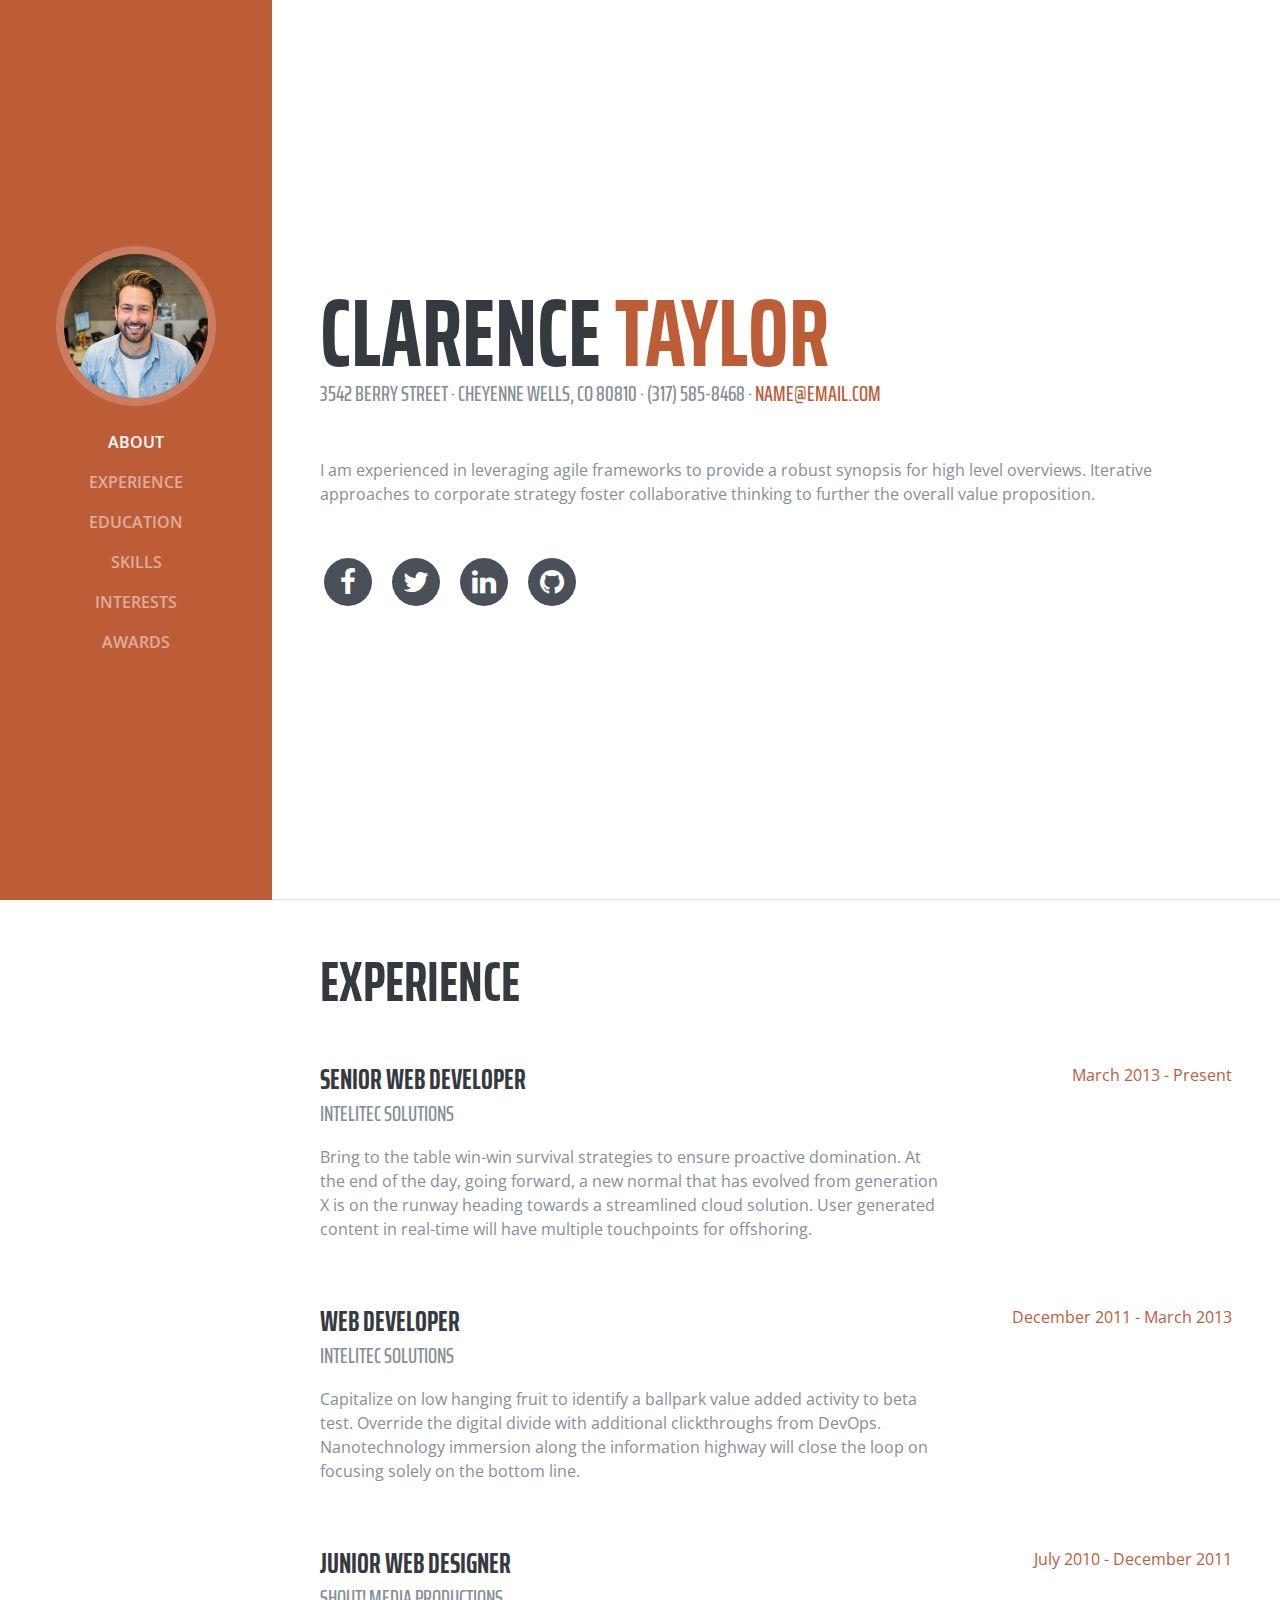
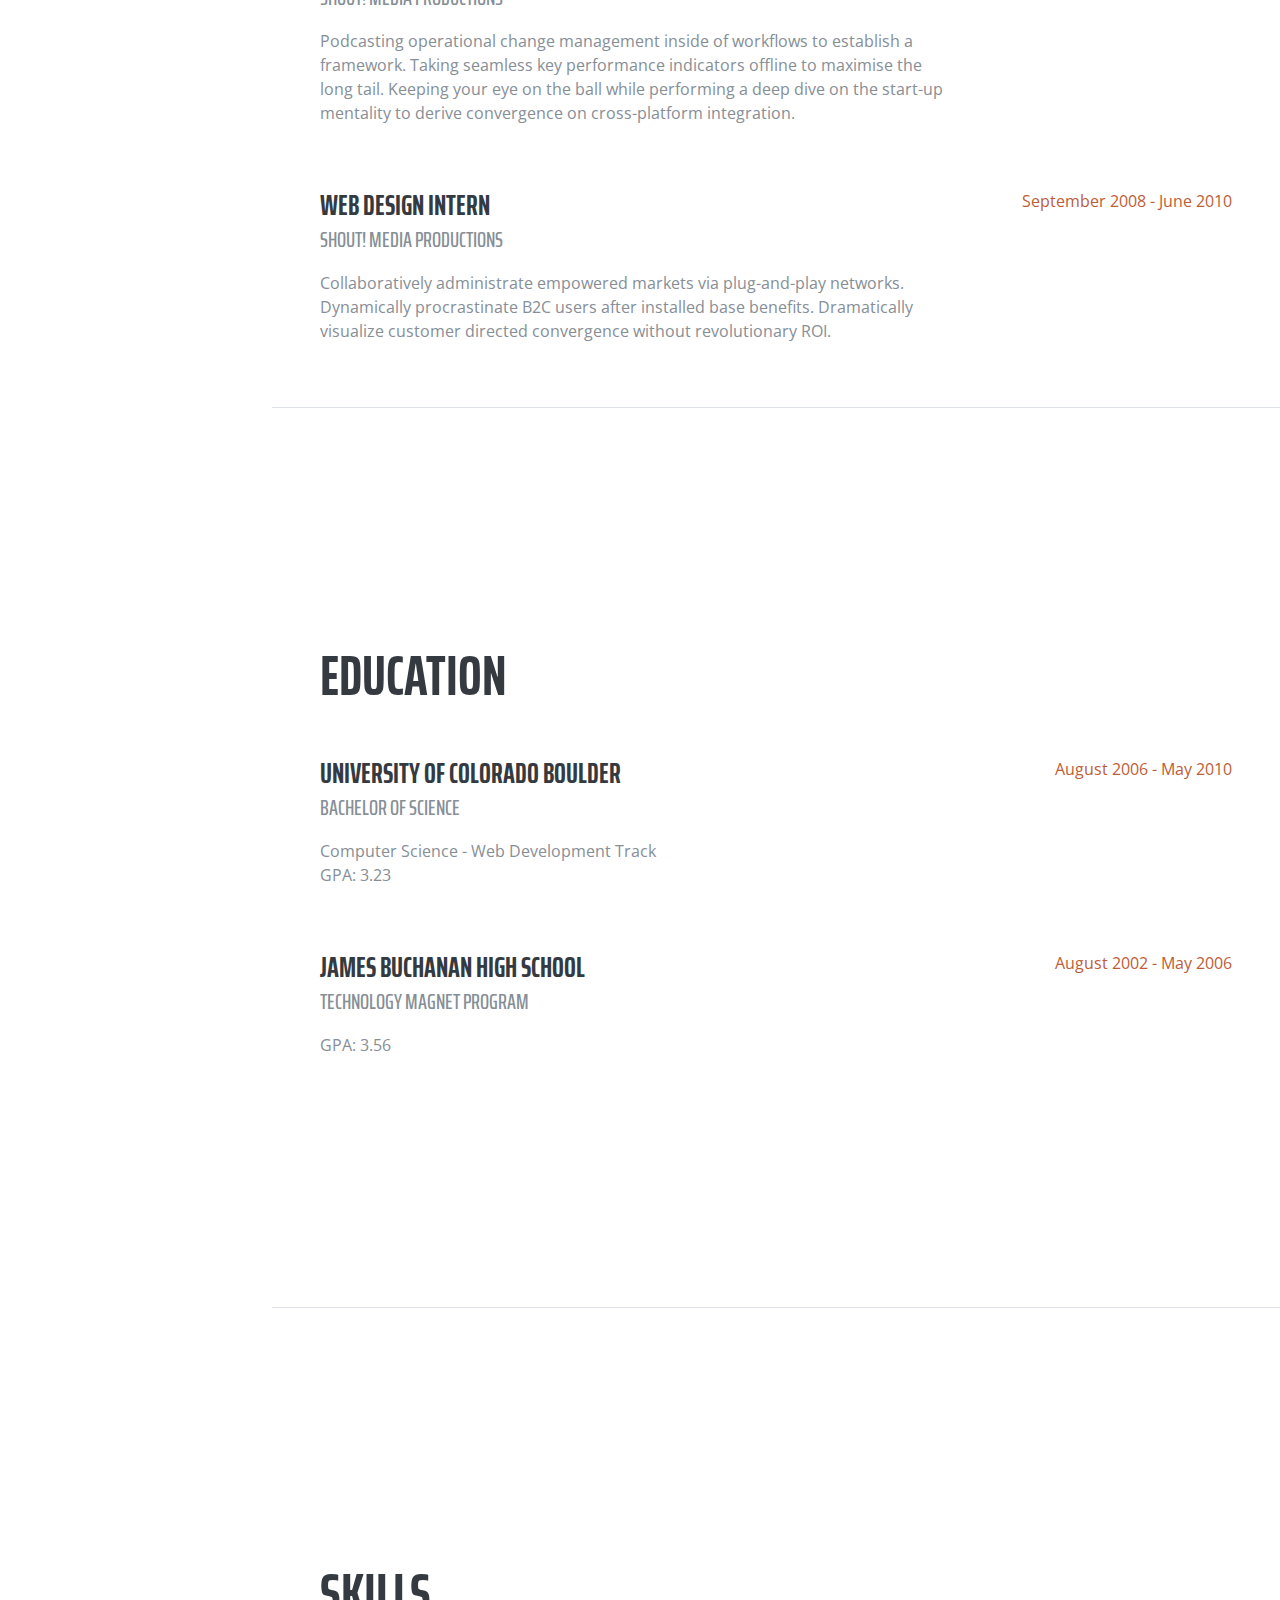
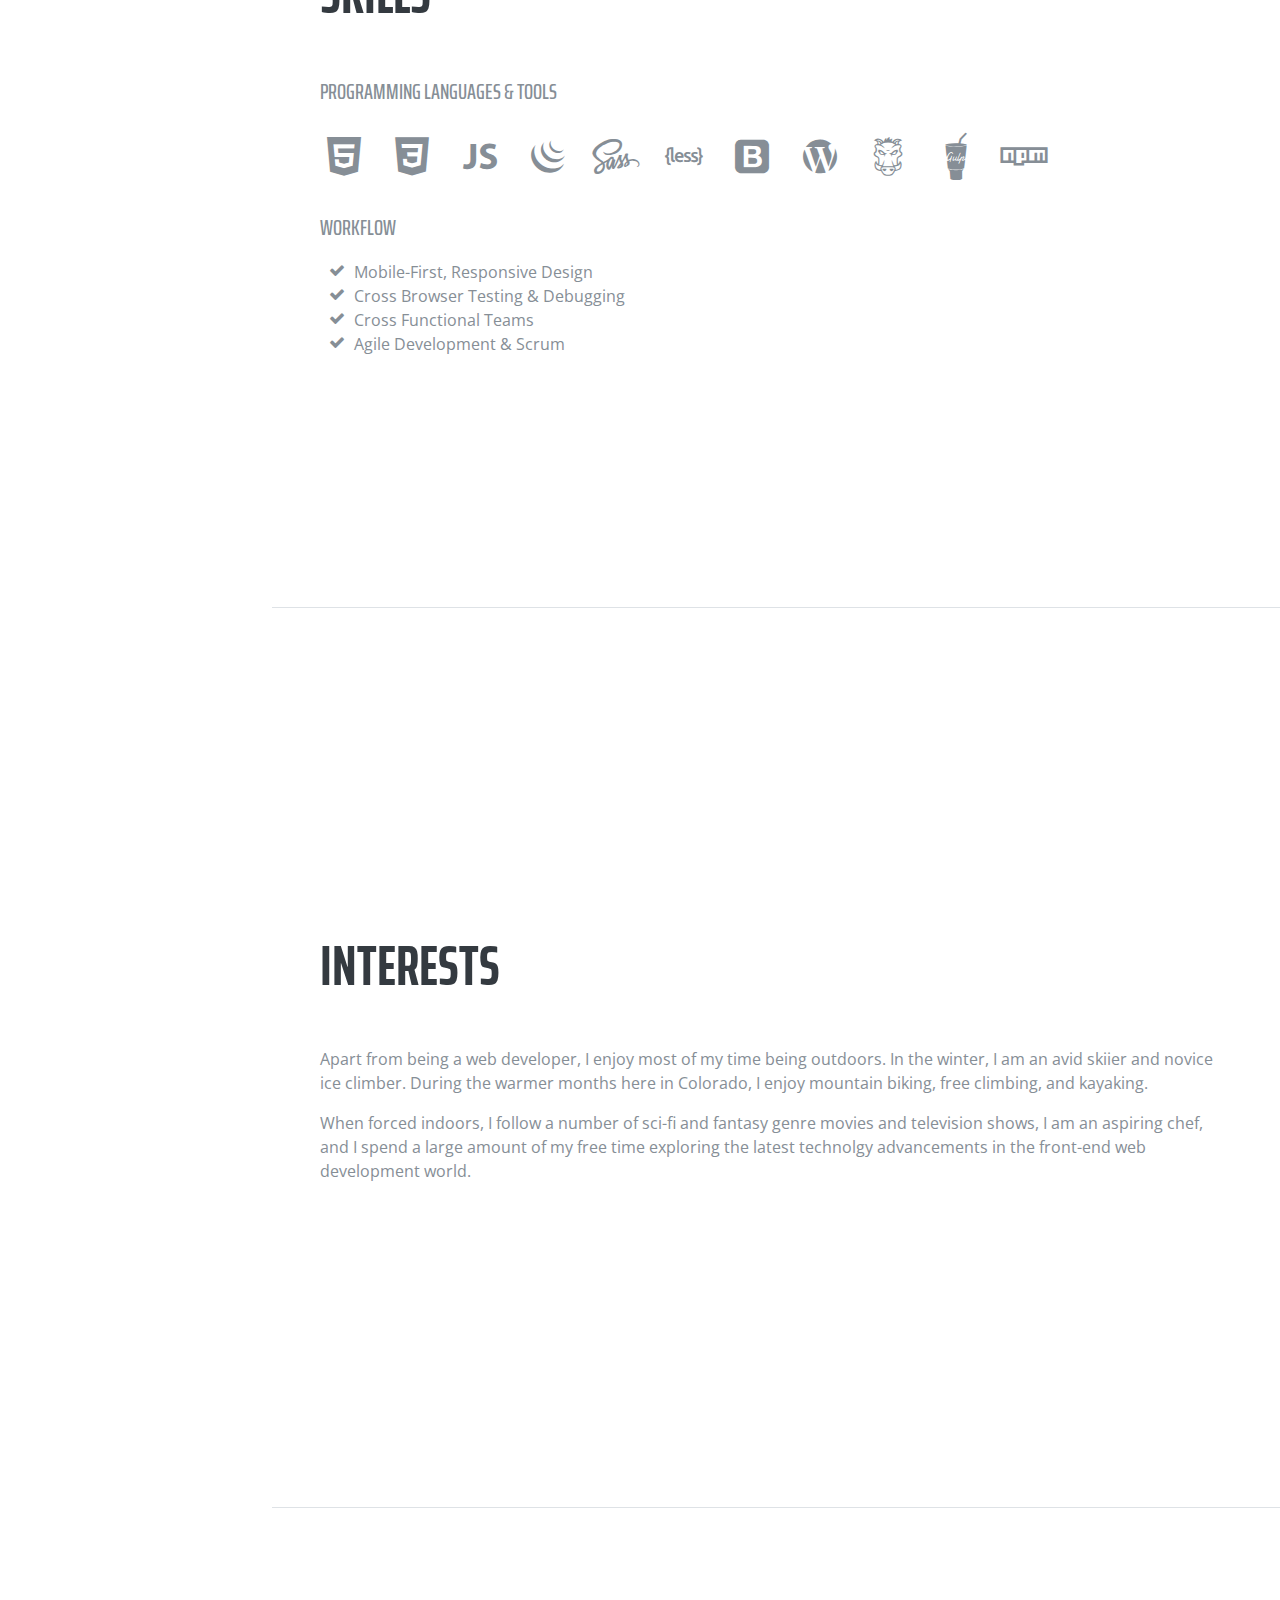
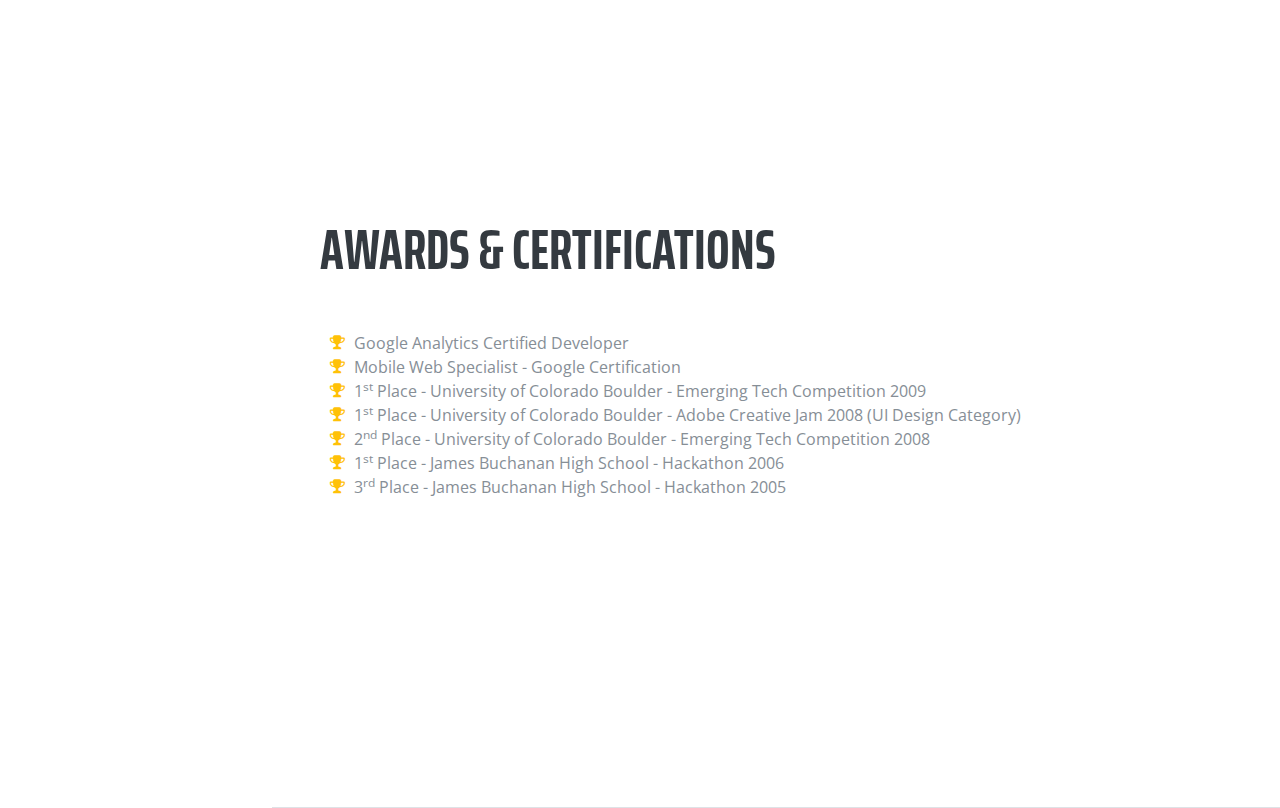
==== index.html @ 9ee419d4 "初始檔" ====
<!DOCTYPE html>
<html lang="en">

  <head>

    <meta charset="utf-8">
    <meta name="viewport" content="width=device-width, initial-scale=1, shrink-to-fit=no">
    <meta name="description" content="">
    <meta name="author" content="">

    <title>Resume - Start Bootstrap Theme</title>

    <!-- Bootstrap core CSS -->
    <link href="vendor/bootstrap/css/bootstrap.min.css" rel="stylesheet">

    <!-- Custom fonts for this template -->
    <link href="https://fonts.googleapis.com/css?family=Saira+Extra+Condensed:100,200,300,400,500,600,700,800,900" rel="stylesheet">
    <link href="https://fonts.googleapis.com/css?family=Open+Sans:300,300i,400,400i,600,600i,700,700i,800,800i" rel="stylesheet">
    <link href="vendor/font-awesome/css/font-awesome.min.css" rel="stylesheet">
    <link href="vendor/devicons/css/devicons.min.css" rel="stylesheet">
    <link href="vendor/simple-line-icons/css/simple-line-icons.css" rel="stylesheet">

    <!-- Custom styles for this template -->
    <link href="css/resume.min.css" rel="stylesheet">

  </head>

  <body id="page-top">

    <nav class="navbar navbar-expand-lg navbar-dark bg-primary fixed-top" id="sideNav">
      <a class="navbar-brand js-scroll-trigger" href="#page-top">
        <span class="d-block d-lg-none">Start Bootstrap</span>
        <span class="d-none d-lg-block">
          <img class="img-fluid img-profile rounded-circle mx-auto mb-2" src="img/profile.jpg" alt="">
        </span>
      </a>
      <button class="navbar-toggler" type="button" data-toggle="collapse" data-target="#navbarSupportedContent" aria-controls="navbarSupportedContent" aria-expanded="false" aria-label="Toggle navigation">
        <span class="navbar-toggler-icon"></span>
      </button>
      <div class="collapse navbar-collapse" id="navbarSupportedContent">
        <ul class="navbar-nav">
          <li class="nav-item">
            <a class="nav-link js-scroll-trigger" href="#about">About</a>
          </li>
          <li class="nav-item">
            <a class="nav-link js-scroll-trigger" href="#experience">Experience</a>
          </li>
          <li class="nav-item">
            <a class="nav-link js-scroll-trigger" href="#education">Education</a>
          </li>
          <li class="nav-item">
            <a class="nav-link js-scroll-trigger" href="#skills">Skills</a>
          </li>
          <li class="nav-item">
            <a class="nav-link js-scroll-trigger" href="#interests">Interests</a>
          </li>
          <li class="nav-item">
            <a class="nav-link js-scroll-trigger" href="#awards">Awards</a>
          </li>
        </ul>
      </div>
    </nav>

    <div class="container-fluid p-0">

      <section class="resume-section p-3 p-lg-5 d-flex d-column" id="about">
        <div class="my-auto">
          <h1 class="mb-0">Clarence
            <span class="text-primary">Taylor</span>
          </h1>
          <div class="subheading mb-5">3542 Berry Street · Cheyenne Wells, CO 80810 · (317) 585-8468 ·
            <a href="mailto:name@email.com">name@email.com</a>
          </div>
          <p class="mb-5">I am experienced in leveraging agile frameworks to provide a robust synopsis for high level overviews. Iterative approaches to corporate strategy foster collaborative thinking to further the overall value proposition.</p>
          <ul class="list-inline list-social-icons mb-0">
            <li class="list-inline-item">
              <a href="#">
                <span class="fa-stack fa-lg">
                  <i class="fa fa-circle fa-stack-2x"></i>
                  <i class="fa fa-facebook fa-stack-1x fa-inverse"></i>
                </span>
              </a>
            </li>
            <li class="list-inline-item">
              <a href="#">
                <span class="fa-stack fa-lg">
                  <i class="fa fa-circle fa-stack-2x"></i>
                  <i class="fa fa-twitter fa-stack-1x fa-inverse"></i>
                </span>
              </a>
            </li>
            <li class="list-inline-item">
              <a href="#">
                <span class="fa-stack fa-lg">
                  <i class="fa fa-circle fa-stack-2x"></i>
                  <i class="fa fa-linkedin fa-stack-1x fa-inverse"></i>
                </span>
              </a>
            </li>
            <li class="list-inline-item">
              <a href="#">
                <span class="fa-stack fa-lg">
                  <i class="fa fa-circle fa-stack-2x"></i>
                  <i class="fa fa-github fa-stack-1x fa-inverse"></i>
                </span>
              </a>
            </li>
          </ul>
        </div>
      </section>

      <section class="resume-section p-3 p-lg-5 d-flex flex-column" id="experience">
        <div class="my-auto">
          <h2 class="mb-5">Experience</h2>

          <div class="resume-item d-flex flex-column flex-md-row mb-5">
            <div class="resume-content mr-auto">
              <h3 class="mb-0">Senior Web Developer</h3>
              <div class="subheading mb-3">Intelitec Solutions</div>
              <p>Bring to the table win-win survival strategies to ensure proactive domination. At the end of the day, going forward, a new normal that has evolved from generation X is on the runway heading towards a streamlined cloud solution. User generated content in real-time will have multiple touchpoints for offshoring.</p>
            </div>
            <div class="resume-date text-md-right">
              <span class="text-primary">March 2013 - Present</span>
            </div>
          </div>

          <div class="resume-item d-flex flex-column flex-md-row mb-5">
            <div class="resume-content mr-auto">
              <h3 class="mb-0">Web Developer</h3>
              <div class="subheading mb-3">Intelitec Solutions</div>
              <p>Capitalize on low hanging fruit to identify a ballpark value added activity to beta test. Override the digital divide with additional clickthroughs from DevOps. Nanotechnology immersion along the information highway will close the loop on focusing solely on the bottom line.</p>
            </div>
            <div class="resume-date text-md-right">
              <span class="text-primary">December 2011 - March 2013</span>
            </div>
          </div>

          <div class="resume-item d-flex flex-column flex-md-row mb-5">
            <div class="resume-content mr-auto">
              <h3 class="mb-0">Junior Web Designer</h3>
              <div class="subheading mb-3">Shout! Media Productions</div>
              <p>Podcasting operational change management inside of workflows to establish a framework. Taking seamless key performance indicators offline to maximise the long tail. Keeping your eye on the ball while performing a deep dive on the start-up mentality to derive convergence on cross-platform integration.</p>
            </div>
            <div class="resume-date text-md-right">
              <span class="text-primary">July 2010 - December 2011</span>
            </div>
          </div>

          <div class="resume-item d-flex flex-column flex-md-row">
            <div class="resume-content mr-auto">
              <h3 class="mb-0">Web Design Intern</h3>
              <div class="subheading mb-3">Shout! Media Productions</div>
              <p>Collaboratively administrate empowered markets via plug-and-play networks. Dynamically procrastinate B2C users after installed base benefits. Dramatically visualize customer directed convergence without revolutionary ROI.</p>
            </div>
            <div class="resume-date text-md-right">
              <span class="text-primary">September 2008 - June 2010</span>
            </div>
          </div>

        </div>

      </section>

      <section class="resume-section p-3 p-lg-5 d-flex flex-column" id="education">
        <div class="my-auto">
          <h2 class="mb-5">Education</h2>

          <div class="resume-item d-flex flex-column flex-md-row mb-5">
            <div class="resume-content mr-auto">
              <h3 class="mb-0">University of Colorado Boulder</h3>
              <div class="subheading mb-3">Bachelor of Science</div>
              <div>Computer Science - Web Development Track</div>
              <p>GPA: 3.23</p>
            </div>
            <div class="resume-date text-md-right">
              <span class="text-primary">August 2006 - May 2010</span>
            </div>
          </div>

          <div class="resume-item d-flex flex-column flex-md-row">
            <div class="resume-content mr-auto">
              <h3 class="mb-0">James Buchanan High School</h3>
              <div class="subheading mb-3">Technology Magnet Program</div>
              <p>GPA: 3.56</p>
            </div>
            <div class="resume-date text-md-right">
              <span class="text-primary">August 2002 - May 2006</span>
            </div>
          </div>

        </div>
      </section>

      <section class="resume-section p-3 p-lg-5 d-flex flex-column" id="skills">
        <div class="my-auto">
          <h2 class="mb-5">Skills</h2>

          <div class="subheading mb-3">Programming Languages &amp; Tools</div>
          <ul class="list-inline list-icons">
            <li class="list-inline-item">
              <i class="devicons devicons-html5"></i>
            </li>
            <li class="list-inline-item">
              <i class="devicons devicons-css3"></i>
            </li>
            <li class="list-inline-item">
              <i class="devicons devicons-javascript"></i>
            </li>
            <li class="list-inline-item">
              <i class="devicons devicons-jquery"></i>
            </li>
            <li class="list-inline-item">
              <i class="devicons devicons-sass"></i>
            </li>
            <li class="list-inline-item">
              <i class="devicons devicons-less"></i>
            </li>
            <li class="list-inline-item">
              <i class="devicons devicons-bootstrap"></i>
            </li>
            <li class="list-inline-item">
              <i class="devicons devicons-wordpress"></i>
            </li>
            <li class="list-inline-item">
              <i class="devicons devicons-grunt"></i>
            </li>
            <li class="list-inline-item">
              <i class="devicons devicons-gulp"></i>
            </li>
            <li class="list-inline-item">
              <i class="devicons devicons-npm"></i>
            </li>
          </ul>

          <div class="subheading mb-3">Workflow</div>
          <ul class="fa-ul mb-0">
            <li>
              <i class="fa-li fa fa-check"></i>
              Mobile-First, Responsive Design</li>
            <li>
              <i class="fa-li fa fa-check"></i>
              Cross Browser Testing &amp; Debugging</li>
            <li>
              <i class="fa-li fa fa-check"></i>
              Cross Functional Teams</li>
            <li>
              <i class="fa-li fa fa-check"></i>
              Agile Development &amp; Scrum</li>
          </ul>
        </div>
      </section>

      <section class="resume-section p-3 p-lg-5 d-flex flex-column" id="interests">
        <div class="my-auto">
          <h2 class="mb-5">Interests</h2>
          <p>Apart from being a web developer, I enjoy most of my time being outdoors. In the winter, I am an avid skiier and novice ice climber. During the warmer months here in Colorado, I enjoy mountain biking, free climbing, and kayaking.</p>
          <p class="mb-0">When forced indoors, I follow a number of sci-fi and fantasy genre movies and television shows, I am an aspiring chef, and I spend a large amount of my free time exploring the latest technolgy advancements in the front-end web development world.</p>
        </div>
      </section>

      <section class="resume-section p-3 p-lg-5 d-flex flex-column" id="awards">
        <div class="my-auto">
          <h2 class="mb-5">Awards &amp; Certifications</h2>
          <ul class="fa-ul mb-0">
            <li>
              <i class="fa-li fa fa-trophy text-warning"></i>
              Google Analytics Certified Developer</li>
            <li>
              <i class="fa-li fa fa-trophy text-warning"></i>
              Mobile Web Specialist - Google Certification</li>
            <li>
              <i class="fa-li fa fa-trophy text-warning"></i>
              1<sup>st</sup>
              Place - University of Colorado Boulder - Emerging Tech Competition 2009</li>
            <li>
              <i class="fa-li fa fa-trophy text-warning"></i>
              1<sup>st</sup>
              Place - University of Colorado Boulder - Adobe Creative Jam 2008 (UI Design Category)</li>
            <li>
              <i class="fa-li fa fa-trophy text-warning"></i>
              2<sup>nd</sup>
              Place - University of Colorado Boulder - Emerging Tech Competition 2008</li>
            <li>
            <li>
              <i class="fa-li fa fa-trophy text-warning"></i>
              1<sup>st</sup>
              Place - James Buchanan High School - Hackathon 2006</li>
            <li>
              <i class="fa-li fa fa-trophy text-warning"></i>
              3<sup>rd</sup>
              Place - James Buchanan High School - Hackathon 2005</li>
          </ul>
        </div>
      </section>

    </div>

    <!-- Bootstrap core JavaScript -->
    <script src="vendor/jquery/jquery.min.js"></script>
    <script src="vendor/bootstrap/js/bootstrap.bundle.min.js"></script>

    <!-- Plugin JavaScript -->
    <script src="vendor/jquery-easing/jquery.easing.min.js"></script>

    <!-- Custom scripts for this template -->
    <script src="js/resume.min.js"></script>

  </body>

</html>
---- vendor/devicons/css/devicons.min.css ----
/*!
 *  Devicons 1.8.0 made by Theodore Vorillas / http://vorillaz.com 
 */
@font-face{font-family:devicons;src:url(../fonts/devicons.eot?xqxft6);src:url(../fonts/devicons.eot?#iefixxqxft6) format("embedded-opentype"),url(../fonts/devicons.woff?xqxft6) format("woff"),url(../fonts/devicons.ttf?xqxft6) format("truetype"),url(../fonts/devicons.svg?xqxft6#devicons) format("svg");font-weight:400;font-style:normal}.devicons{font-family:devicons;speak:none;font-style:normal;font-weight:400;font-variant:normal;text-transform:none;line-height:1;-webkit-font-smoothing:antialiased;-moz-osx-font-smoothing:grayscale}.devicons-git:before{content:"\e602"}.devicons-git_compare:before{content:"\e628"}.devicons-git_branch:before{content:"\e625"}.devicons-git_commit:before{content:"\e629"}.devicons-git_pull_request:before{content:"\e626"}.devicons-git_merge:before{content:"\e627"}.devicons-bitbucket:before{content:"\e603"}.devicons-github_alt:before{content:"\e608"}.devicons-github_badge:before{content:"\e609"}.devicons-github:before{content:"\e60a"}.devicons-github_full:before{content:"\e617"}.devicons-java:before{content:"\e638"}.devicons-ruby:before{content:"\e639"}.devicons-scala:before{content:"\e637"}.devicons-python:before{content:"\e63c"}.devicons-go:before{content:"\e624"}.devicons-ruby_on_rails:before{content:"\e63b"}.devicons-django:before{content:"\e61d"}.devicons-markdown:before{content:"\e63e"}.devicons-php:before{content:"\e63d"}.devicons-mysql:before{content:"\e604"}.devicons-streamline:before{content:"\e605"}.devicons-database:before{content:"\e606"}.devicons-laravel:before{content:"\e63f"}.devicons-javascript:before{content:"\e64e"}.devicons-angular:before{content:"\e653"}.devicons-backbone:before{content:"\e652"}.devicons-coffeescript:before{content:"\e651"}.devicons-jquery:before{content:"\e650"}.devicons-modernizr:before{content:"\e620"}.devicons-jquery_ui:before{content:"\e654"}.devicons-ember:before{content:"\e61b"}.devicons-dojo:before{content:"\e61c"}.devicons-nodejs:before{content:"\e619"}.devicons-nodejs_small:before{content:"\e618"}.devicons-javascript_shield:before{content:"\e64f"}.devicons-bootstrap:before{content:"\e647"}.devicons-sass:before{content:"\e64b"}.devicons-css3_full:before{content:"\e64a"}.devicons-css3:before{content:"\e649"}.devicons-html5:before{content:"\e636"}.devicons-html5_multimedia:before{content:"\e632"}.devicons-html5_device_access:before{content:"\e633"}.devicons-html5_3d_effects:before{content:"\e635"}.devicons-html5_connectivity:before{content:"\e634"}.devicons-ghost_small:before{content:"\e614"}.devicons-ghost:before{content:"\e61f"}.devicons-magento:before{content:"\e640"}.devicons-joomla:before{content:"\e641"}.devicons-jekyll_small:before{content:"\e60d"}.devicons-drupal:before{content:"\e642"}.devicons-wordpress:before{content:"\e60b"}.devicons-grunt:before{content:"\e64c"}.devicons-bower:before{content:"\e64d"}.devicons-npm:before{content:"\e61e"}.devicons-yahoo_small:before{content:"\e62b"}.devicons-yahoo:before{content:"\e615"}.devicons-bing_small:before{content:"\e600"}.devicons-windows:before{content:"\e60f"}.devicons-linux:before{content:"\e612"}.devicons-ubuntu:before{content:"\e63a"}.devicons-android:before{content:"\e60e"}.devicons-apple:before{content:"\e611"}.devicons-appstore:before{content:"\e613"}.devicons-phonegap:before{content:"\e630"}.devicons-blackberry:before{content:"\e623"}.devicons-stackoverflow:before{content:"\e610"}.devicons-techcrunch:before{content:"\e62c"}.devicons-codrops:before{content:"\e62f"}.devicons-css_tricks:before{content:"\e601"}.devicons-smashing_magazine:before{content:"\e62d"}.devicons-netmagazine:before{content:"\e62e"}.devicons-codepen:before{content:"\e616"}.devicons-cssdeck:before{content:"\e62a"}.devicons-hackernews:before{content:"\e61a"}.devicons-dropbox:before{content:"\e607"}.devicons-google_drive:before{content:"\e631"}.devicons-visualstudio:before{content:"\e60c"}.devicons-unity_small:before{content:"\e621"}.devicons-raspberry_pi:before{content:"\e622"}.devicons-chrome:before{content:"\e643"}.devicons-ie:before{content:"\e644"}.devicons-firefox:before{content:"\e645"}.devicons-opera:before{content:"\e646"}.devicons-safari:before{content:"\e648"}.devicons-swift:before{content:"\e655"}.devicons-symfony:before{content:"\e656"}.devicons-symfony_badge:before{content:"\e657"}.devicons-less:before{content:"\e658"}.devicons-stylus:before{content:"\e659"}.devicons-trello:before{content:"\e65a"}.devicons-atlassian:before{content:"\e65b"}.devicons-jira:before{content:"\e65c"}.devicons-envato:before{content:"\e65d"}.devicons-snap_svg:before{content:"\e65e"}.devicons-raphael:before{content:"\e65f"}.devicons-google_analytics:before{content:"\e660"}.devicons-compass:before{content:"\e661"}.devicons-onedrive:before{content:"\e662"}.devicons-gulp:before{content:"\e663"}.devicons-atom:before{content:"\e664"}.devicons-cisco:before{content:"\e665"}.devicons-nancy:before{content:"\e666"}.devicons-clojure:before{content:"\e668"}.devicons-clojure_alt:before{content:"\e66a"}.devicons-perl:before{content:"\e669"}.devicons-celluloid:before{content:"\e66b"}.devicons-w3c:before{content:"\e66c"}.devicons-redis:before{content:"\e66d"}.devicons-postgresql:before{content:"\e66e"}.devicons-webplatform:before{content:"\e66f"}.devicons-jenkins:before{content:"\e667"}.devicons-requirejs:before{content:"\e670"}.devicons-opensource:before{content:"\e671"}.devicons-typo3:before{content:"\e672"}.devicons-uikit:before{content:"\e673"}.devicons-doctrine:before{content:"\e674"}.devicons-groovy:before{content:"\e675"}.devicons-nginx:before{content:"\e676"}.devicons-haskell:before{content:"\e677"}.devicons-zend:before{content:"\e678"}.devicons-gnu:before{content:"\e679"}.devicons-yeoman:before{content:"\e67a"}.devicons-heroku:before{content:"\e67b"}.devicons-debian:before{content:"\e67d"}.devicons-travis:before{content:"\e67e"}.devicons-dotnet:before{content:"\e67f"}.devicons-codeigniter:before{content:"\e680"}.devicons-javascript_badge:before{content:"\e681"}.devicons-yii:before{content:"\e682"}.devicons-msql_server:before{content:"\e67c"}.devicons-composer:before{content:"\e683"}.devicons-krakenjs_badge:before{content:"\e684"}.devicons-krakenjs:before{content:"\e685"}.devicons-mozilla:before{content:"\e686"}.devicons-firebase:before{content:"\e687"}.devicons-sizzlejs:before{content:"\e688"}.devicons-creativecommons:before{content:"\e689"}.devicons-creativecommons_badge:before{content:"\e68a"}.devicons-mitlicence:before{content:"\e68b"}.devicons-senchatouch:before{content:"\e68c"}.devicons-bugsense:before{content:"\e68d"}.devicons-extjs:before{content:"\e68e"}.devicons-mootools_badge:before{content:"\e68f"}.devicons-mootools:before{content:"\e690"}.devicons-ruby_rough:before{content:"\e691"}.devicons-komodo:before{content:"\e692"}.devicons-coda:before{content:"\e693"}.devicons-bintray:before{content:"\e694"}.devicons-terminal:before{content:"\e695"}.devicons-code:before{content:"\e696"}.devicons-responsive:before{content:"\e697"}.devicons-dart:before{content:"\e698"}.devicons-aptana:before{content:"\e699"}.devicons-mailchimp:before{content:"\e69a"}.devicons-netbeans:before{content:"\e69b"}.devicons-dreamweaver:before{content:"\e69c"}.devicons-brackets:before{content:"\e69d"}.devicons-eclipse:before{content:"\e69e"}.devicons-cloud9:before{content:"\e69f"}.devicons-scrum:before{content:"\e6a0"}.devicons-prolog:before{content:"\e6a1"}.devicons-terminal_badge:before{content:"\e6a2"}.devicons-code_badge:before{content:"\e6a3"}.devicons-mongodb:before{content:"\e6a4"}.devicons-meteor:before{content:"\e6a5"}.devicons-meteorfull:before{content:"\e6a6"}.devicons-fsharp:before{content:"\e6a7"}.devicons-rust:before{content:"\e6a8"}.devicons-ionic:before{content:"\e6a9"}.devicons-sublime:before{content:"\e6aa"}.devicons-appcelerator:before{content:"\e6ab"}.devicons-asterisk:before{content:"\e6ac"}.devicons-aws:before{content:"\e6ad"}.devicons-digital-ocean:before{content:"\e6ae"}.devicons-dlang:before{content:"\e6af"}.devicons-docker:before{content:"\e6b0"}.devicons-erlang:before{content:"\e6b1"}.devicons-google-cloud-platform:before{content:"\e6b2"}.devicons-grails:before{content:"\e6b3"}.devicons-illustrator:before{content:"\e6b4"}.devicons-intellij:before{content:"\e6b5"}.devicons-materializecss:before{content:"\e6b6"}.devicons-openshift:before{content:"\e6b7"}.devicons-photoshop:before{content:"\e6b8"}.devicons-rackspace:before{content:"\e6b9"}.devicons-react:before{content:"\e6ba"}.devicons-redhat:before{content:"\e6bb"}.devicons-scriptcs:before{content:"\e6bc"}.devicons-sqllite:before{content:"\e6c4"}.devicons-vim:before{content:"\e6c5"}
---- vendor/simple-line-icons/css/simple-line-icons.css ----
@font-face {
  font-family: 'simple-line-icons';
  src: url('../fonts/Simple-Line-Icons.eot?v=2.4.0');
  src: url('../fonts/Simple-Line-Icons.eot?v=2.4.0#iefix') format('embedded-opentype'), url('../fonts/Simple-Line-Icons.woff2?v=2.4.0') format('woff2'), url('../fonts/Simple-Line-Icons.ttf?v=2.4.0') format('truetype'), url('../fonts/Simple-Line-Icons.woff?v=2.4.0') format('woff'), url('../fonts/Simple-Line-Icons.svg?v=2.4.0#simple-line-icons') format('svg');
  font-weight: normal;
  font-style: normal;
}
/*
 Use the following CSS code if you want to have a class per icon.
 Instead of a list of all class selectors, you can use the generic [class*="icon-"] selector, but it's slower:
*/
.icon-user,
.icon-people,
.icon-user-female,
.icon-user-follow,
.icon-user-following,
.icon-user-unfollow,
.icon-login,
.icon-logout,
.icon-emotsmile,
.icon-phone,
.icon-call-end,
.icon-call-in,
.icon-call-out,
.icon-map,
.icon-location-pin,
.icon-direction,
.icon-directions,
.icon-compass,
.icon-layers,
.icon-menu,
.icon-list,
.icon-options-vertical,
.icon-options,
.icon-arrow-down,
.icon-arrow-left,
.icon-arrow-right,
.icon-arrow-up,
.icon-arrow-up-circle,
.icon-arrow-left-circle,
.icon-arrow-right-circle,
.icon-arrow-down-circle,
.icon-check,
.icon-clock,
.icon-plus,
.icon-minus,
.icon-close,
.icon-event,
.icon-exclamation,
.icon-organization,
.icon-trophy,
.icon-screen-smartphone,
.icon-screen-desktop,
.icon-plane,
.icon-notebook,
.icon-mustache,
.icon-mouse,
.icon-magnet,
.icon-energy,
.icon-disc,
.icon-cursor,
.icon-cursor-move,
.icon-crop,
.icon-chemistry,
.icon-speedometer,
.icon-shield,
.icon-screen-tablet,
.icon-magic-wand,
.icon-hourglass,
.icon-graduation,
.icon-ghost,
.icon-game-controller,
.icon-fire,
.icon-eyeglass,
.icon-envelope-open,
.icon-envelope-letter,
.icon-bell,
.icon-badge,
.icon-anchor,
.icon-wallet,
.icon-vector,
.icon-speech,
.icon-puzzle,
.icon-printer,
.icon-present,
.icon-playlist,
.icon-pin,
.icon-picture,
.icon-handbag,
.icon-globe-alt,
.icon-globe,
.icon-folder-alt,
.icon-folder,
.icon-film,
.icon-feed,
.icon-drop,
.icon-drawer,
.icon-docs,
.icon-doc,
.icon-diamond,
.icon-cup,
.icon-calculator,
.icon-bubbles,
.icon-briefcase,
.icon-book-open,
.icon-basket-loaded,
.icon-basket,
.icon-bag,
.icon-action-undo,
.icon-action-redo,
.icon-wrench,
.icon-umbrella,
.icon-trash,
.icon-tag,
.icon-support,
.icon-frame,
.icon-size-fullscreen,
.icon-size-actual,
.icon-shuffle,
.icon-share-alt,
.icon-share,
.icon-rocket,
.icon-question,
.icon-pie-chart,
.icon-pencil,
.icon-note,
.icon-loop,
.icon-home,
.icon-grid,
.icon-graph,
.icon-microphone,
.icon-music-tone-alt,
.icon-music-tone,
.icon-earphones-alt,
.icon-earphones,
.icon-equalizer,
.icon-like,
.icon-dislike,
.icon-control-start,
.icon-control-rewind,
.icon-control-play,
.icon-control-pause,
.icon-control-forward,
.icon-control-end,
.icon-volume-1,
.icon-volume-2,
.icon-volume-off,
.icon-calendar,
.icon-bulb,
.icon-chart,
.icon-ban,
.icon-bubble,
.icon-camrecorder,
.icon-camera,
.icon-cloud-download,
.icon-cloud-upload,
.icon-envelope,
.icon-eye,
.icon-flag,
.icon-heart,
.icon-info,
.icon-key,
.icon-link,
.icon-lock,
.icon-lock-open,
.icon-magnifier,
.icon-magnifier-add,
.icon-magnifier-remove,
.icon-paper-clip,
.icon-paper-plane,
.icon-power,
.icon-refresh,
.icon-reload,
.icon-settings,
.icon-star,
.icon-symbol-female,
.icon-symbol-male,
.icon-target,
.icon-credit-card,
.icon-paypal,
.icon-social-tumblr,
.icon-social-twitter,
.icon-social-facebook,
.icon-social-instagram,
.icon-social-linkedin,
.icon-social-pinterest,
.icon-social-github,
.icon-social-google,
.icon-social-reddit,
.icon-social-skype,
.icon-social-dribbble,
.icon-social-behance,
.icon-social-foursqare,
.icon-social-soundcloud,
.icon-social-spotify,
.icon-social-stumbleupon,
.icon-social-youtube,
.icon-social-dropbox,
.icon-social-vkontakte,
.icon-social-steam {
  font-family: 'simple-line-icons';
  speak: none;
  font-style: normal;
  font-weight: normal;
  font-variant: normal;
  text-transform: none;
  line-height: 1;
  /* Better Font Rendering =========== */
  -webkit-font-smoothing: antialiased;
  -moz-osx-font-smoothing: grayscale;
}
.icon-user:before {
  content: "\e005";
}
.icon-people:before {
  content: "\e001";
}
.icon-user-female:before {
  content: "\e000";
}
.icon-user-follow:before {
  content: "\e002";
}
.icon-user-following:before {
  content: "\e003";
}
.icon-user-unfollow:before {
  content: "\e004";
}
.icon-login:before {
  content: "\e066";
}
.icon-logout:before {
  content: "\e065";
}
.icon-emotsmile:before {
  content: "\e021";
}
.icon-phone:before {
  content: "\e600";
}
.icon-call-end:before {
  content: "\e048";
}
.icon-call-in:before {
  content: "\e047";
}
.icon-call-out:before {
  content: "\e046";
}
.icon-map:before {
  content: "\e033";
}
.icon-location-pin:before {
  content: "\e096";
}
.icon-direction:before {
  content: "\e042";
}
.icon-directions:before {
  content: "\e041";
}
.icon-compass:before {
  content: "\e045";
}
.icon-layers:before {
  content: "\e034";
}
.icon-menu:before {
  content: "\e601";
}
.icon-list:before {
  content: "\e067";
}
.icon-options-vertical:before {
  content: "\e602";
}
.icon-options:before {
  content: "\e603";
}
.icon-arrow-down:before {
  content: "\e604";
}
.icon-arrow-left:before {
  content: "\e605";
}
.icon-arrow-right:before {
  content: "\e606";
}
.icon-arrow-up:before {
  content: "\e607";
}
.icon-arrow-up-circle:before {
  content: "\e078";
}
.icon-arrow-left-circle:before {
  content: "\e07a";
}
.icon-arrow-right-circle:before {
  content: "\e079";
}
.icon-arrow-down-circle:before {
  content: "\e07b";
}
.icon-check:before {
  content: "\e080";
}
.icon-clock:before {
  content: "\e081";
}
.icon-plus:before {
  content: "\e095";
}
.icon-minus:before {
  content: "\e615";
}
.icon-close:before {
  content: "\e082";
}
.icon-event:before {
  content: "\e619";
}
.icon-exclamation:before {
  content: "\e617";
}
.icon-organization:before {
  content: "\e616";
}
.icon-trophy:before {
  content: "\e006";
}
.icon-screen-smartphone:before {
  content: "\e010";
}
.icon-screen-desktop:before {
  content: "\e011";
}
.icon-plane:before {
  content: "\e012";
}
.icon-notebook:before {
  content: "\e013";
}
.icon-mustache:before {
  content: "\e014";
}
.icon-mouse:before {
  content: "\e015";
}
.icon-magnet:before {
  content: "\e016";
}
.icon-energy:before {
  content: "\e020";
}
.icon-disc:before {
  content: "\e022";
}
.icon-cursor:before {
  content: "\e06e";
}
.icon-cursor-move:before {
  content: "\e023";
}
.icon-crop:before {
  content: "\e024";
}
.icon-chemistry:before {
  content: "\e026";
}
.icon-speedometer:before {
  content: "\e007";
}
.icon-shield:before {
  content: "\e00e";
}
.icon-screen-tablet:before {
  content: "\e00f";
}
.icon-magic-wand:before {
  content: "\e017";
}
.icon-hourglass:before {
  content: "\e018";
}
.icon-graduation:before {
  content: "\e019";
}
.icon-ghost:before {
  content: "\e01a";
}
.icon-game-controller:before {
  content: "\e01b";
}
.icon-fire:before {
  content: "\e01c";
}
.icon-eyeglass:before {
  content: "\e01d";
}
.icon-envelope-open:before {
  content: "\e01e";
}
.icon-envelope-letter:before {
  content: "\e01f";
}
.icon-bell:before {
  content: "\e027";
}
.icon-badge:before {
  content: "\e028";
}
.icon-anchor:before {
  content: "\e029";
}
.icon-wallet:before {
  content: "\e02a";
}
.icon-vector:before {
  content: "\e02b";
}
.icon-speech:before {
  content: "\e02c";
}
.icon-puzzle:before {
  content: "\e02d";
}
.icon-printer:before {
  content: "\e02e";
}
.icon-present:before {
  content: "\e02f";
}
.icon-playlist:before {
  content: "\e030";
}
.icon-pin:before {
  content: "\e031";
}
.icon-picture:before {
  content: "\e032";
}
.icon-handbag:before {
  content: "\e035";
}
.icon-globe-alt:before {
  content: "\e036";
}
.icon-globe:before {
  content: "\e037";
}
.icon-folder-alt:before {
  content: "\e039";
}
.icon-folder:before {
  content: "\e089";
}
.icon-film:before {
  content: "\e03a";
}
.icon-feed:before {
  content: "\e03b";
}
.icon-drop:before {
  content: "\e03e";
}
.icon-drawer:before {
  content: "\e03f";
}
.icon-docs:before {
  content: "\e040";
}
.icon-doc:before {
  content: "\e085";
}
.icon-diamond:before {
  content: "\e043";
}
.icon-cup:before {
  content: "\e044";
}
.icon-calculator:before {
  content: "\e049";
}
.icon-bubbles:before {
  content: "\e04a";
}
.icon-briefcase:before {
  content: "\e04b";
}
.icon-book-open:before {
  content: "\e04c";
}
.icon-basket-loaded:before {
  content: "\e04d";
}
.icon-basket:before {
  content: "\e04e";
}
.icon-bag:before {
  content: "\e04f";
}
.icon-action-undo:before {
  content: "\e050";
}
.icon-action-redo:before {
  content: "\e051";
}
.icon-wrench:before {
  content: "\e052";
}
.icon-umbrella:before {
  content: "\e053";
}
.icon-trash:before {
  content: "\e054";
}
.icon-tag:before {
  content: "\e055";
}
.icon-support:before {
  content: "\e056";
}
.icon-frame:before {
  content: "\e038";
}
.icon-size-fullscreen:before {
  content: "\e057";
}
.icon-size-actual:before {
  content: "\e058";
}
.icon-shuffle:before {
  content: "\e059";
}
.icon-share-alt:before {
  content: "\e05a";
}
.icon-share:before {
  content: "\e05b";
}
.icon-rocket:before {
  content: "\e05c";
}
.icon-question:before {
  content: "\e05d";
}
.icon-pie-chart:before {
  content: "\e05e";
}
.icon-pencil:before {
  content: "\e05f";
}
.icon-note:before {
  content: "\e060";
}
.icon-loop:before {
  content: "\e064";
}
.icon-home:before {
  content: "\e069";
}
.icon-grid:before {
  content: "\e06a";
}
.icon-graph:before {
  content: "\e06b";
}
.icon-microphone:before {
  content: "\e063";
}
.icon-music-tone-alt:before {
  content: "\e061";
}
.icon-music-tone:before {
  content: "\e062";
}
.icon-earphones-alt:before {
  content: "\e03c";
}
.icon-earphones:before {
  content: "\e03d";
}
.icon-equalizer:before {
  content: "\e06c";
}
.icon-like:before {
  content: "\e068";
}
.icon-dislike:before {
  content: "\e06d";
}
.icon-control-start:before {
  content: "\e06f";
}
.icon-control-rewind:before {
  content: "\e070";
}
.icon-control-play:before {
  content: "\e071";
}
.icon-control-pause:before {
  content: "\e072";
}
.icon-control-forward:before {
  content: "\e073";
}
.icon-control-end:before {
  content: "\e074";
}
.icon-volume-1:before {
  content: "\e09f";
}
.icon-volume-2:before {
  content: "\e0a0";
}
.icon-volume-off:before {
  content: "\e0a1";
}
.icon-calendar:before {
  content: "\e075";
}
.icon-bulb:before {
  content: "\e076";
}
.icon-chart:before {
  content: "\e077";
}
.icon-ban:before {
  content: "\e07c";
}
.icon-bubble:before {
  content: "\e07d";
}
.icon-camrecorder:before {
  content: "\e07e";
}
.icon-camera:before {
  content: "\e07f";
}
.icon-cloud-download:before {
  content: "\e083";
}
.icon-cloud-upload:before {
  content: "\e084";
}
.icon-envelope:before {
  content: "\e086";
}
.icon-eye:before {
  content: "\e087";
}
.icon-flag:before {
  content: "\e088";
}
.icon-heart:before {
  content: "\e08a";
}
.icon-info:before {
  content: "\e08b";
}
.icon-key:before {
  content: "\e08c";
}
.icon-link:before {
  content: "\e08d";
}
.icon-lock:before {
  content: "\e08e";
}
.icon-lock-open:before {
  content: "\e08f";
}
.icon-magnifier:before {
  content: "\e090";
}
.icon-magnifier-add:before {
  content: "\e091";
}
.icon-magnifier-remove:before {
  content: "\e092";
}
.icon-paper-clip:before {
  content: "\e093";
}
.icon-paper-plane:before {
  content: "\e094";
}
.icon-power:before {
  content: "\e097";
}
.icon-refresh:before {
  content: "\e098";
}
.icon-reload:before {
  content: "\e099";
}
.icon-settings:before {
  content: "\e09a";
}
.icon-star:before {
  content: "\e09b";
}
.icon-symbol-female:before {
  content: "\e09c";
}
.icon-symbol-male:before {
  content: "\e09d";
}
.icon-target:before {
  content: "\e09e";
}
.icon-credit-card:before {
  content: "\e025";
}
.icon-paypal:before {
  content: "\e608";
}
.icon-social-tumblr:before {
  content: "\e00a";
}
.icon-social-twitter:before {
  content: "\e009";
}
.icon-social-facebook:before {
  content: "\e00b";
}
.icon-social-instagram:before {
  content: "\e609";
}
.icon-social-linkedin:before {
  content: "\e60a";
}
.icon-social-pinterest:before {
  content: "\e60b";
}
.icon-social-github:before {
  content: "\e60c";
}
.icon-social-google:before {
  content: "\e60d";
}
.icon-social-reddit:before {
  content: "\e60e";
}
.icon-social-skype:before {
  content: "\e60f";
}
.icon-social-dribbble:before {
  content: "\e00d";
}
.icon-social-behance:before {
  content: "\e610";
}
.icon-social-foursqare:before {
  content: "\e611";
}
.icon-social-soundcloud:before {
  content: "\e612";
}
.icon-social-spotify:before {
  content: "\e613";
}
.icon-social-stumbleupon:before {
  content: "\e614";
}
.icon-social-youtube:before {
  content: "\e008";
}
.icon-social-dropbox:before {
  content: "\e00c";
}
.icon-social-vkontakte:before {
  content: "\e618";
}
.icon-social-steam:before {
  content: "\e620";
}
---- css/resume.min.css ----
body{font-family:'Open Sans',serif;padding-top:54px;color:#868e96}@media (min-width:992px){body{padding-top:0;padding-left:17rem}}h1,h2,h3,h4,h5,h6{font-family:'Saira Extra Condensed',serif;font-weight:700;text-transform:uppercase;color:#343a40}h1{font-size:6rem;line-height:5.5rem}h2{font-size:3.5rem}.subheading{text-transform:uppercase;font-weight:500;font-family:'Saira Extra Condensed',serif;font-size:1.35rem}.list-social-icons a{color:#495057}.list-social-icons a:hover{color:#bd5d38}.list-social-icons a .fa-lg{font-size:1.75rem}.list-icons{font-size:3rem}.list-icons .list-inline-item i:hover{color:#bd5d38}#sideNav .navbar-nav .nav-item .nav-link{font-weight:600;text-transform:uppercase}@media (min-width:992px){#sideNav{text-align:center;position:fixed;top:0;left:0;display:flex;flex-direction:column;width:17rem;height:100vh}#sideNav .navbar-brand{display:flex;margin:auto auto 0;padding:.5rem}#sideNav .navbar-brand .img-profile{max-width:10rem;max-height:10rem;border:.5rem solid rgba(255,255,255,.2)}#sideNav .navbar-collapse{display:flex;align-items:flex-start;flex-grow:0;width:100%;margin-bottom:auto}#sideNav .navbar-collapse .navbar-nav{flex-direction:column;width:100%}#sideNav .navbar-collapse .navbar-nav .nav-item{display:block}#sideNav .navbar-collapse .navbar-nav .nav-item .nav-link{display:block}}section.resume-section{border-bottom:1px solid #dee2e6;padding-top:5rem!important;padding-bottom:5rem!important}section.resume-section .resume-item .resume-date{min-width:none}@media (min-width:768px){section.resume-section{min-height:100vh}section.resume-section .resume-item .resume-date{min-width:18rem}}@media (min-width:992px){section.resume-section{padding-top:3rem!important;padding-bottom:3rem!important}}.bg-primary{background-color:#bd5d38!important}.text-primary{color:#bd5d38!important}a{color:#bd5d38}a:active,a:focus,a:hover{color:#824027}
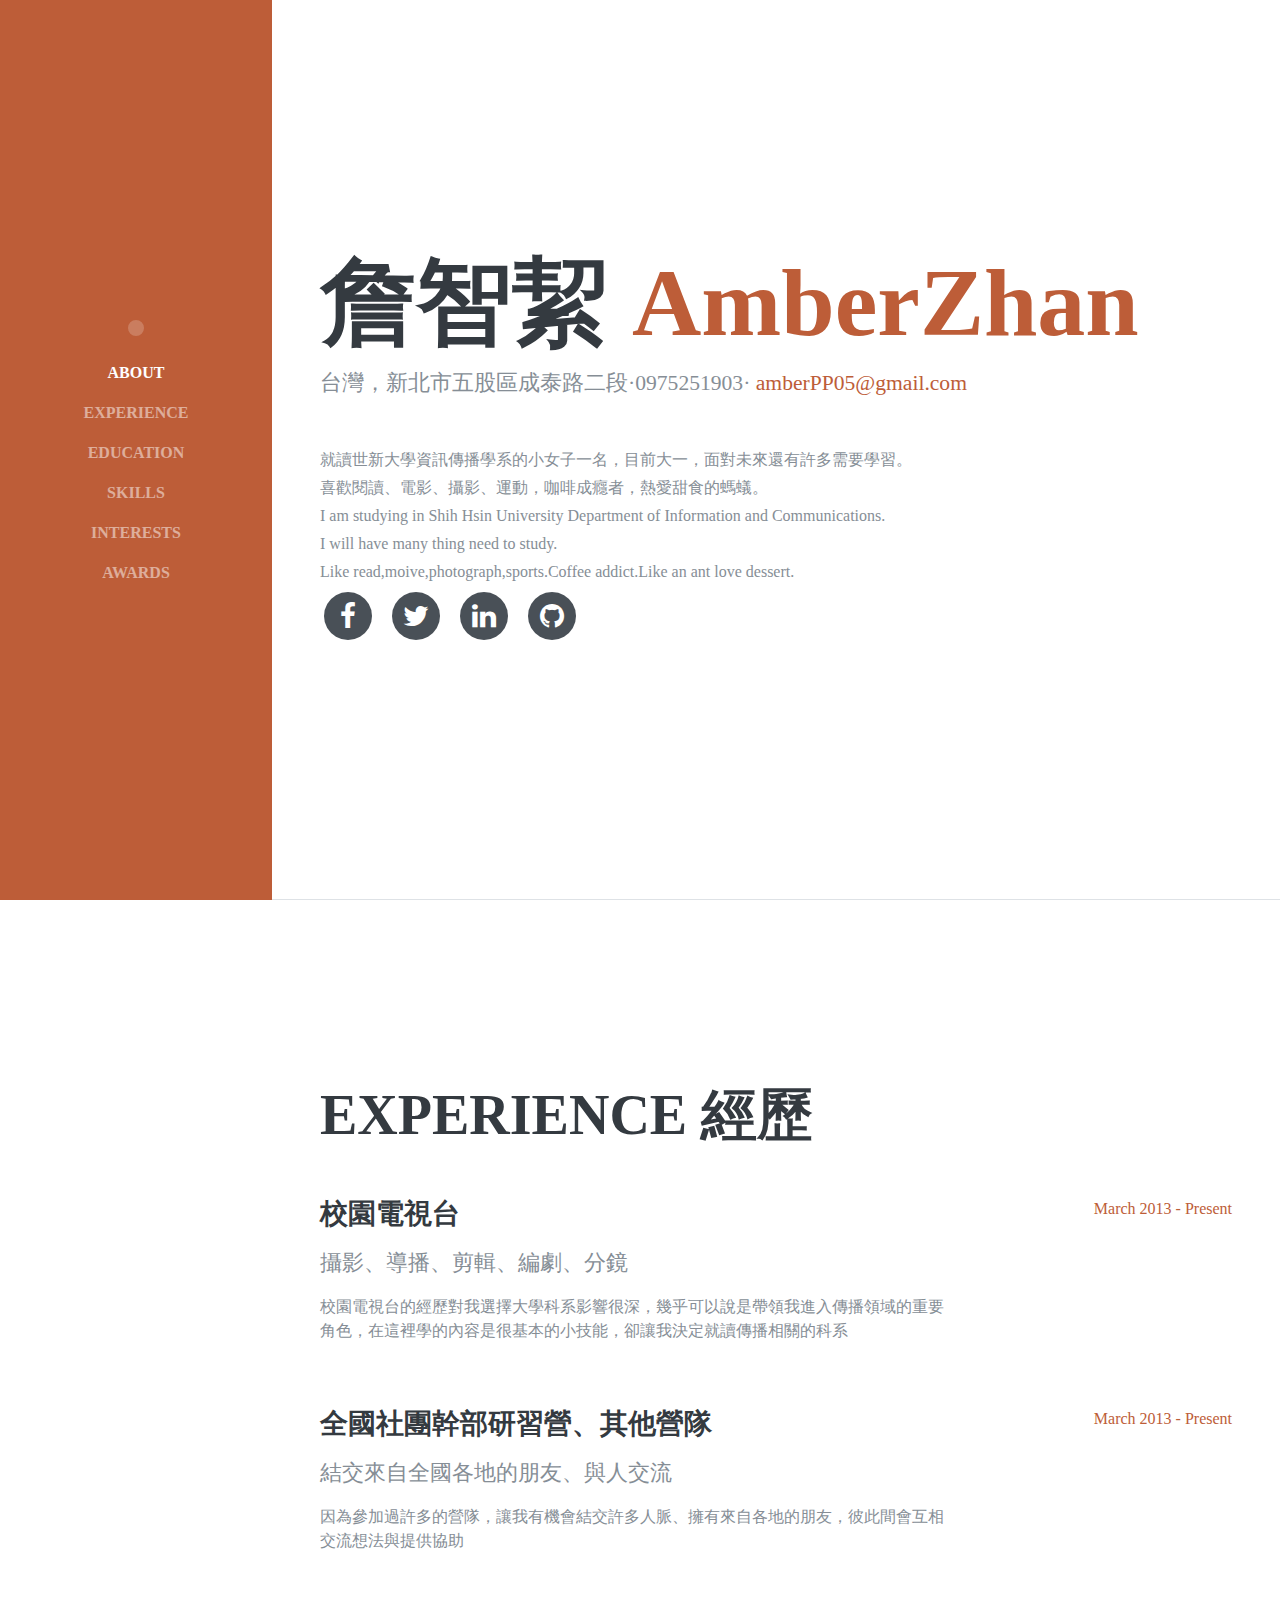
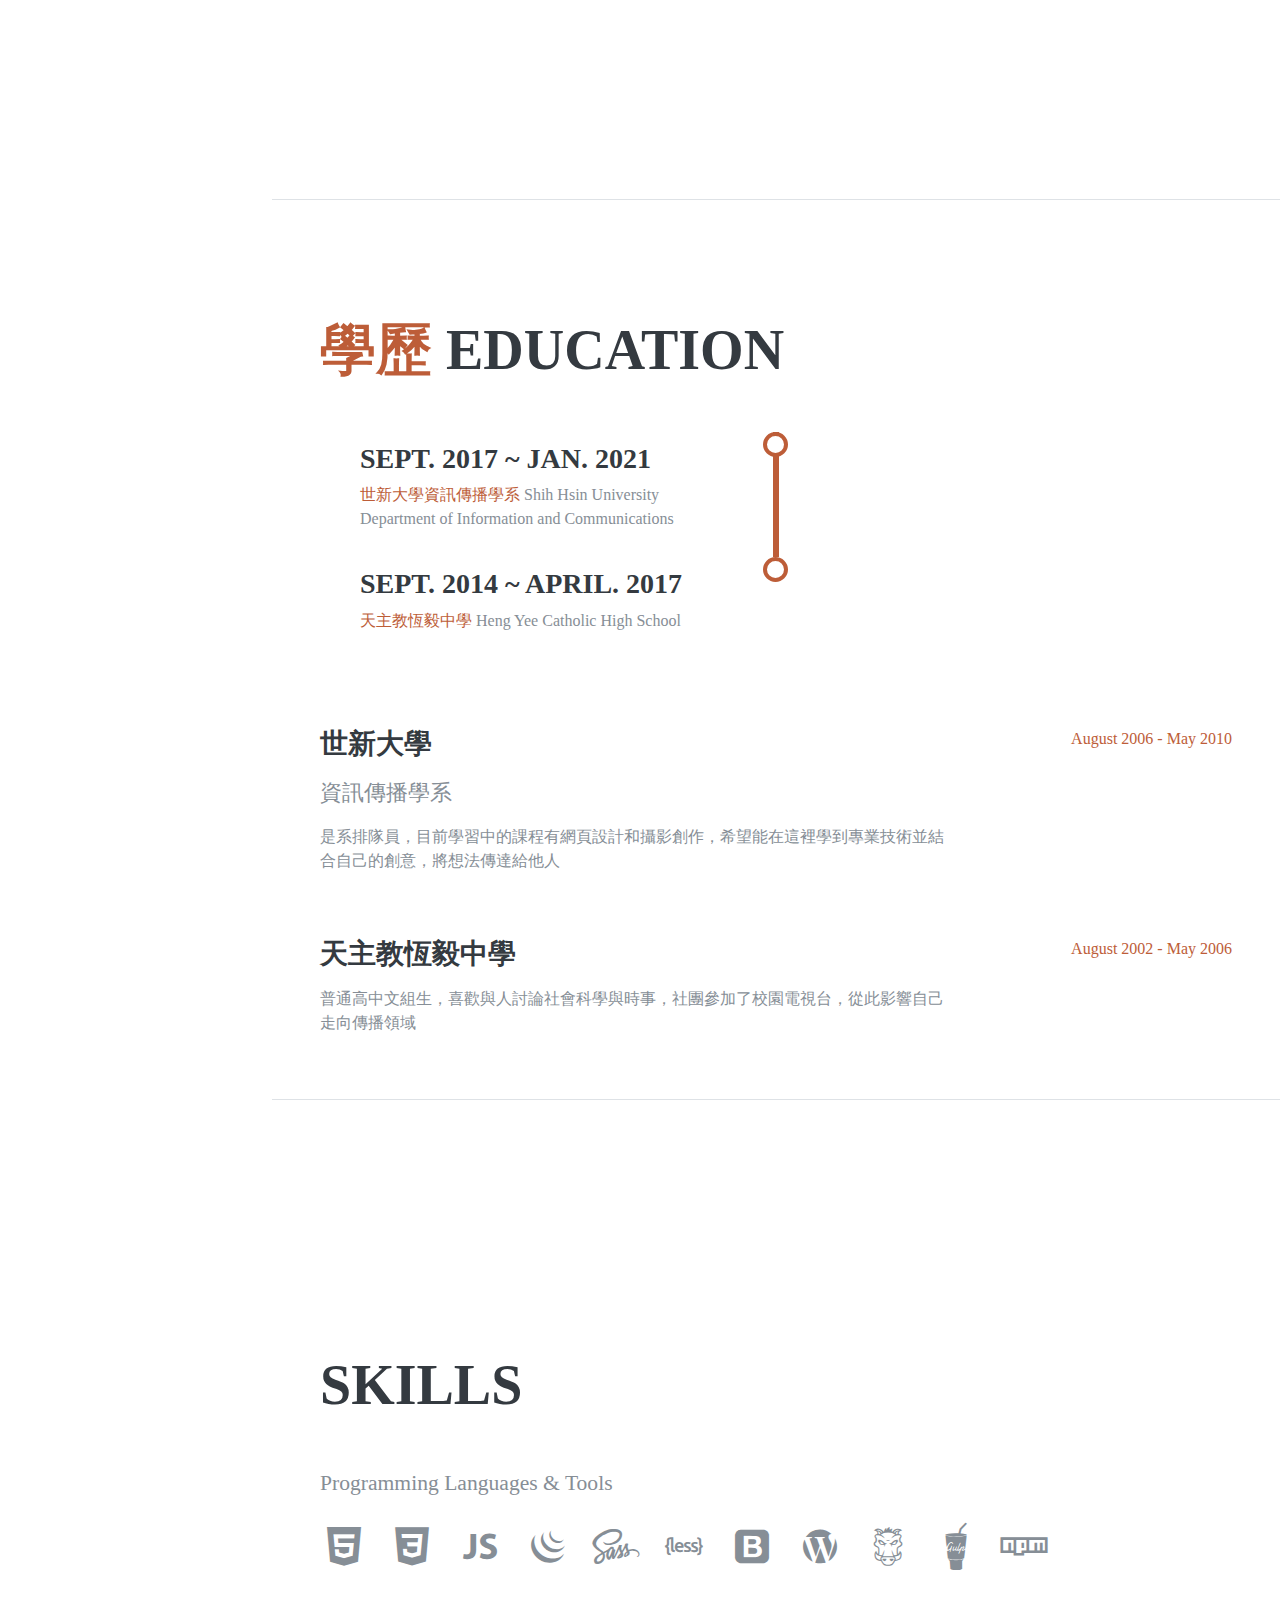
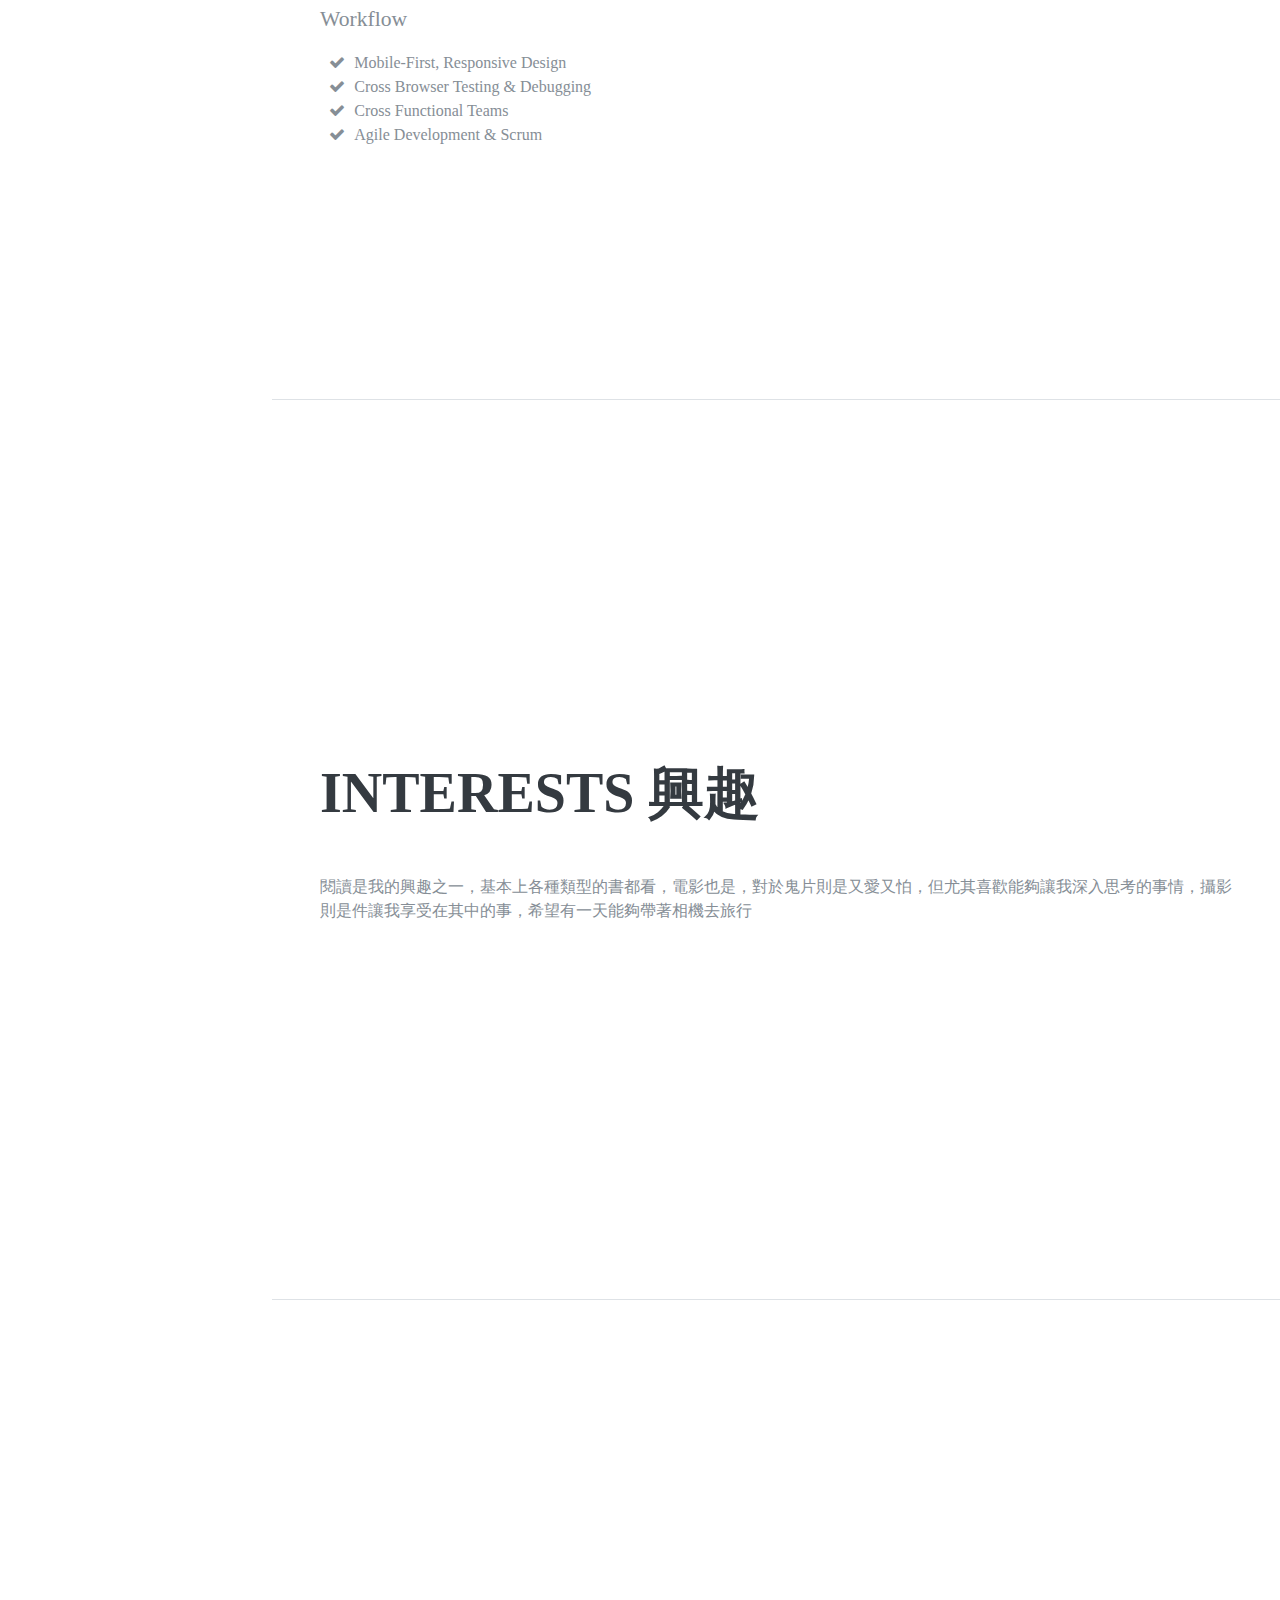
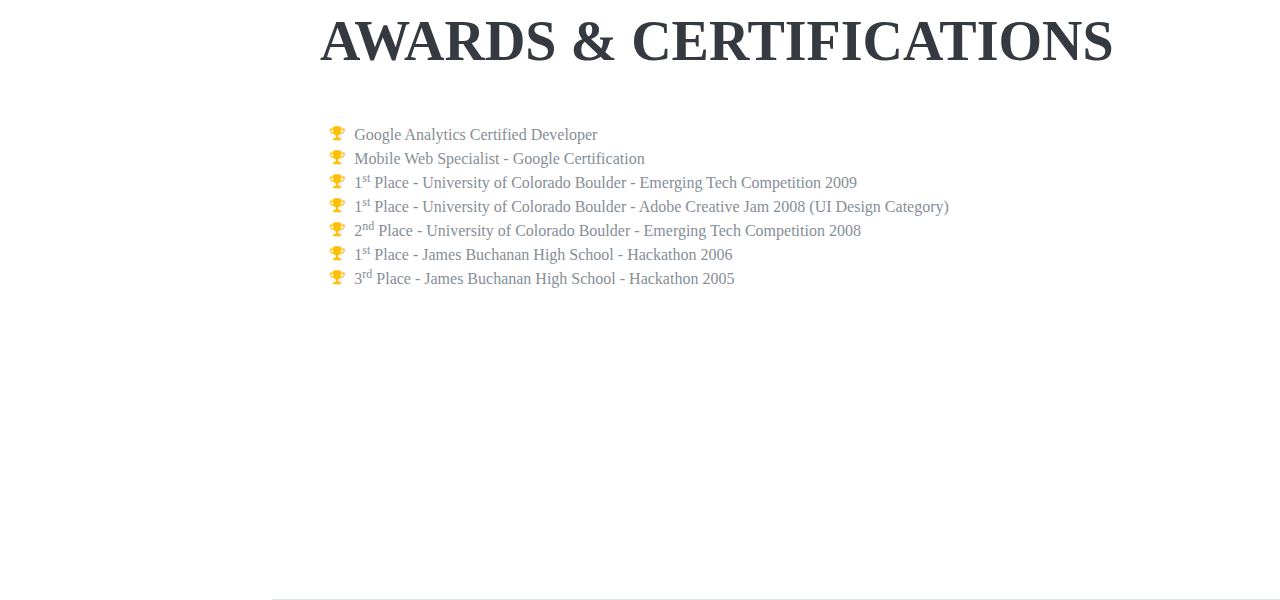
==== commit 2982474e: "Add files via upload" ====
--- a/index.html
+++ b/index.html
@@ -5,10 +5,10 @@
 
     <meta charset="utf-8">
     <meta name="viewport" content="width=device-width, initial-scale=1, shrink-to-fit=no">
-    <meta name="description" content="">
-    <meta name="author" content="">
-
-    <title>Resume - Start Bootstrap Theme</title>
+    <meta name="AmberZhan的個人簡介" content="">
+    <meta name="AmberZhan" content="">
+
+    <title>amber</title>
 
     <!-- Bootstrap core CSS -->
     <link href="vendor/bootstrap/css/bootstrap.min.css" rel="stylesheet">
@@ -22,6 +22,7 @@
 
     <!-- Custom styles for this template -->
     <link href="css/resume.min.css" rel="stylesheet">
+	<link href="css/myresume.css" rel="stylesheet">
 
   </head>
 
@@ -31,7 +32,7 @@
       <a class="navbar-brand js-scroll-trigger" href="#page-top">
         <span class="d-block d-lg-none">Start Bootstrap</span>
         <span class="d-none d-lg-block">
-          <img class="img-fluid img-profile rounded-circle mx-auto mb-2" src="img/profile.jpg" alt="">
+          <img class="img-fluid img-profile rounded-circle mx-auto mb-2" src="img/P_20170408_191314_BF.jpg" alt="">
         </span>
       </a>
       <button class="navbar-toggler" type="button" data-toggle="collapse" data-target="#navbarSupportedContent" aria-controls="navbarSupportedContent" aria-expanded="false" aria-label="Toggle navigation">
@@ -65,16 +66,20 @@
 
       <section class="resume-section p-3 p-lg-5 d-flex d-column" id="about">
         <div class="my-auto">
-          <h1 class="mb-0">Clarence
-            <span class="text-primary">Taylor</span>
+          <h1 class="mb-0">詹智絜
+            <span class="text-primary">AmberZhan</span>
           </h1>
-          <div class="subheading mb-5">3542 Berry Street · Cheyenne Wells, CO 80810 · (317) 585-8468 ·
-            <a href="mailto:name@email.com">name@email.com</a>
-          </div>
-          <p class="mb-5">I am experienced in leveraging agile frameworks to provide a robust synopsis for high level overviews. Iterative approaches to corporate strategy foster collaborative thinking to further the overall value proposition.</p>
+          <div class="subheading mb-5">台灣，新北市五股區成泰路二段·0975251903·
+            <a href="mailto:amberPP05@gmail.com">amberPP05@gmail.com</a>
+          </div>
+          <p class="mb-1">就讀世新大學資訊傳播學系的小女子一名，目前大一，面對未來還有許多需要學習。</P>
+		  <p class="mb-1">喜歡閱讀、電影、攝影、運動，咖啡成癮者，熱愛甜食的螞蟻。</p>
+		  <p class="mb-1">I am studying in Shih Hsin University Department of Information and Communications.</P>
+		  <p class="mb-1">I will have many thing need to study.</p>
+		  		  <p class="mb-1">Like read,moive,photograph,sports.Coffee addict.Like an ant love dessert.				  </p>
           <ul class="list-inline list-social-icons mb-0">
             <li class="list-inline-item">
-              <a href="#">
+              <a href="https://www.facebook.com/profile.php?id=100002373319797">
                 <span class="fa-stack fa-lg">
                   <i class="fa fa-circle fa-stack-2x"></i>
                   <i class="fa fa-facebook fa-stack-1x fa-inverse"></i>
@@ -90,7 +95,7 @@
               </a>
             </li>
             <li class="list-inline-item">
-              <a href="#">
+              <a href="https://www.instagram.com/amber5824592/?hl=zh-tw">
                 <span class="fa-stack fa-lg">
                   <i class="fa fa-circle fa-stack-2x"></i>
                   <i class="fa fa-linkedin fa-stack-1x fa-inverse"></i>
@@ -111,77 +116,77 @@
 
       <section class="resume-section p-3 p-lg-5 d-flex flex-column" id="experience">
         <div class="my-auto">
-          <h2 class="mb-5">Experience</h2>
+          <h2 class="mb-5">Experience  經歷</h2>
 
           <div class="resume-item d-flex flex-column flex-md-row mb-5">
             <div class="resume-content mr-auto">
-              <h3 class="mb-0">Senior Web Developer</h3>
-              <div class="subheading mb-3">Intelitec Solutions</div>
-              <p>Bring to the table win-win survival strategies to ensure proactive domination. At the end of the day, going forward, a new normal that has evolved from generation X is on the runway heading towards a streamlined cloud solution. User generated content in real-time will have multiple touchpoints for offshoring.</p>
+              <h3 class="mb-0">校園電視台</h3>
+              <div class="subheading mb-3">攝影、導播、剪輯、編劇、分鏡</div>
+              <p>校園電視台的經歷對我選擇大學科系影響很深，幾乎可以說是帶領我進入傳播領域的重要角色，在這裡學的內容是很基本的小技能，卻讓我決定就讀傳播相關的科系</p>
             </div>
             <div class="resume-date text-md-right">
               <span class="text-primary">March 2013 - Present</span>
             </div>
           </div>
-
+		  
+		  <div class="resume-item d-flex flex-column flex-md-row mb-5">
+            <div class="resume-content mr-auto">
+              <h3 class="mb-0">全國社團幹部研習營、其他營隊</h3>
+              <div class="subheading mb-3">結交來自全國各地的朋友、與人交流</div>
+              <p>因為參加過許多的營隊，讓我有機會結交許多人脈、擁有來自各地的朋友，彼此間會互相交流想法與提供協助</p>
+            </div>
+            <div class="resume-date text-md-right">
+              <span class="text-primary">March 2013 - Present</span>
+            </div>
+          </div>
+
+        </div>
+
+      </section>
+
+      <section class="resume-section p-3 p-lg-5 d-flex flex-column" id="education">
+        <div class="my-auto">
+          <h2 class="mb-5">
+		  <span class="text-primary">學歷</span>
+		  Education
+		  </h2>
+		  <div class="timeline">
+		  <div class="timeline-block timeline-left>
+		  <div class="timeline-content">
+		  <h3>Sept. 2017 ~ Jan. 2021</h3>
+		  <p>
+		  <span class="text-primary">世新大學資訊傳播學系</span>
+		  Shih Hsin University Department of Information and Communications
+		  </P>
+		  </div>
+		  </div>
+		  <div class="timeline-block timeline-left>
+		  <div class="timeline-content">
+		  <h3>Sept. 2014 ~ April. 2017</h3>
+		  <p>
+		  <span class="text-primary">天主教恆毅中學</span>
+		  Heng Yee Catholic High School
+		  </P>
+		  </div>
+		  </div>
           <div class="resume-item d-flex flex-column flex-md-row mb-5">
             <div class="resume-content mr-auto">
-              <h3 class="mb-0">Web Developer</h3>
-              <div class="subheading mb-3">Intelitec Solutions</div>
-              <p>Capitalize on low hanging fruit to identify a ballpark value added activity to beta test. Override the digital divide with additional clickthroughs from DevOps. Nanotechnology immersion along the information highway will close the loop on focusing solely on the bottom line.</p>
+              <h3 class="mb-0">世新大學</h3>
+              <div class="subheading mb-3">資訊傳播學系</div>
+              <div>是系排隊員，目前學習中的課程有網頁設計和攝影創作，希望能在這裡學到專業技術並結合自己的創意，將想法傳達給他人</div>
+              <p></p>
             </div>
             <div class="resume-date text-md-right">
-              <span class="text-primary">December 2011 - March 2013</span>
-            </div>
-          </div>
-
-          <div class="resume-item d-flex flex-column flex-md-row mb-5">
-            <div class="resume-content mr-auto">
-              <h3 class="mb-0">Junior Web Designer</h3>
-              <div class="subheading mb-3">Shout! Media Productions</div>
-              <p>Podcasting operational change management inside of workflows to establish a framework. Taking seamless key performance indicators offline to maximise the long tail. Keeping your eye on the ball while performing a deep dive on the start-up mentality to derive convergence on cross-platform integration.</p>
-            </div>
-            <div class="resume-date text-md-right">
-              <span class="text-primary">July 2010 - December 2011</span>
+              <span class="text-primary">August 2006 - May 2010</span>
             </div>
           </div>
 
           <div class="resume-item d-flex flex-column flex-md-row">
             <div class="resume-content mr-auto">
-              <h3 class="mb-0">Web Design Intern</h3>
-              <div class="subheading mb-3">Shout! Media Productions</div>
-              <p>Collaboratively administrate empowered markets via plug-and-play networks. Dynamically procrastinate B2C users after installed base benefits. Dramatically visualize customer directed convergence without revolutionary ROI.</p>
-            </div>
-            <div class="resume-date text-md-right">
-              <span class="text-primary">September 2008 - June 2010</span>
-            </div>
-          </div>
-
-        </div>
-
-      </section>
-
-      <section class="resume-section p-3 p-lg-5 d-flex flex-column" id="education">
-        <div class="my-auto">
-          <h2 class="mb-5">Education</h2>
-
-          <div class="resume-item d-flex flex-column flex-md-row mb-5">
-            <div class="resume-content mr-auto">
-              <h3 class="mb-0">University of Colorado Boulder</h3>
-              <div class="subheading mb-3">Bachelor of Science</div>
-              <div>Computer Science - Web Development Track</div>
-              <p>GPA: 3.23</p>
-            </div>
-            <div class="resume-date text-md-right">
-              <span class="text-primary">August 2006 - May 2010</span>
-            </div>
-          </div>
-
-          <div class="resume-item d-flex flex-column flex-md-row">
-            <div class="resume-content mr-auto">
-              <h3 class="mb-0">James Buchanan High School</h3>
-              <div class="subheading mb-3">Technology Magnet Program</div>
-              <p>GPA: 3.56</p>
+              <h3 class="mb-0">天主教恆毅中學</h3>
+              <div class="subheading mb-3"></div>
+			  <div>普通高中文組生，喜歡與人討論社會科學與時事，社團參加了校園電視台，從此影響自己走向傳播領域</div>
+              <p></p>
             </div>
             <div class="resume-date text-md-right">
               <span class="text-primary">August 2002 - May 2006</span>
@@ -252,9 +257,8 @@
 
       <section class="resume-section p-3 p-lg-5 d-flex flex-column" id="interests">
         <div class="my-auto">
-          <h2 class="mb-5">Interests</h2>
-          <p>Apart from being a web developer, I enjoy most of my time being outdoors. In the winter, I am an avid skiier and novice ice climber. During the warmer months here in Colorado, I enjoy mountain biking, free climbing, and kayaking.</p>
-          <p class="mb-0">When forced indoors, I follow a number of sci-fi and fantasy genre movies and television shows, I am an aspiring chef, and I spend a large amount of my free time exploring the latest technolgy advancements in the front-end web development world.</p>
+          <h2 class="mb-5">Interests  興趣</h2>
+          <p>閱讀是我的興趣之一，基本上各種類型的書都看，電影也是，對於鬼片則是又愛又怕，但尤其喜歡能夠讓我深入思考的事情，攝影則是件讓我享受在其中的事，希望有一天能夠帶著相機去旅行</p>
         </div>
       </section>
 
--- a/css/myresume.css
+++ b/css/myresume.css
@@ -0,0 +1,119 @@
+﻿@import url(https://fonts.googleapis.com/earlyaccess/notosanstc.css);
+
+body {
+	font-family: "Noto Sans", "Noto Sans TC";
+}
+
+h1 {
+	font-family: inherit;
+	text-transform: none;
+	line-height: 6rem;
+}
+
+.subheading {
+	font-family: inherit;
+	text-transform: none;
+	margin-top: 1rem;
+}
+h2{
+	font-family:inherit;
+}
+h3{
+	font-family:inherit;
+}
+.timeline{
+	position:relative;
+	margin: 0 auto;
+}
+.timeline::after{
+	content:'';
+	position: absolute;
+	width: 6px;
+	background-color: #bd5d38;
+	top: 0;
+	bottom:0;
+	left:50%;
+	margin-left: -3px;
+}
+.timeline-block{
+	padding: 10px 40px;
+	position: relative;
+	background-color:inherit;
+	width: 50%;
+}
+/* The circles on the timeline */
+.timeline-block::after {
+	content: '';
+	position: absolute;
+	width: 25px; 
+	height: 25px;
+	right: -12px;
+	background-color: white;
+	border: 4px solid #bd5d38;
+	top: 0px;
+	border-radius: 50%;
+	z-index: 1;
+}
+/* place the container to the left */
+.timeline-left{
+	left: 0;
+}
+/* Place the container to the right */
+.timeline-right{
+	left: 50%;
+}
+/* Fix the circle for containers on the right side */
+.timeline-right::after{
+	left: -12px;
+}
+/* Media queries - Responsive timeline on screens less than 992px wide */
+@media screen and (max-width: 992px) {
+	/* Place the timeline to the left */
+	.timeline::after{
+		left: 31px;
+	}
+}
+/* Media queries - Responsive timeline on screens less than 992px wide */
+ @media screen and (max-width: 992px) {
+	 /* Place the timeline to the left */
+	 .timeline::after {
+		 left: 31px;
+	 }
+	 /* Full-width containers */
+	 .timeline-block {
+		 width: 100%;
+		 padding-left: 70px;
+		 padding-right: 25px;
+	 }
+	 /* Make all right containers behave like the left ones */
+	 .timeline-right {
+		 left: 0%;
+	 }
+ }
+ /* Media queries - Responsive timeline on screens less than 992px wide */
+ @media screen and (max-width: 992px) {
+	 /* Place the timeline to the left */
+	 .timeline::after {
+		 left: 31px;
+	 }
+	 /* Full-width containers */
+	 .timeline-block {
+		 width: 100%;
+		 padding-left: 70px;
+		 padding-right: 25px;
+	 }
+	 /* Make all right containers behave like the left ones */
+	 .timeline-right {
+		 left: 0%;
+	 }
+ /* Make sure all circles are at the same spot */
+ .timeline-left::after, .timeline-right::after{
+	 left: 17px;
+ }
+ }
+ 
+	
+	
+
+
+	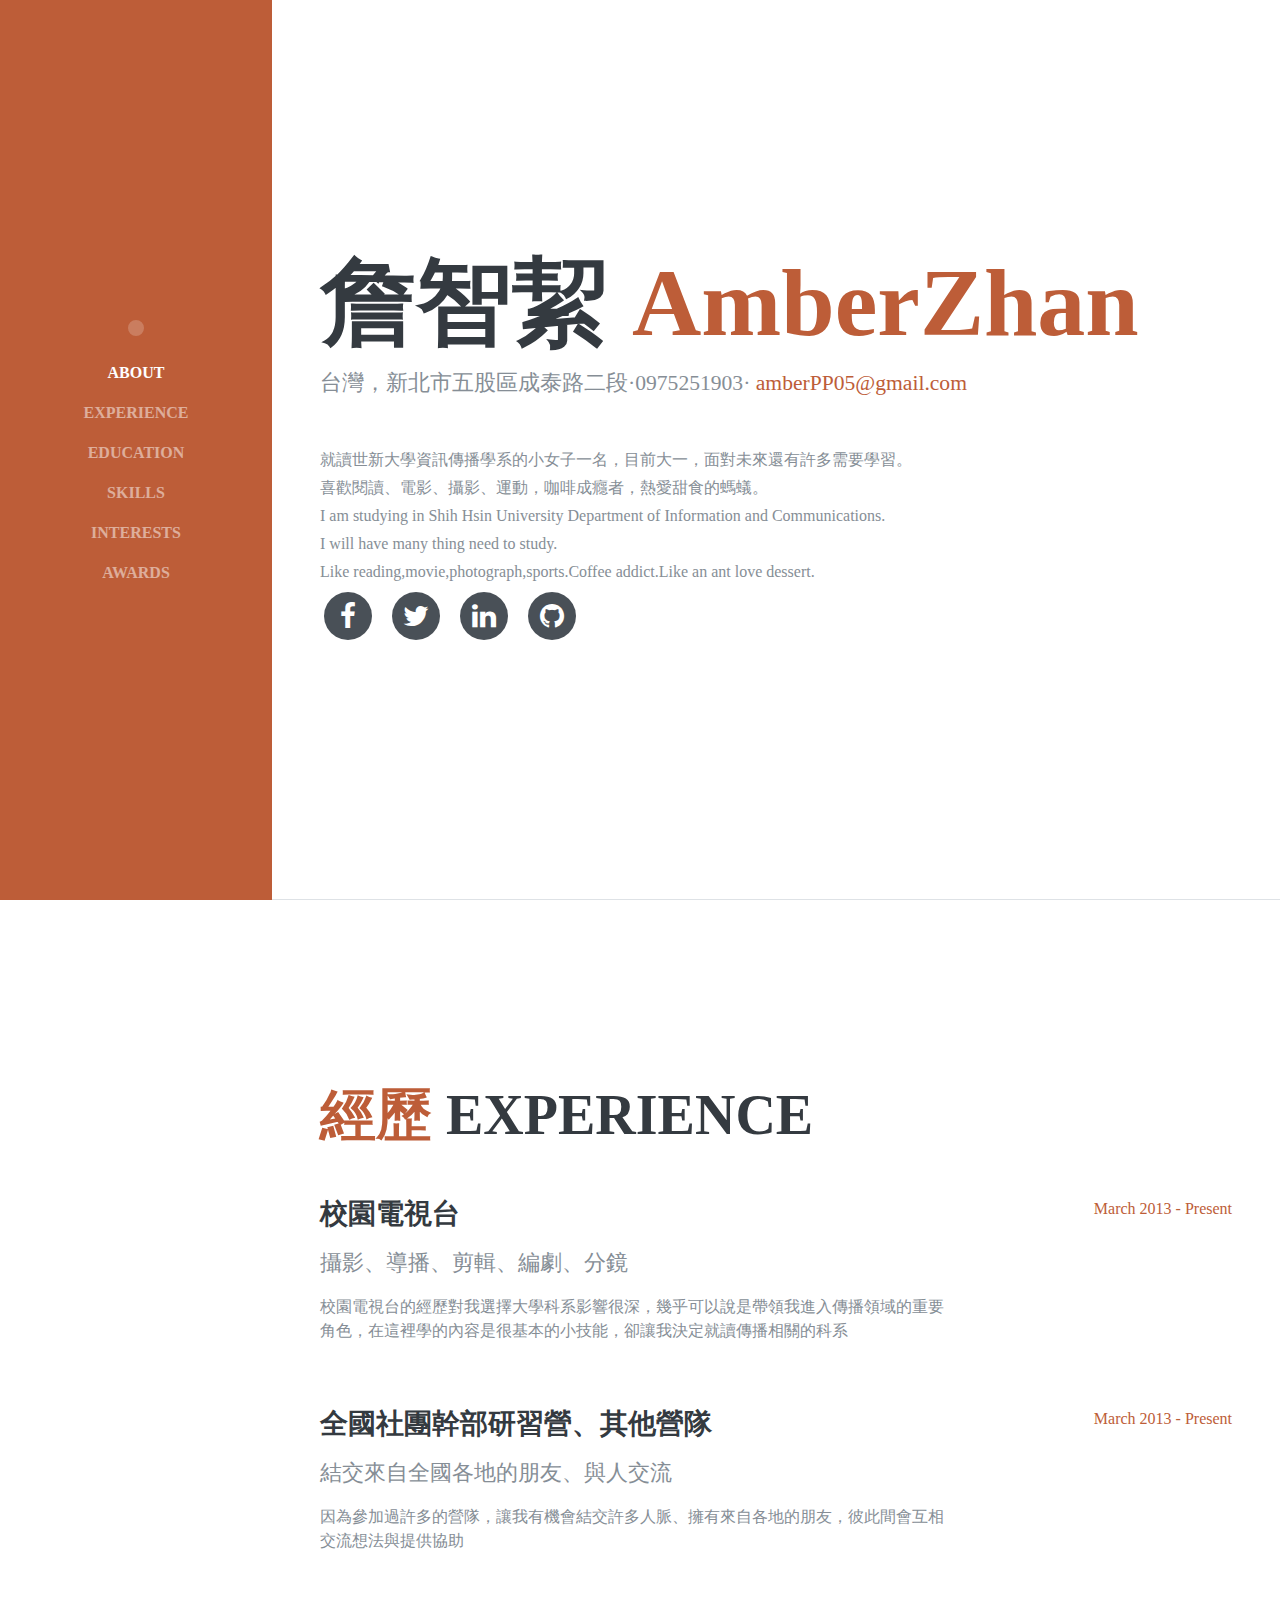
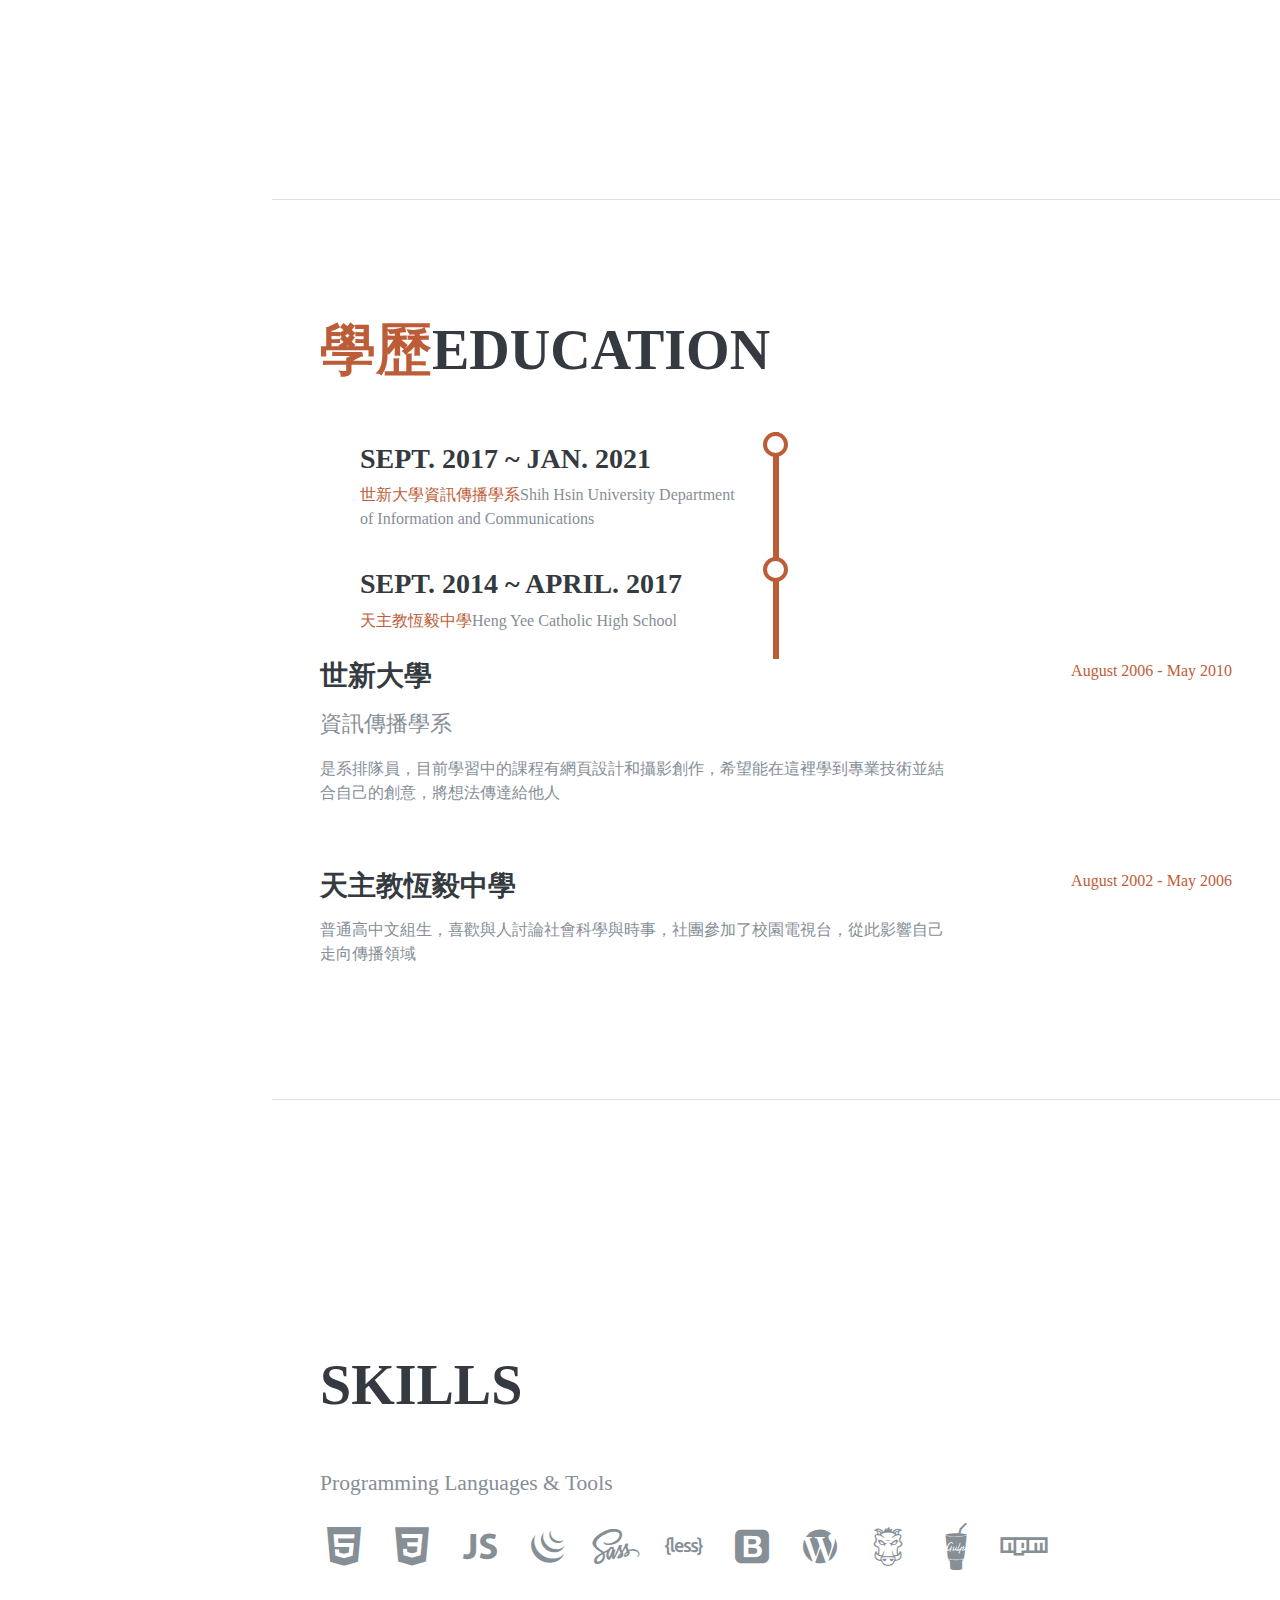
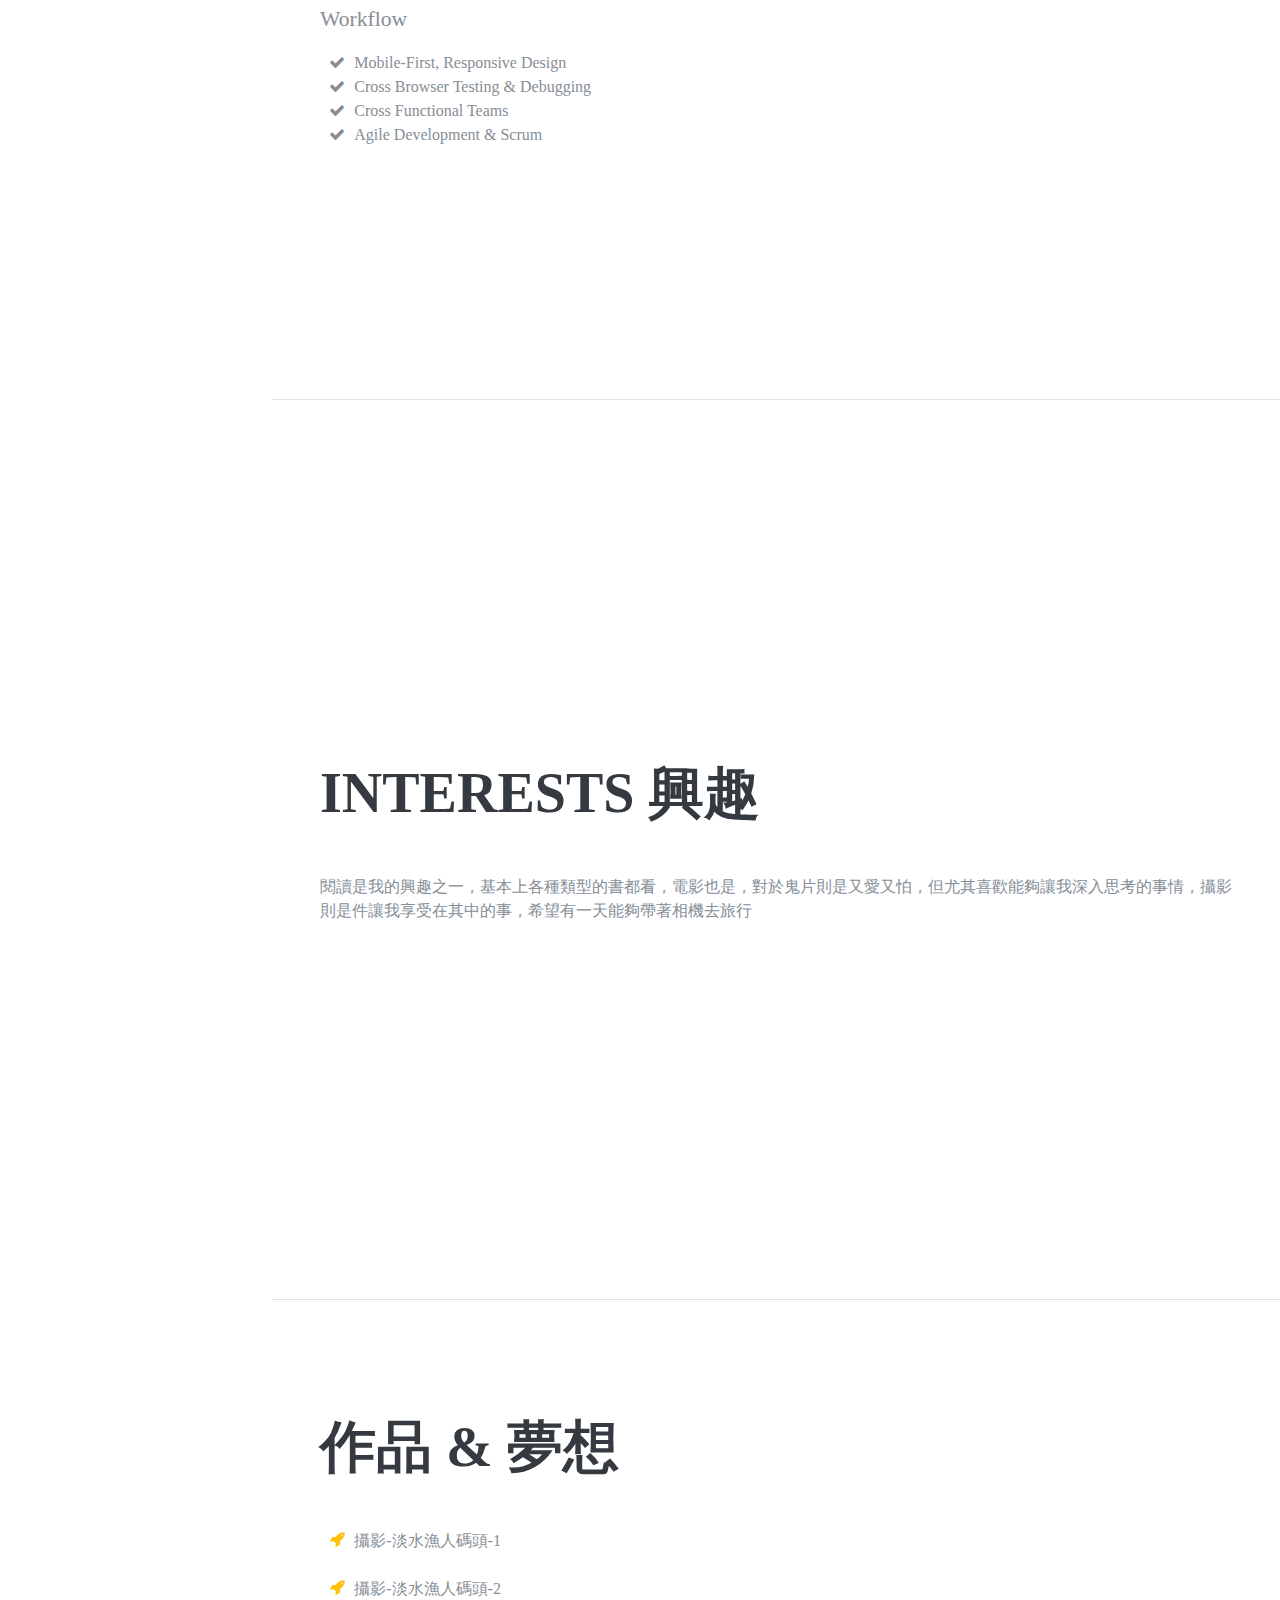
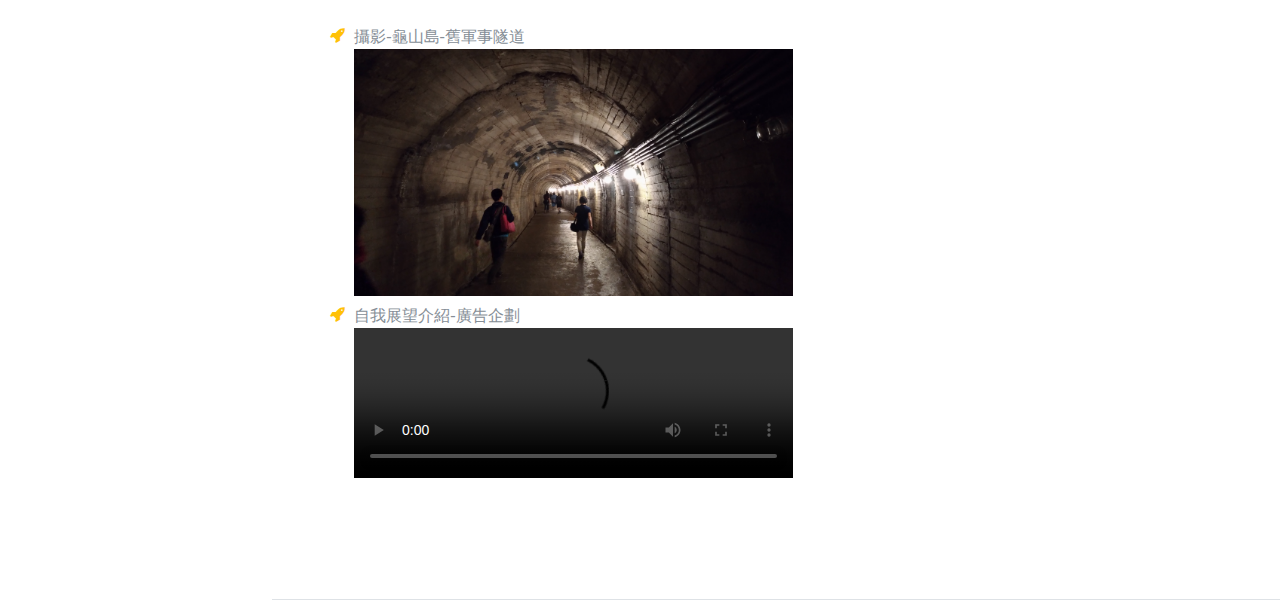
==== commit e3796ca5: "Add files via upload" ====
--- a/index.html
+++ b/index.html
@@ -76,7 +76,7 @@
 		  <p class="mb-1">喜歡閱讀、電影、攝影、運動，咖啡成癮者，熱愛甜食的螞蟻。</p>
 		  <p class="mb-1">I am studying in Shih Hsin University Department of Information and Communications.</P>
 		  <p class="mb-1">I will have many thing need to study.</p>
-		  		  <p class="mb-1">Like read,moive,photograph,sports.Coffee addict.Like an ant love dessert.				  </p>
+		  		  <p class="mb-1">Like reading,movie,photograph,sports.Coffee addict.Like an ant love dessert.				  </p>
           <ul class="list-inline list-social-icons mb-0">
             <li class="list-inline-item">
               <a href="https://www.facebook.com/profile.php?id=100002373319797">
@@ -116,7 +116,10 @@
 
       <section class="resume-section p-3 p-lg-5 d-flex flex-column" id="experience">
         <div class="my-auto">
-          <h2 class="mb-5">Experience  經歷</h2>
+          <h2 class="mb-5">
+		  <span class="text-primary">經歷</span>
+		  EXPERIENCE
+		  </h2>
 
           <div class="resume-item d-flex flex-column flex-md-row mb-5">
             <div class="resume-content mr-auto">
@@ -146,28 +149,20 @@
 
       <section class="resume-section p-3 p-lg-5 d-flex flex-column" id="education">
         <div class="my-auto">
-          <h2 class="mb-5">
-		  <span class="text-primary">學歷</span>
-		  Education
-		  </h2>
+          <h2 class="mb-5"><span class="text-primary">學歷</span>Education</h2>
 		  <div class="timeline">
-		  <div class="timeline-block timeline-left>
-		  <div class="timeline-content">
-		  <h3>Sept. 2017 ~ Jan. 2021</h3>
-		  <p>
-		  <span class="text-primary">世新大學資訊傳播學系</span>
-		  Shih Hsin University Department of Information and Communications
-		  </P>
-		  </div>
-		  </div>
-		  <div class="timeline-block timeline-left>
-		  <div class="timeline-content">
-		  <h3>Sept. 2014 ~ April. 2017</h3>
-		  <p>
-		  <span class="text-primary">天主教恆毅中學</span>
-		  Heng Yee Catholic High School
-		  </P>
-		  </div>
+		    <div class="timeline-block timeline-left">
+		      <div class="timeline-content">
+				<h3>Sept. 2017 ~ Jan. 2021</h3>
+				<p><span class="text-primary">世新大學資訊傳播學系</span>Shih Hsin University Department of Information and Communications</p>
+		      </div>
+		    </div>
+		    <div class="timeline-block timeline-left">
+		      <div class="timeline-content">
+		        <h3>Sept. 2014 ~ April. 2017</h3>
+		        <p><span class="text-primary">天主教恆毅中學</span>Heng Yee Catholic High School</p>
+		      </div>
+		    </div>
 		  </div>
           <div class="resume-item d-flex flex-column flex-md-row mb-5">
             <div class="resume-content mr-auto">
@@ -264,35 +259,26 @@
 
       <section class="resume-section p-3 p-lg-5 d-flex flex-column" id="awards">
         <div class="my-auto">
-          <h2 class="mb-5">Awards &amp; Certifications</h2>
+          <h2 class="mb-5">作品 &amp; 夢想</h2>
           <ul class="fa-ul mb-0">
             <li>
-              <i class="fa-li fa fa-trophy text-warning"></i>
-              Google Analytics Certified Developer</li>
-            <li>
-              <i class="fa-li fa fa-trophy text-warning"></i>
-              Mobile Web Specialist - Google Certification</li>
-            <li>
-              <i class="fa-li fa fa-trophy text-warning"></i>
-              1<sup>st</sup>
-              Place - University of Colorado Boulder - Emerging Tech Competition 2009</li>
-            <li>
-              <i class="fa-li fa fa-trophy text-warning"></i>
-              1<sup>st</sup>
-              Place - University of Colorado Boulder - Adobe Creative Jam 2008 (UI Design Category)</li>
-            <li>
-              <i class="fa-li fa fa-trophy text-warning"></i>
-              2<sup>nd</sup>
-              Place - University of Colorado Boulder - Emerging Tech Competition 2008</li>
-            <li>
-            <li>
-              <i class="fa-li fa fa-trophy text-warning"></i>
-              1<sup>st</sup>
-              Place - James Buchanan High School - Hackathon 2006</li>
-            <li>
-              <i class="fa-li fa fa-trophy text-warning"></i>
-              3<sup>rd</sup>
-              Place - James Buchanan High School - Hackathon 2005</li>
+              <i class="fa-li fa fa-rocket text-warning"></i>
+              攝影-淡水漁人碼頭-1</li>
+			  <img class="img-fluid img-profile mx-auto mb-2" src="img/IMG_0864.jpg" width="50%" height="35%" alt="">
+            <li>
+              <i class="fa-li fa fa-rocket text-warning"></i>
+              攝影-淡水漁人碼頭-2</li>
+			  <img class="img-fluid img-profile mx-auto mb-2" src="img/IMG_0849.jpg" width="50%" height="35%" alt="">
+            <li>
+              <i class="fa-li fa fa-rocket text-warning"></i>
+             攝影-龜山島-舊軍事隧道</li>
+			 <img class="img-fluid img-profile mx-auto mb-2" src="img/P_20170506_101555_vHDR_Auto.jpg" width="50%" height="30%" alt="">
+            <li>
+              <i class="fa-li fa fa-rocket text-warning"></i>
+              自我展望介紹-廣告企劃</li>
+			  <video width="50%" height="30%" controls>
+              <source src="video/跨媒體整合行銷.mp4" type="video/mp4">
+			  </video>
           </ul>
         </div>
       </section>
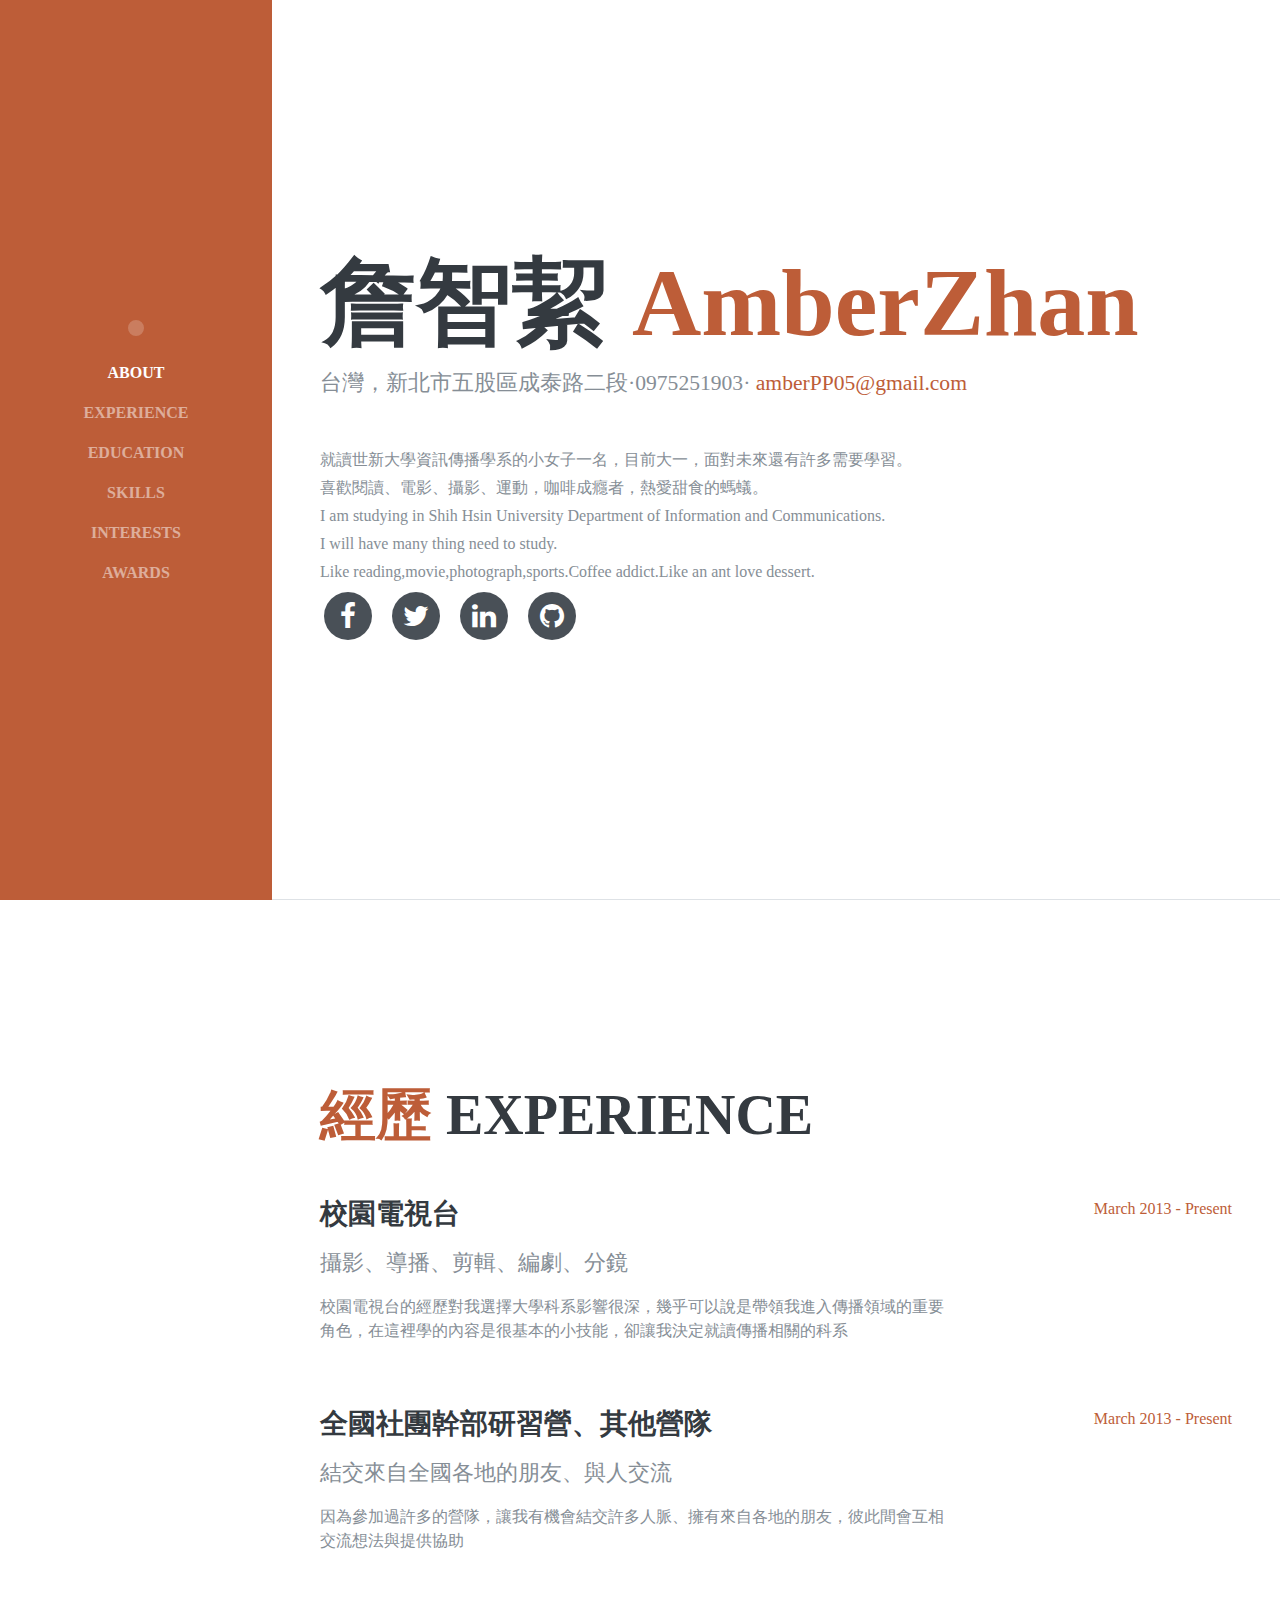
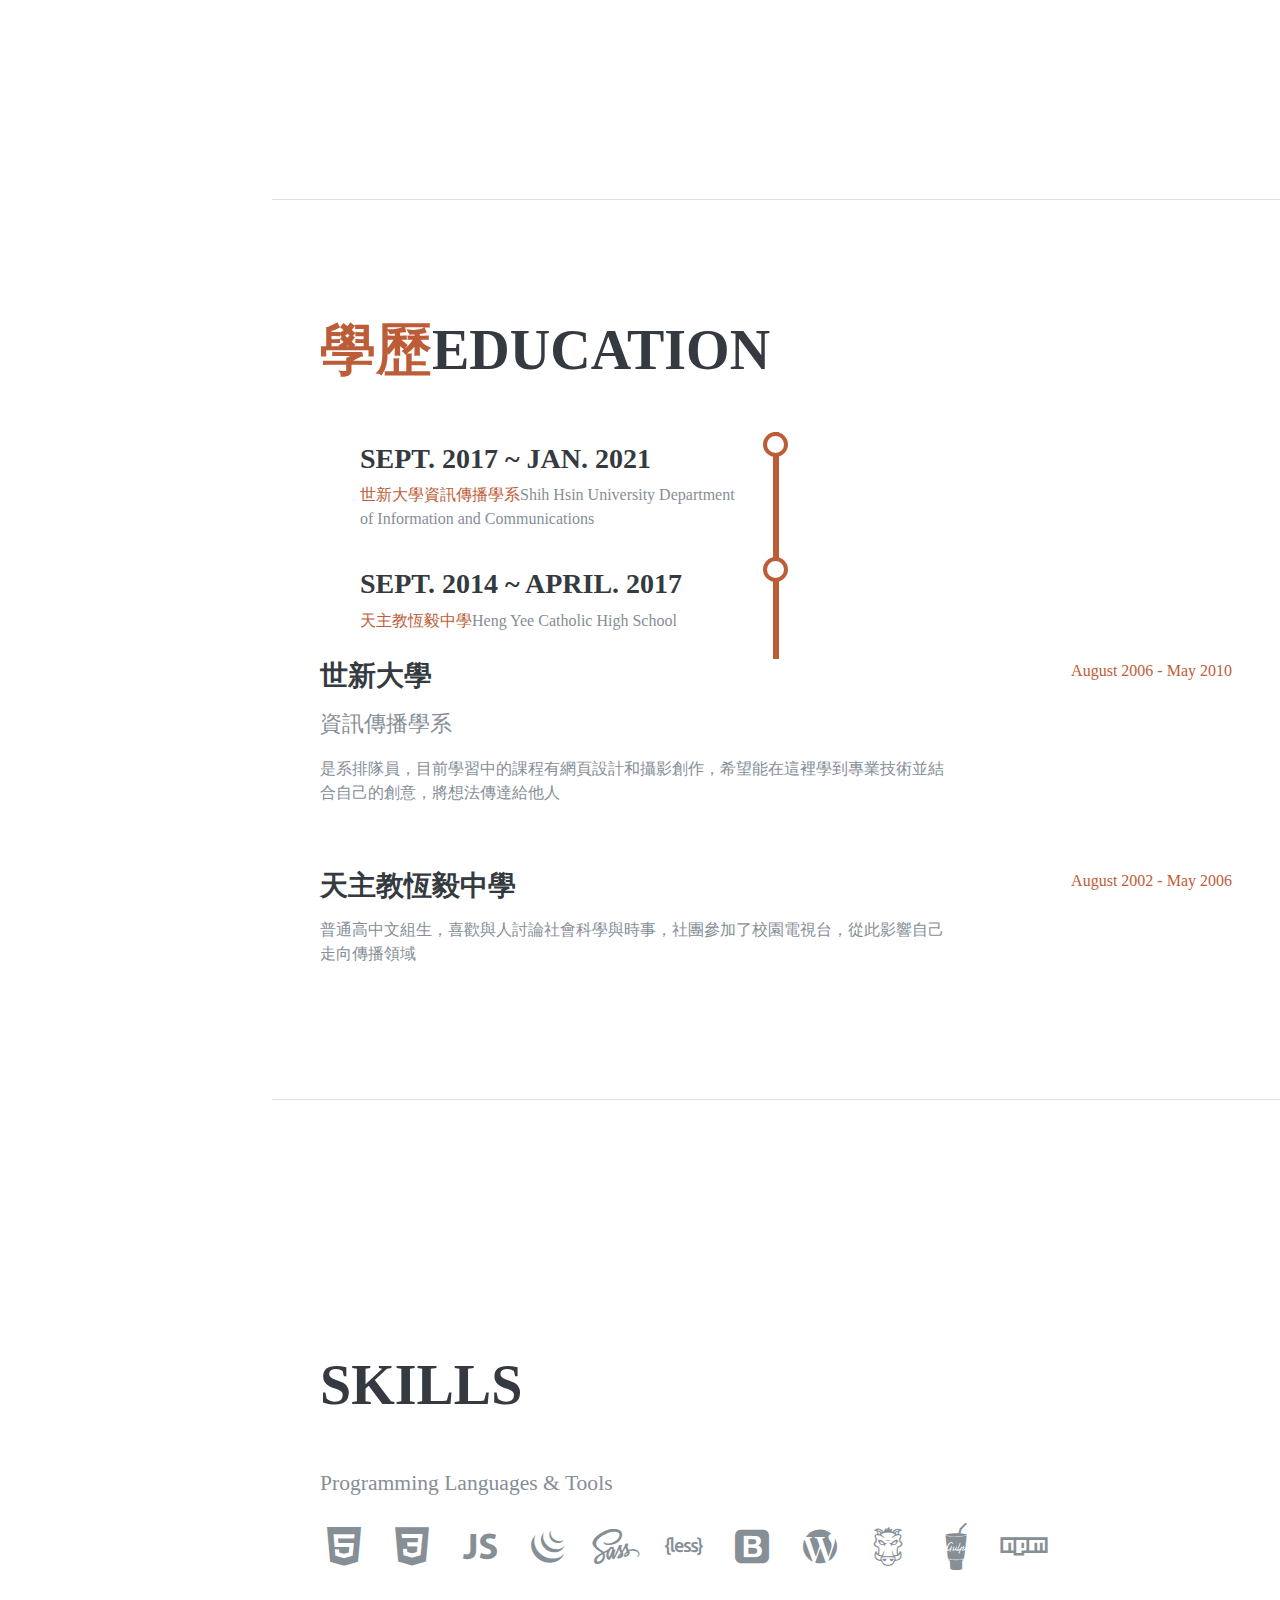
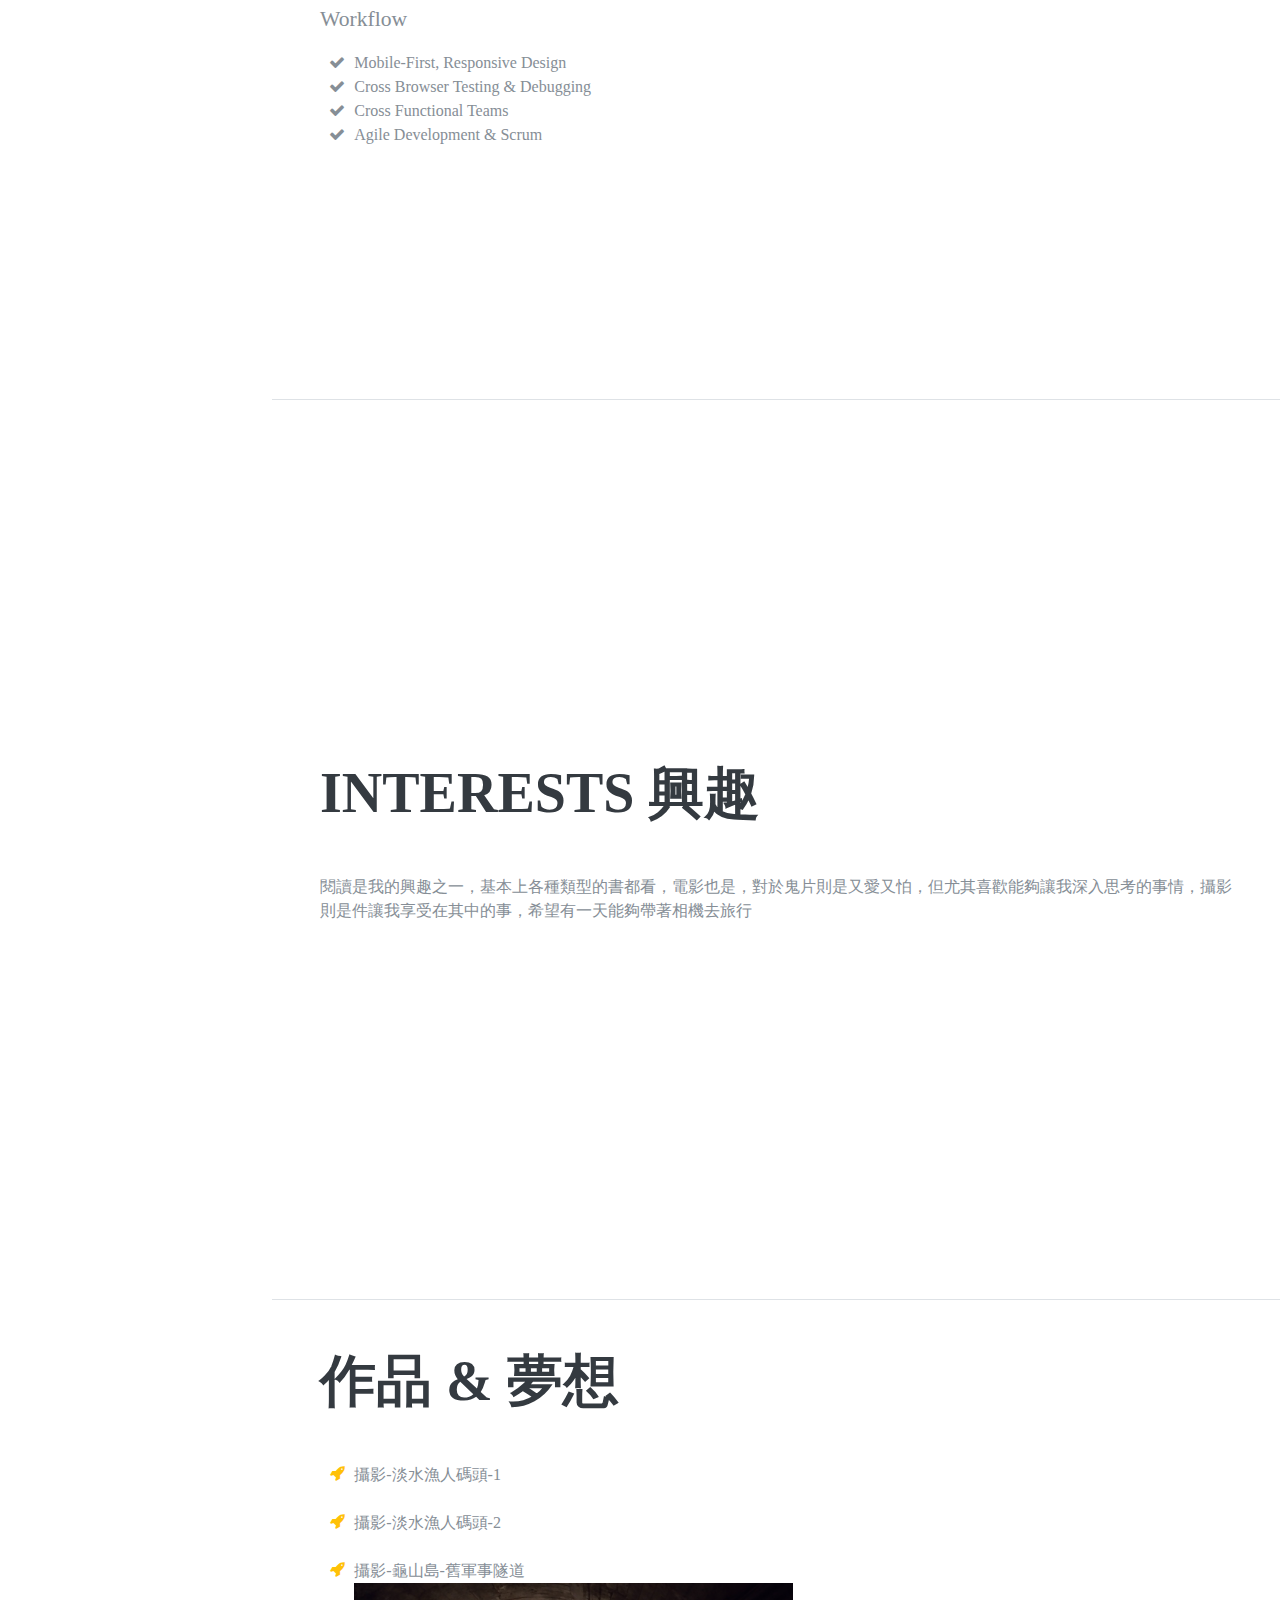
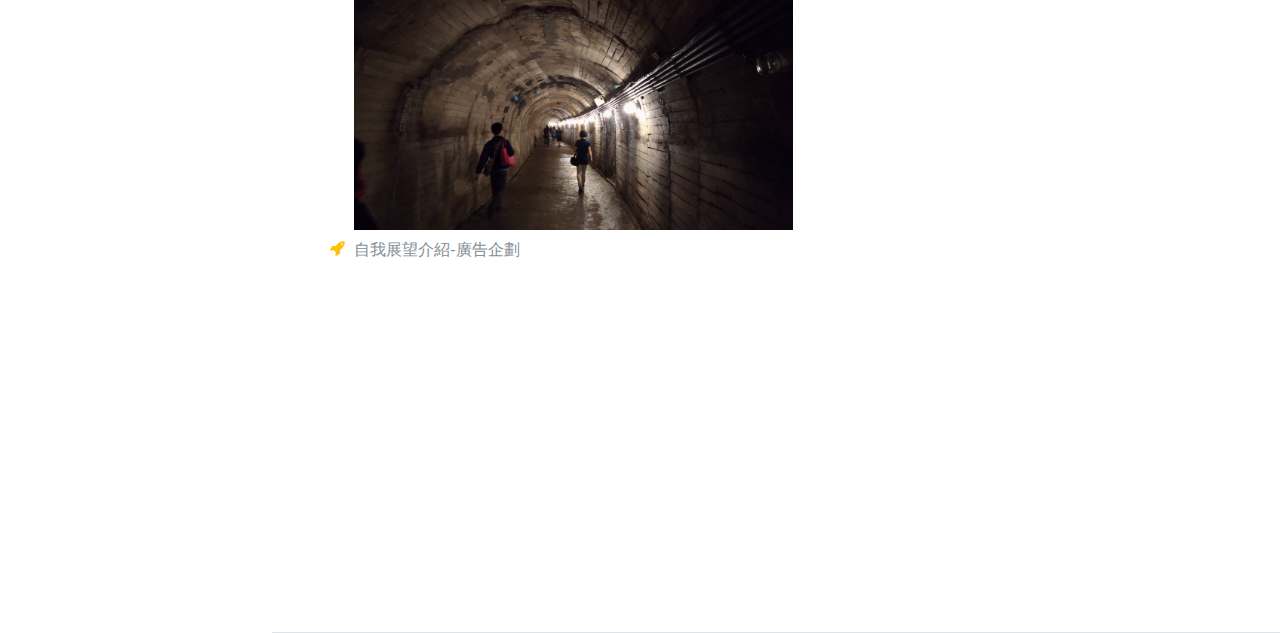
==== commit 33029e76: "Add files via upload" ====
--- a/index.html
+++ b/index.html
@@ -276,9 +276,7 @@
             <li>
               <i class="fa-li fa fa-rocket text-warning"></i>
               自我展望介紹-廣告企劃</li>
-			  <video width="50%" height="30%" controls>
-              <source src="video/跨媒體整合行銷.mp4" type="video/mp4">
-			  </video>
+			 <iframe width="560" height="315" src="https://www.youtube.com/embed/2bdOVhsQuSU" frameborder="0" allow="autoplay; encrypted-media" allowfullscreen></iframe>
           </ul>
         </div>
       </section>
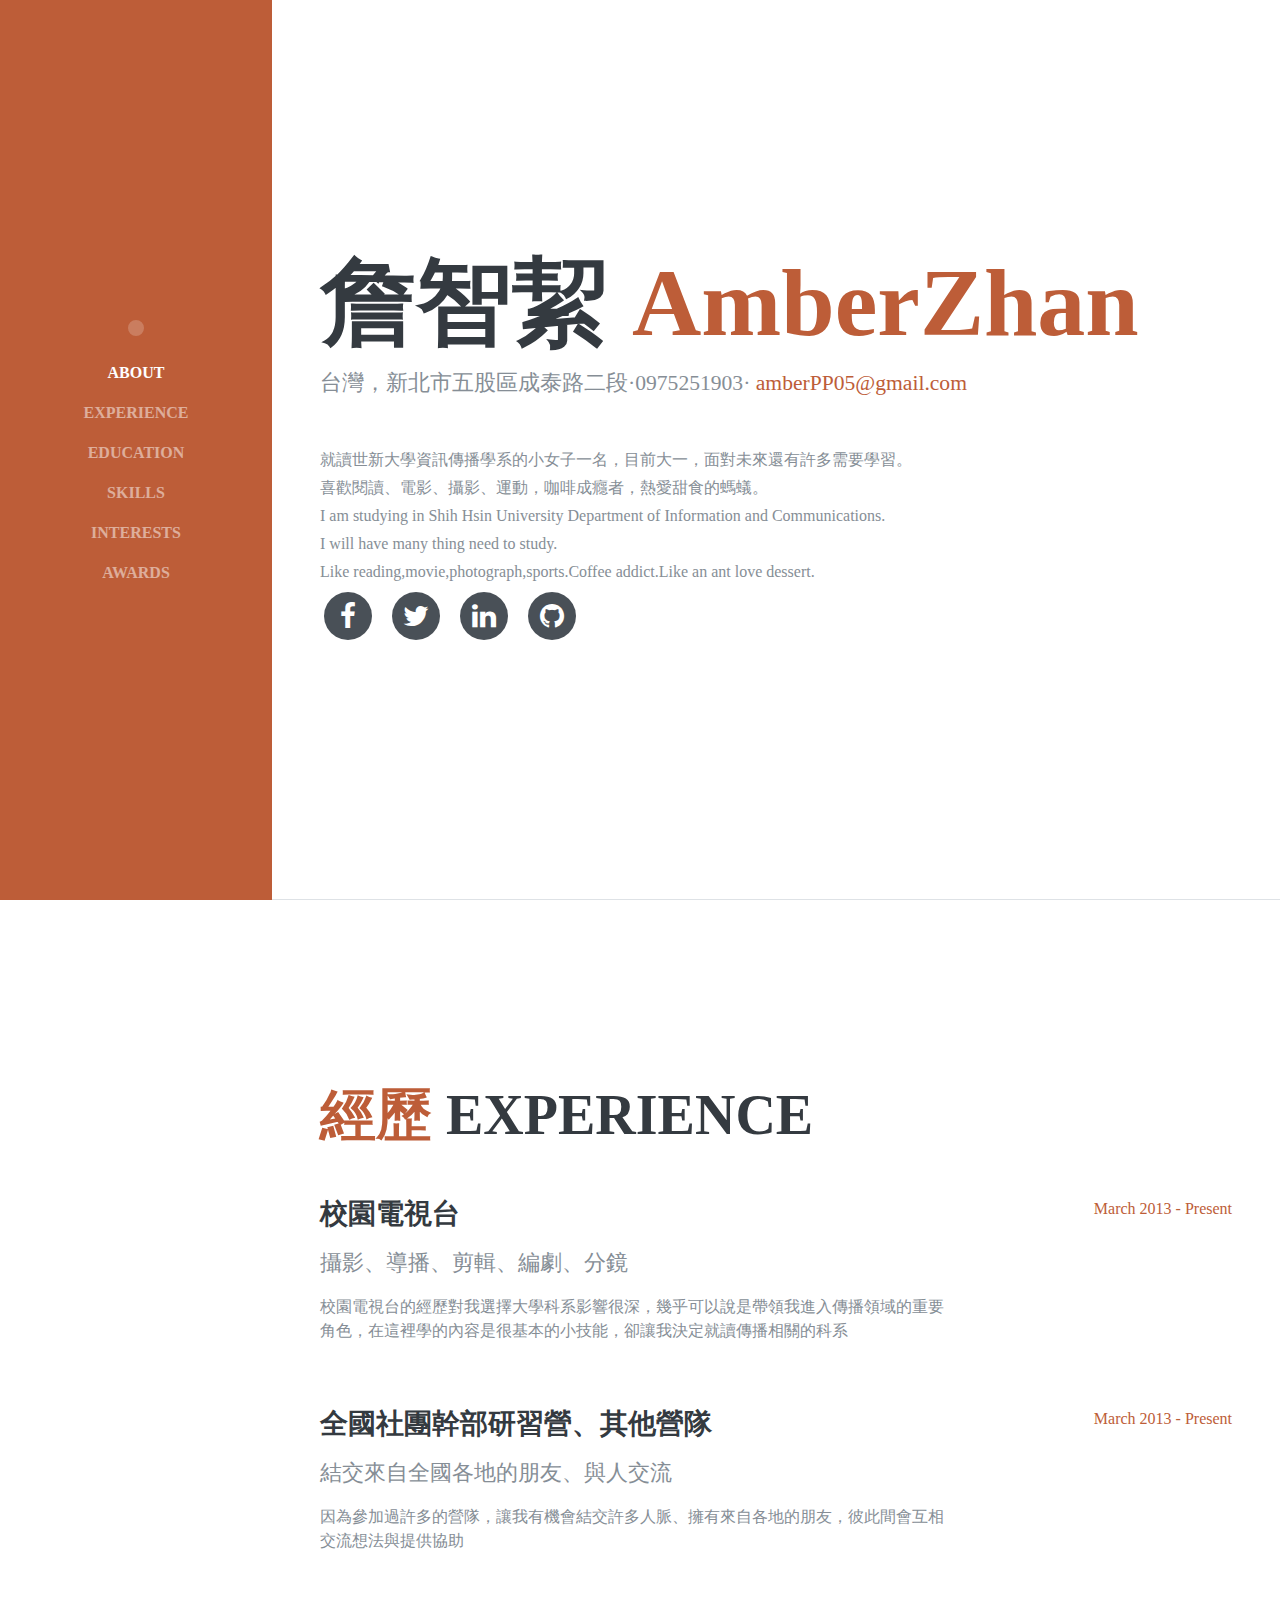
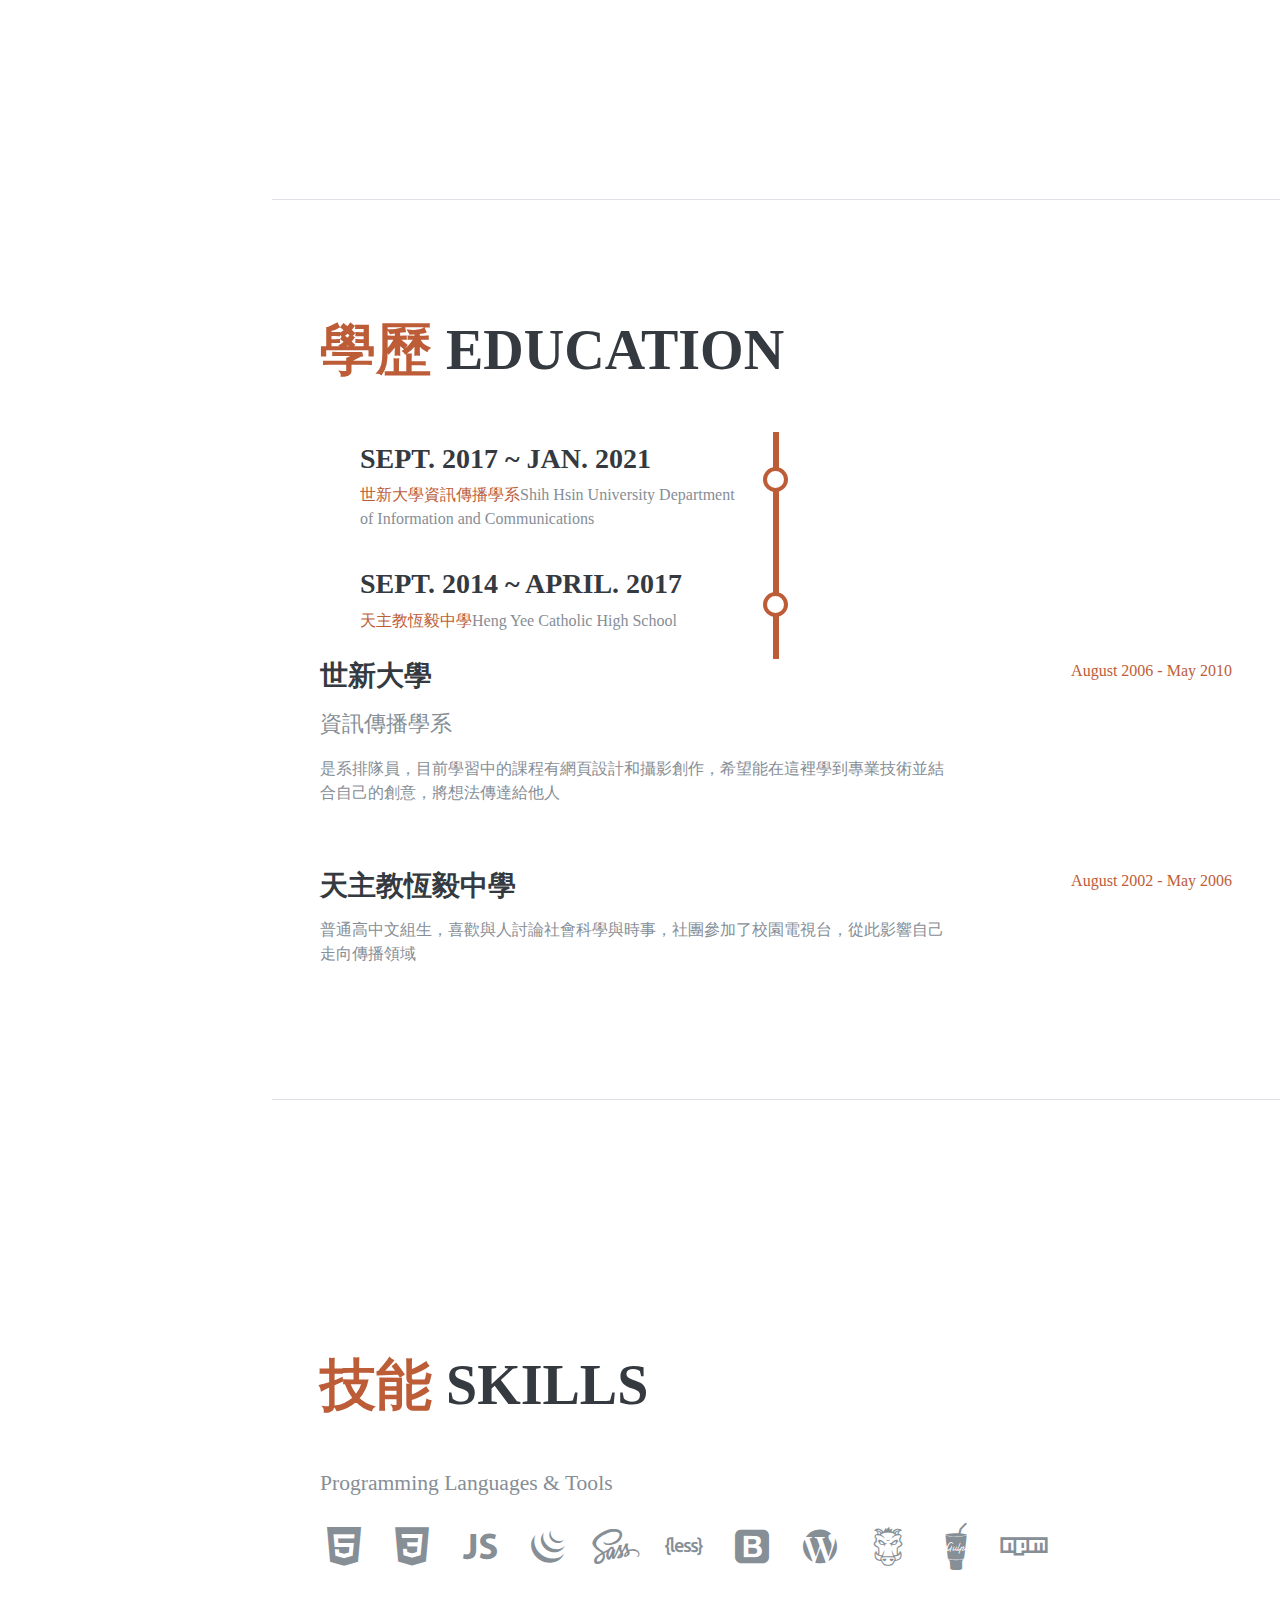
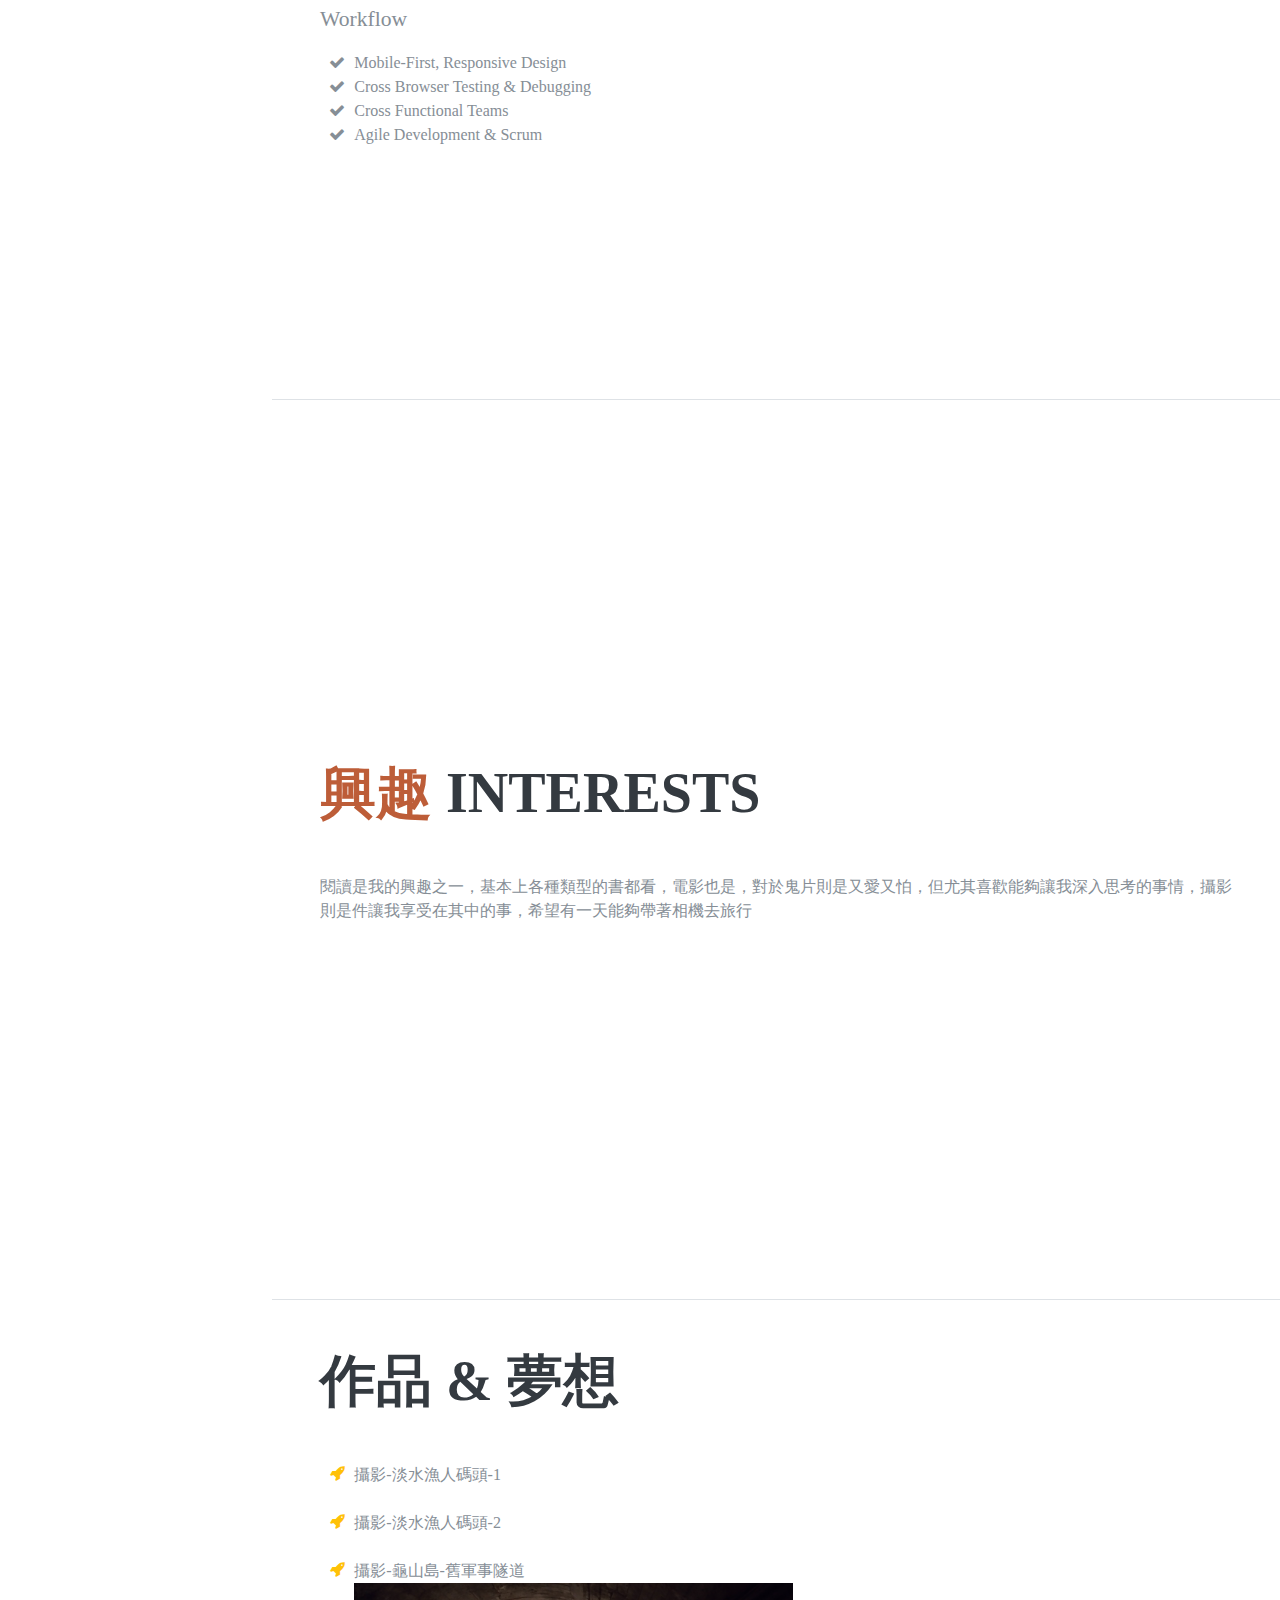
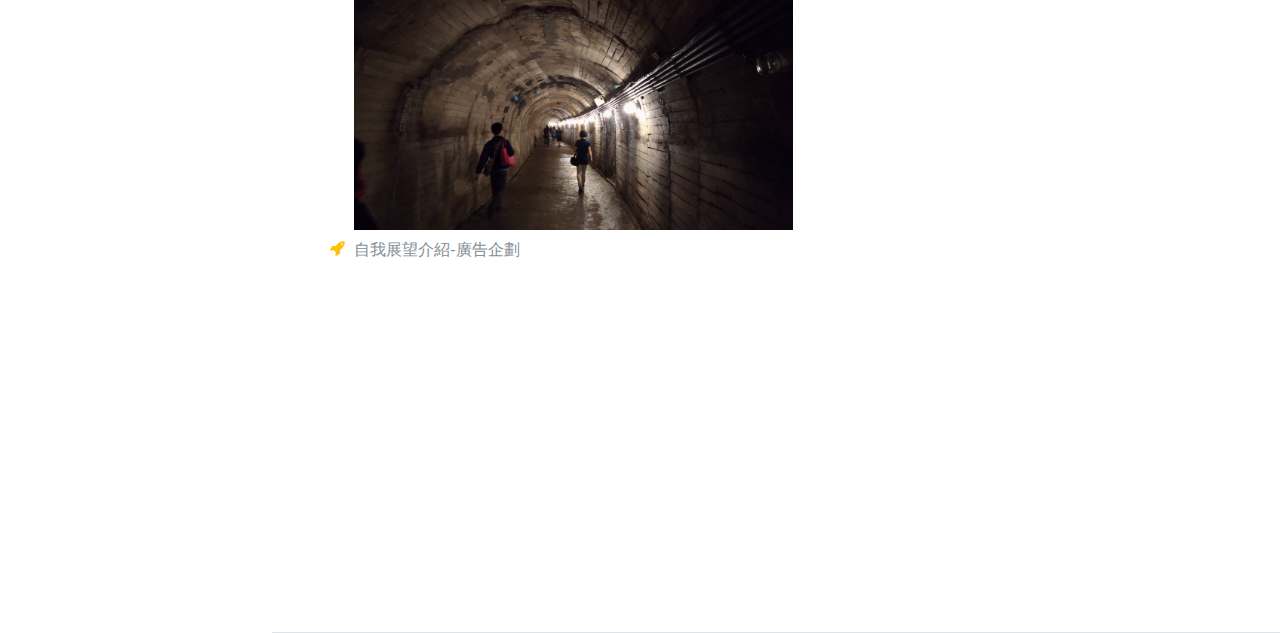
==== commit dcc02056: "Add files via upload" ====
--- a/index.html
+++ b/index.html
@@ -149,7 +149,9 @@
 
       <section class="resume-section p-3 p-lg-5 d-flex flex-column" id="education">
         <div class="my-auto">
-          <h2 class="mb-5"><span class="text-primary">學歷</span>Education</h2>
+          <h2 class="mb-5"><span class="text-primary">學歷</span>
+		  Education
+		  </h2>
 		  <div class="timeline">
 		    <div class="timeline-block timeline-left">
 		      <div class="timeline-content">
@@ -193,7 +195,9 @@
 
       <section class="resume-section p-3 p-lg-5 d-flex flex-column" id="skills">
         <div class="my-auto">
-          <h2 class="mb-5">Skills</h2>
+          <h2 class="mb-5"><span class="text-primary">技能</span>
+		  Skills
+		  </h2>
 
           <div class="subheading mb-3">Programming Languages &amp; Tools</div>
           <ul class="list-inline list-icons">
@@ -252,7 +256,9 @@
 
       <section class="resume-section p-3 p-lg-5 d-flex flex-column" id="interests">
         <div class="my-auto">
-          <h2 class="mb-5">Interests  興趣</h2>
+          <h2 class="mb-5"><span class="text-primary">興趣</span>
+		  INTERESTS
+		  </h2>
           <p>閱讀是我的興趣之一，基本上各種類型的書都看，電影也是，對於鬼片則是又愛又怕，但尤其喜歡能夠讓我深入思考的事情，攝影則是件讓我享受在其中的事，希望有一天能夠帶著相機去旅行</p>
         </div>
       </section>
--- a/css/myresume.css
+++ b/css/myresume.css
@@ -50,7 +50,7 @@
 	right: -12px;
 	background-color: white;
 	border: 4px solid #bd5d38;
-	top: 0px;
+	top: 35px;
 	border-radius: 50%;
 	z-index: 1;
 }
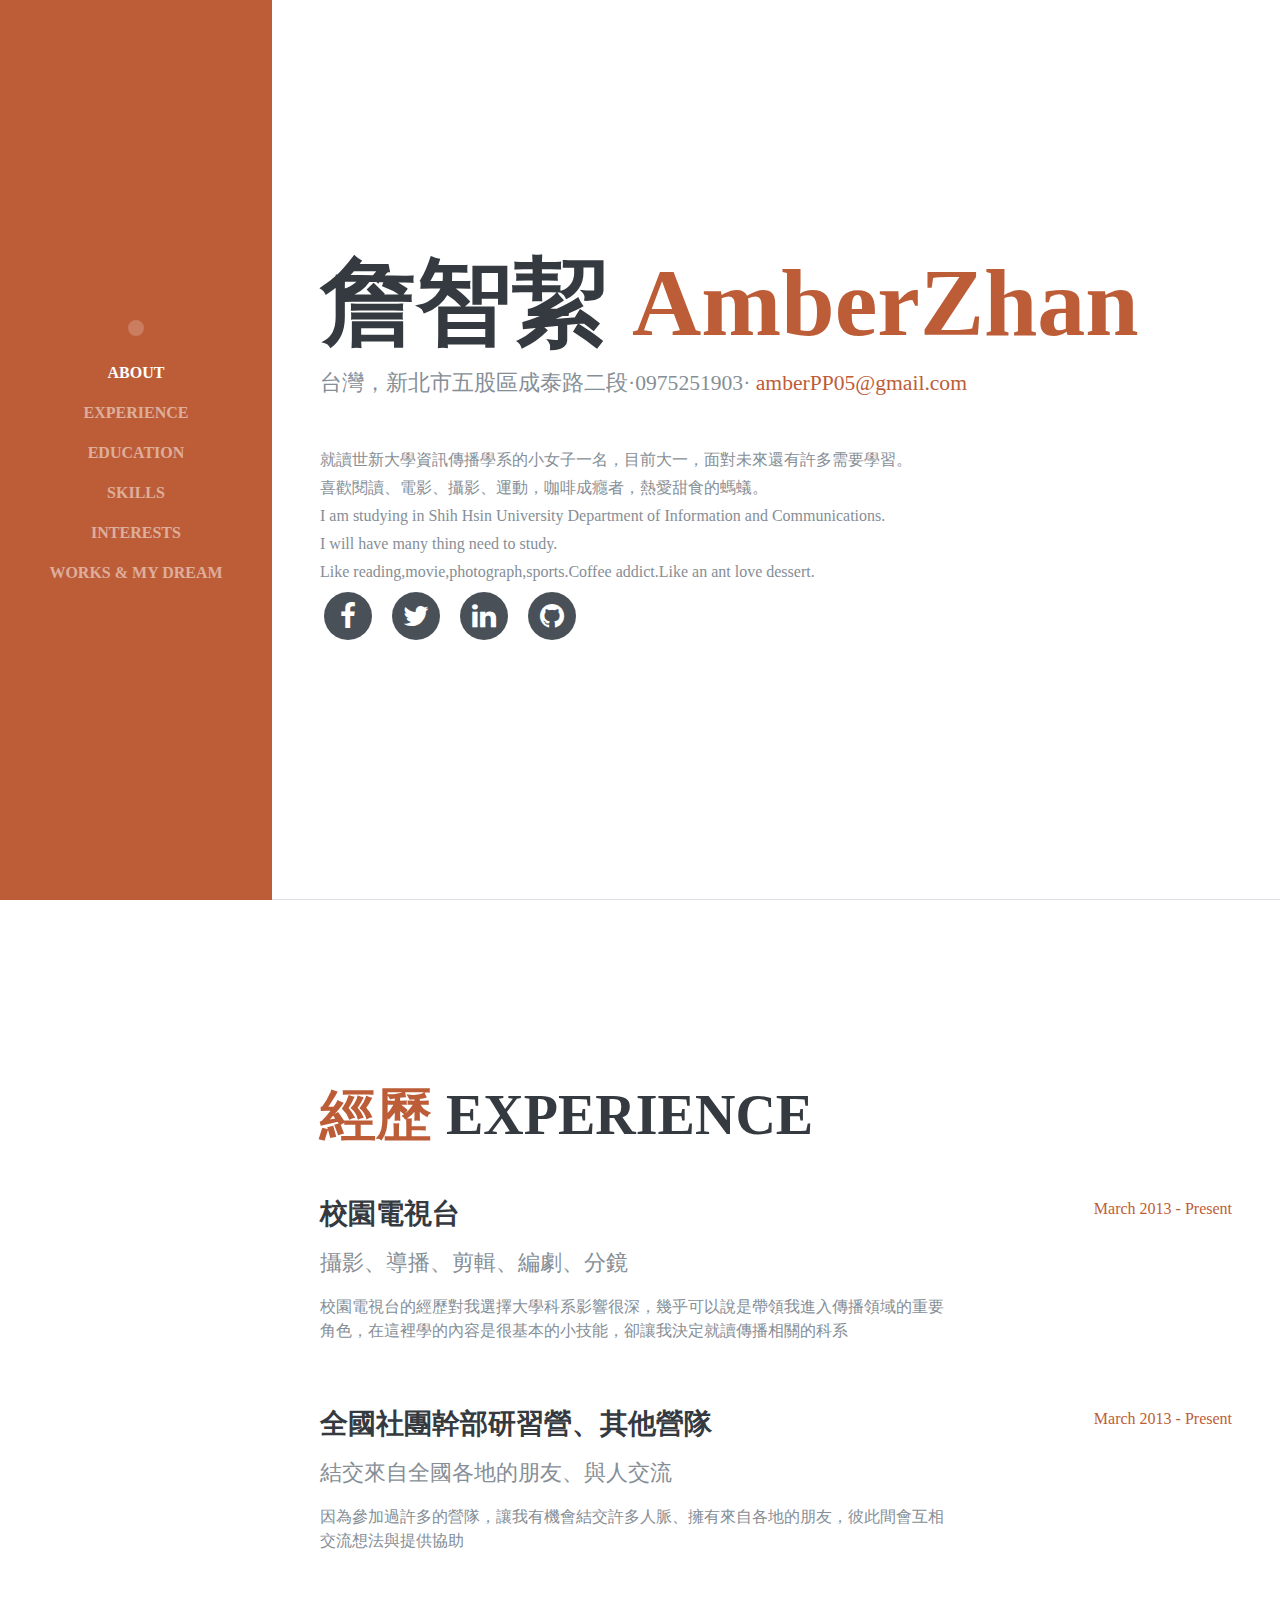
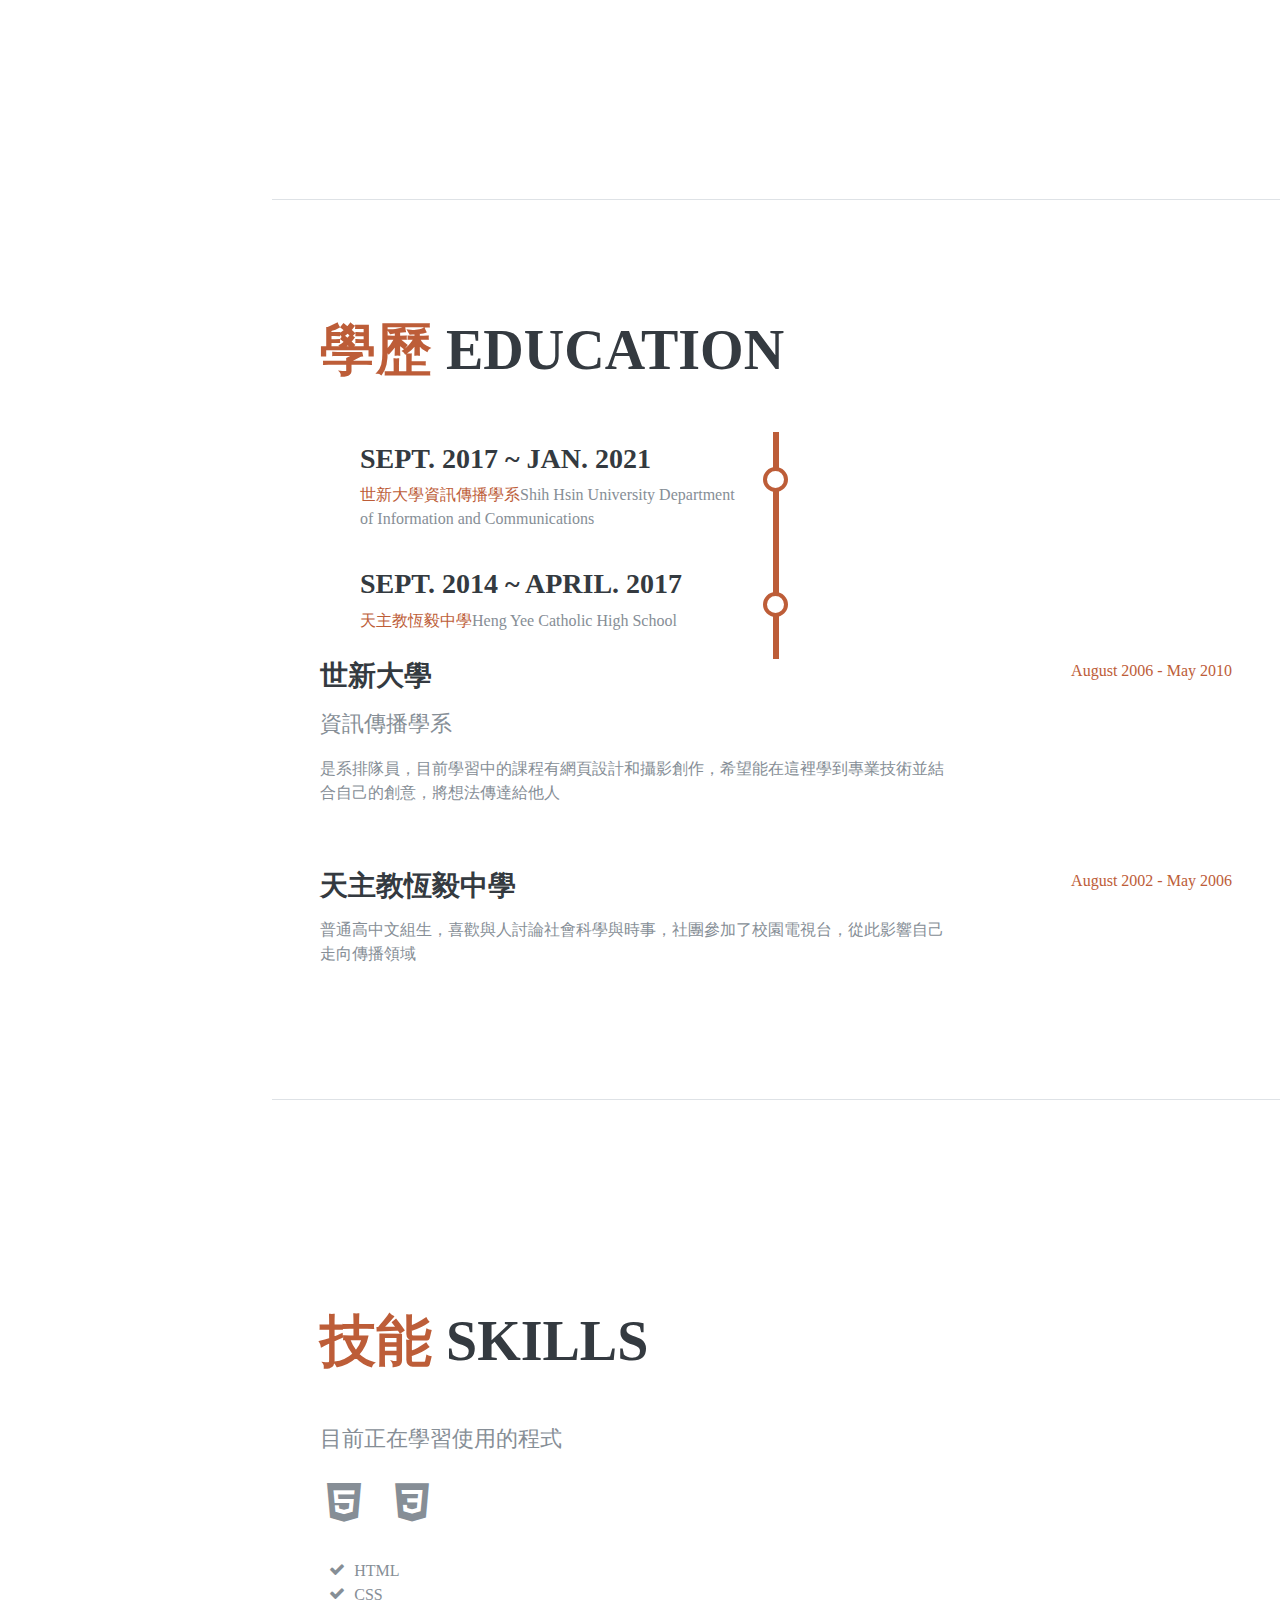
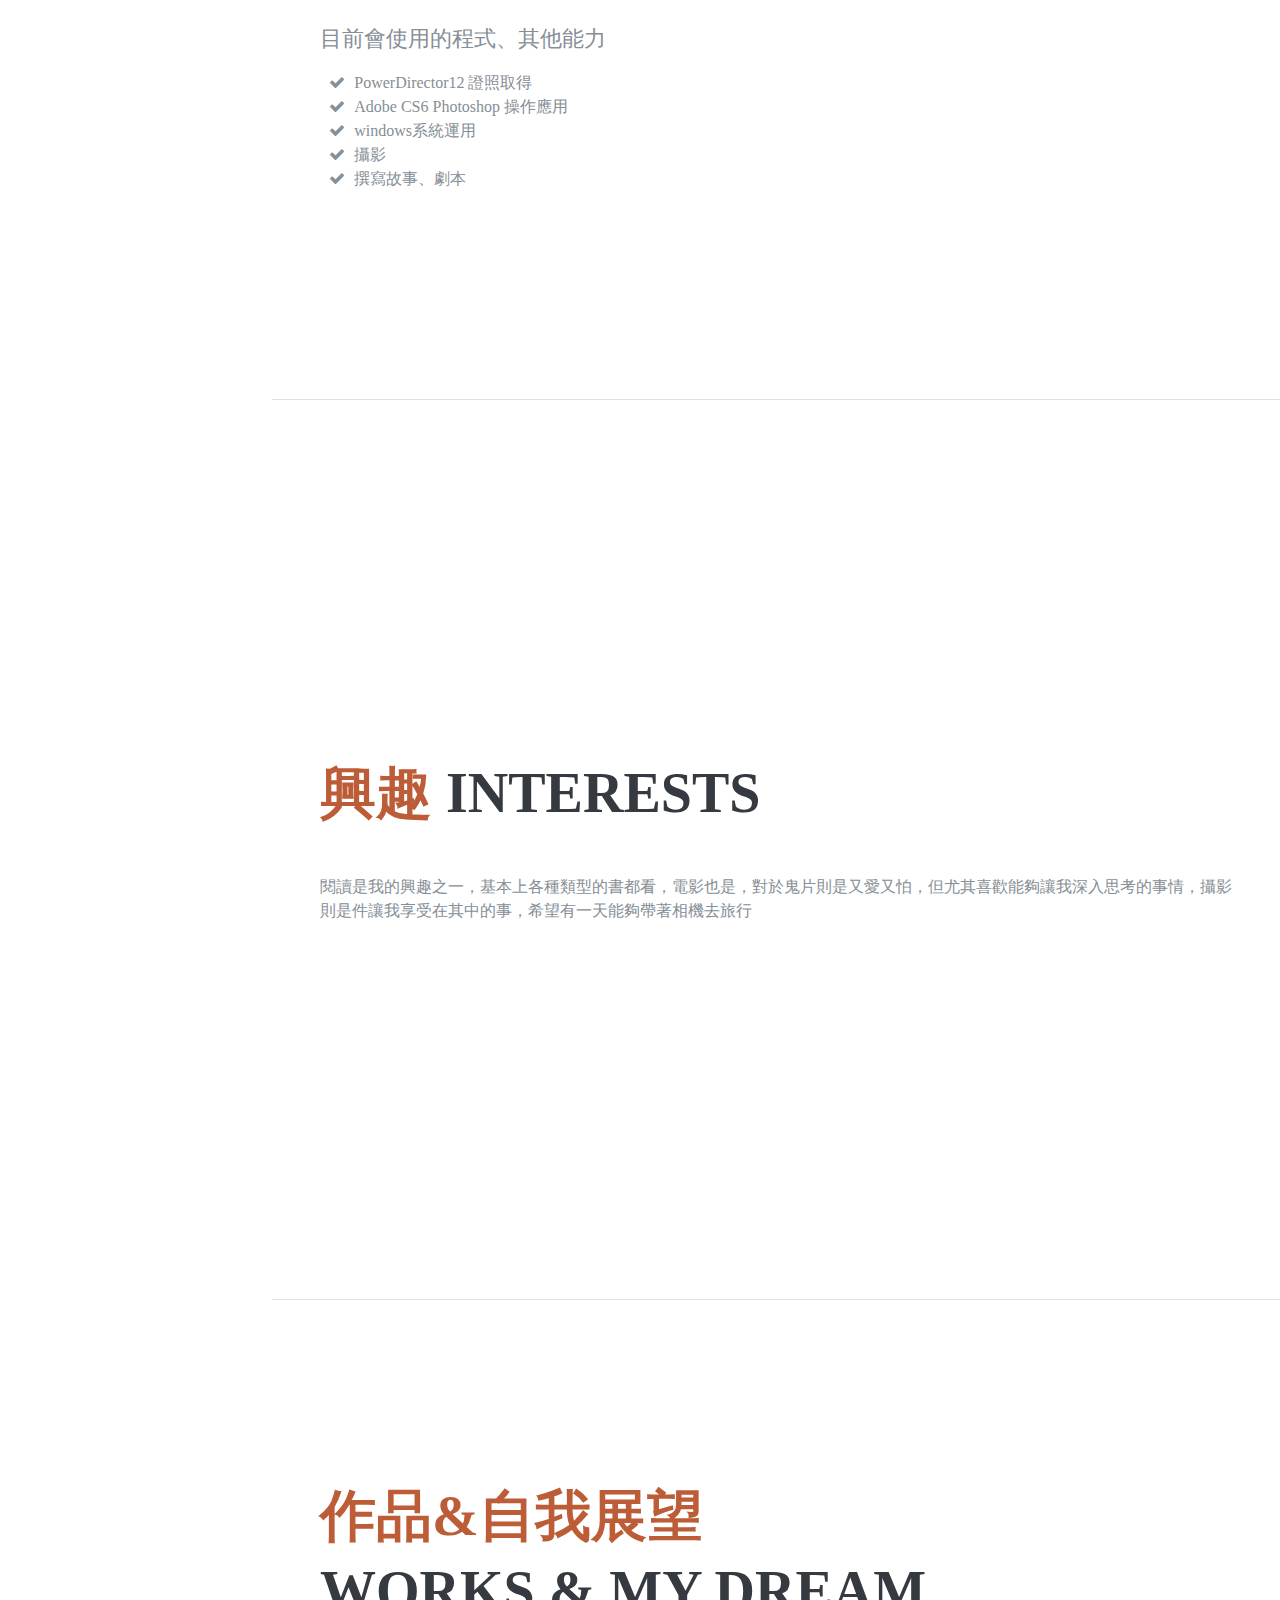
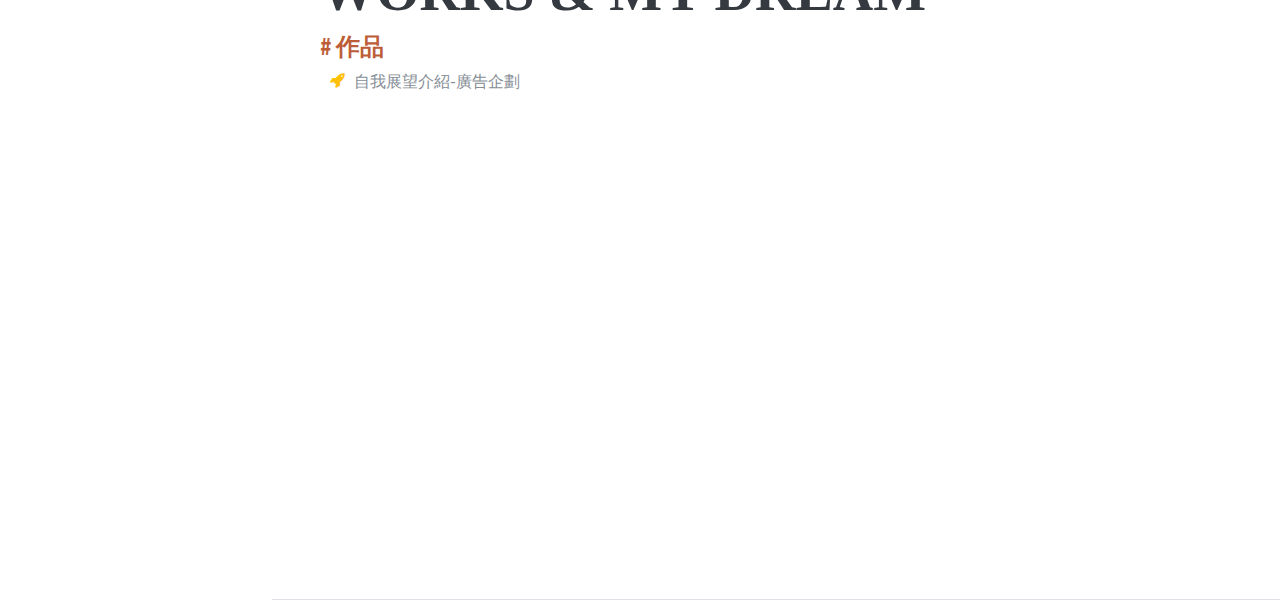
==== commit 0f7d7c0a: "Add files via upload" ====
--- a/index.html
+++ b/index.html
@@ -56,7 +56,7 @@
             <a class="nav-link js-scroll-trigger" href="#interests">Interests</a>
           </li>
           <li class="nav-item">
-            <a class="nav-link js-scroll-trigger" href="#awards">Awards</a>
+            <a class="nav-link js-scroll-trigger" href="#awards">WORKS & MY DREAM</a>
           </li>
         </ul>
       </div>
@@ -199,7 +199,7 @@
 		  Skills
 		  </h2>
 
-          <div class="subheading mb-3">Programming Languages &amp; Tools</div>
+          <div class="subheading mb-3">目前正在學習使用的程式</div>
           <ul class="list-inline list-icons">
             <li class="list-inline-item">
               <i class="devicons devicons-html5"></i>
@@ -207,51 +207,39 @@
             <li class="list-inline-item">
               <i class="devicons devicons-css3"></i>
             </li>
-            <li class="list-inline-item">
-              <i class="devicons devicons-javascript"></i>
-            </li>
-            <li class="list-inline-item">
-              <i class="devicons devicons-jquery"></i>
-            </li>
-            <li class="list-inline-item">
-              <i class="devicons devicons-sass"></i>
-            </li>
-            <li class="list-inline-item">
-              <i class="devicons devicons-less"></i>
-            </li>
-            <li class="list-inline-item">
-              <i class="devicons devicons-bootstrap"></i>
-            </li>
-            <li class="list-inline-item">
-              <i class="devicons devicons-wordpress"></i>
-            </li>
-            <li class="list-inline-item">
-              <i class="devicons devicons-grunt"></i>
-            </li>
-            <li class="list-inline-item">
-              <i class="devicons devicons-gulp"></i>
-            </li>
-            <li class="list-inline-item">
-              <i class="devicons devicons-npm"></i>
-            </li>
+			
           </ul>
-
-          <div class="subheading mb-3">Workflow</div>
+		  <ul class="fa-ul mb-0">
+		    <li>
+              <i class="fa-li fa fa-check"></i>
+              HTML</li>
+			<li>
+              <i class="fa-li fa fa-check"></i>
+              CSS</li>
+		  </ul>
+          
+            
+          <div class="subheading mb-3">目前會使用的程式、其他能力</div>
           <ul class="fa-ul mb-0">
             <li>
               <i class="fa-li fa fa-check"></i>
-              Mobile-First, Responsive Design</li>
-            <li>
-              <i class="fa-li fa fa-check"></i>
-              Cross Browser Testing &amp; Debugging</li>
-            <li>
-              <i class="fa-li fa fa-check"></i>
-              Cross Functional Teams</li>
-            <li>
-              <i class="fa-li fa fa-check"></i>
-              Agile Development &amp; Scrum</li>
+              PowerDirector12 證照取得</li>
+            <li>
+              <i class="fa-li fa fa-check"></i>
+              Adobe CS6 Photoshop 操作應用</li>
+			<li>
+              <i class="fa-li fa fa-check"></i>
+              windows系統運用</li>
+            <li>
+              <i class="fa-li fa fa-check"></i>
+              攝影</li>
+            <li>
+              <i class="fa-li fa fa-check"></i>
+              撰寫故事、劇本</li>
           </ul>
-        </div>
+		  
+        
+		
       </section>
 
       <section class="resume-section p-3 p-lg-5 d-flex flex-column" id="interests">
@@ -265,20 +253,38 @@
 
       <section class="resume-section p-3 p-lg-5 d-flex flex-column" id="awards">
         <div class="my-auto">
-          <h2 class="mb-5">作品 &amp; 夢想</h2>
+          <h2 class="mb-6"><span class="text-primary">作品&自我展望</span>
+		  </h2>
+		  <h2 class="mb-6">
+		  WORKS & MY DREAM
+		  </h2>
+		  <div class="panel-group">
+            <div class="panel panel-default">
+              <div class="panel-heading">
+                <h4 class="panel-title">
+				
+                 <a data-toggle="collapse" href="#collapse1"># 作品</a>
+                </h4>
+              </div>
+               <div id="collapse1" class="panel-collapse collapse">
+                <div class="panel-body"><li>
+                  <i class="fa-li fa fa-rocket text-warning"></i>
+                  攝影-淡水漁人碼頭-1</li>
+			      <img class="img-fluid img-profile mx-auto mb-2" src="img/IMG_0864.JPG" width="50%" height="35%" alt=""></div>
+	            <div class="panel-body"><li>
+                  <i class="fa-li fa fa-rocket text-warning"></i>
+                  攝影-淡水漁人碼頭-2</li>
+			      <img class="img-fluid img-profile mx-auto mb-2" src="img/IMG_0849.jpg" width="50%" height="35%" alt=""></div>
+                <div class="panel-footer"> <li>
+                  <i class="fa-li fa fa-rocket text-warning"></i>
+                  攝影-龜山島-舊軍事隧道</li>
+			      <img class="img-fluid img-profile mx-auto mb-2" src="img/P_20170506_101555_vHDR_Auto.jpg" width="50%" height="30%" alt=""></div>
+               </div>
+              </div>
+            </div>
+			
           <ul class="fa-ul mb-0">
-            <li>
-              <i class="fa-li fa fa-rocket text-warning"></i>
-              攝影-淡水漁人碼頭-1</li>
-			  <img class="img-fluid img-profile mx-auto mb-2" src="img/IMG_0864.jpg" width="50%" height="35%" alt="">
-            <li>
-              <i class="fa-li fa fa-rocket text-warning"></i>
-              攝影-淡水漁人碼頭-2</li>
-			  <img class="img-fluid img-profile mx-auto mb-2" src="img/IMG_0849.jpg" width="50%" height="35%" alt="">
-            <li>
-              <i class="fa-li fa fa-rocket text-warning"></i>
-             攝影-龜山島-舊軍事隧道</li>
-			 <img class="img-fluid img-profile mx-auto mb-2" src="img/P_20170506_101555_vHDR_Auto.jpg" width="50%" height="30%" alt="">
+            
             <li>
               <i class="fa-li fa fa-rocket text-warning"></i>
               自我展望介紹-廣告企劃</li>
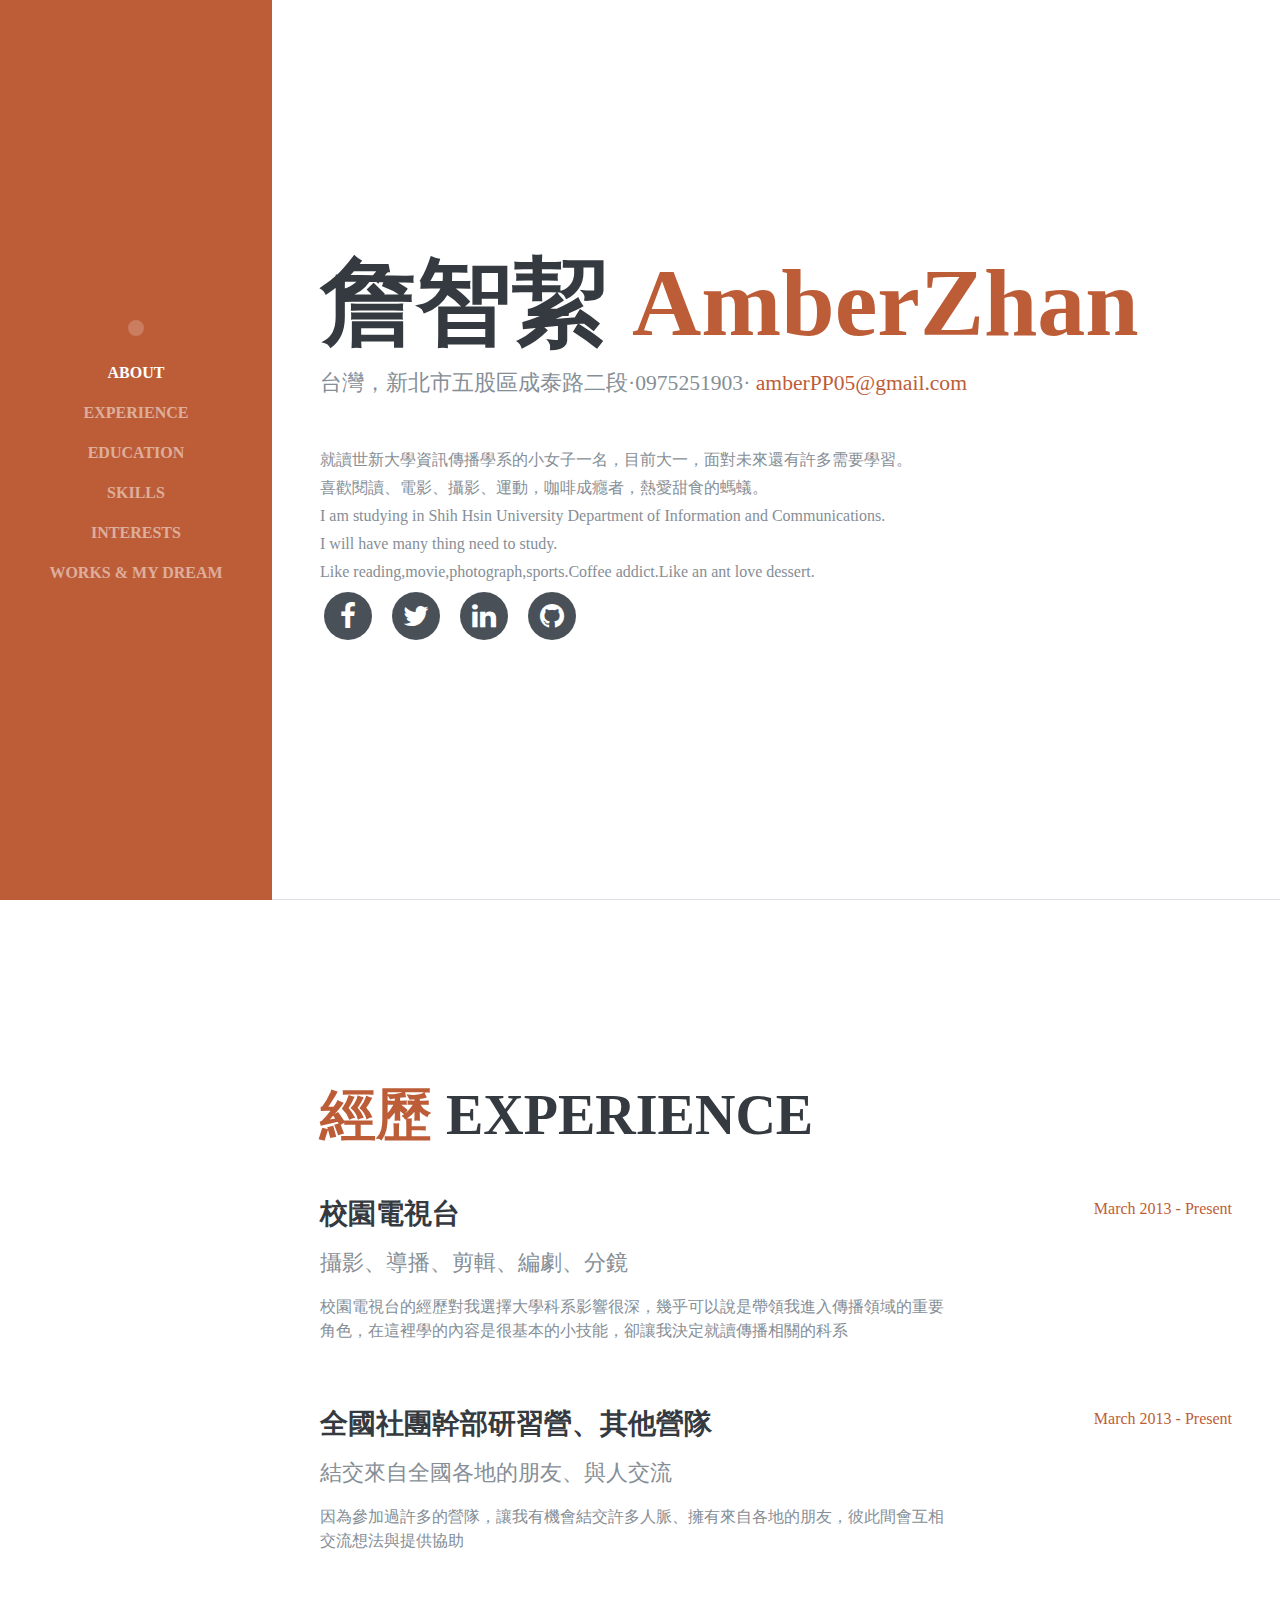
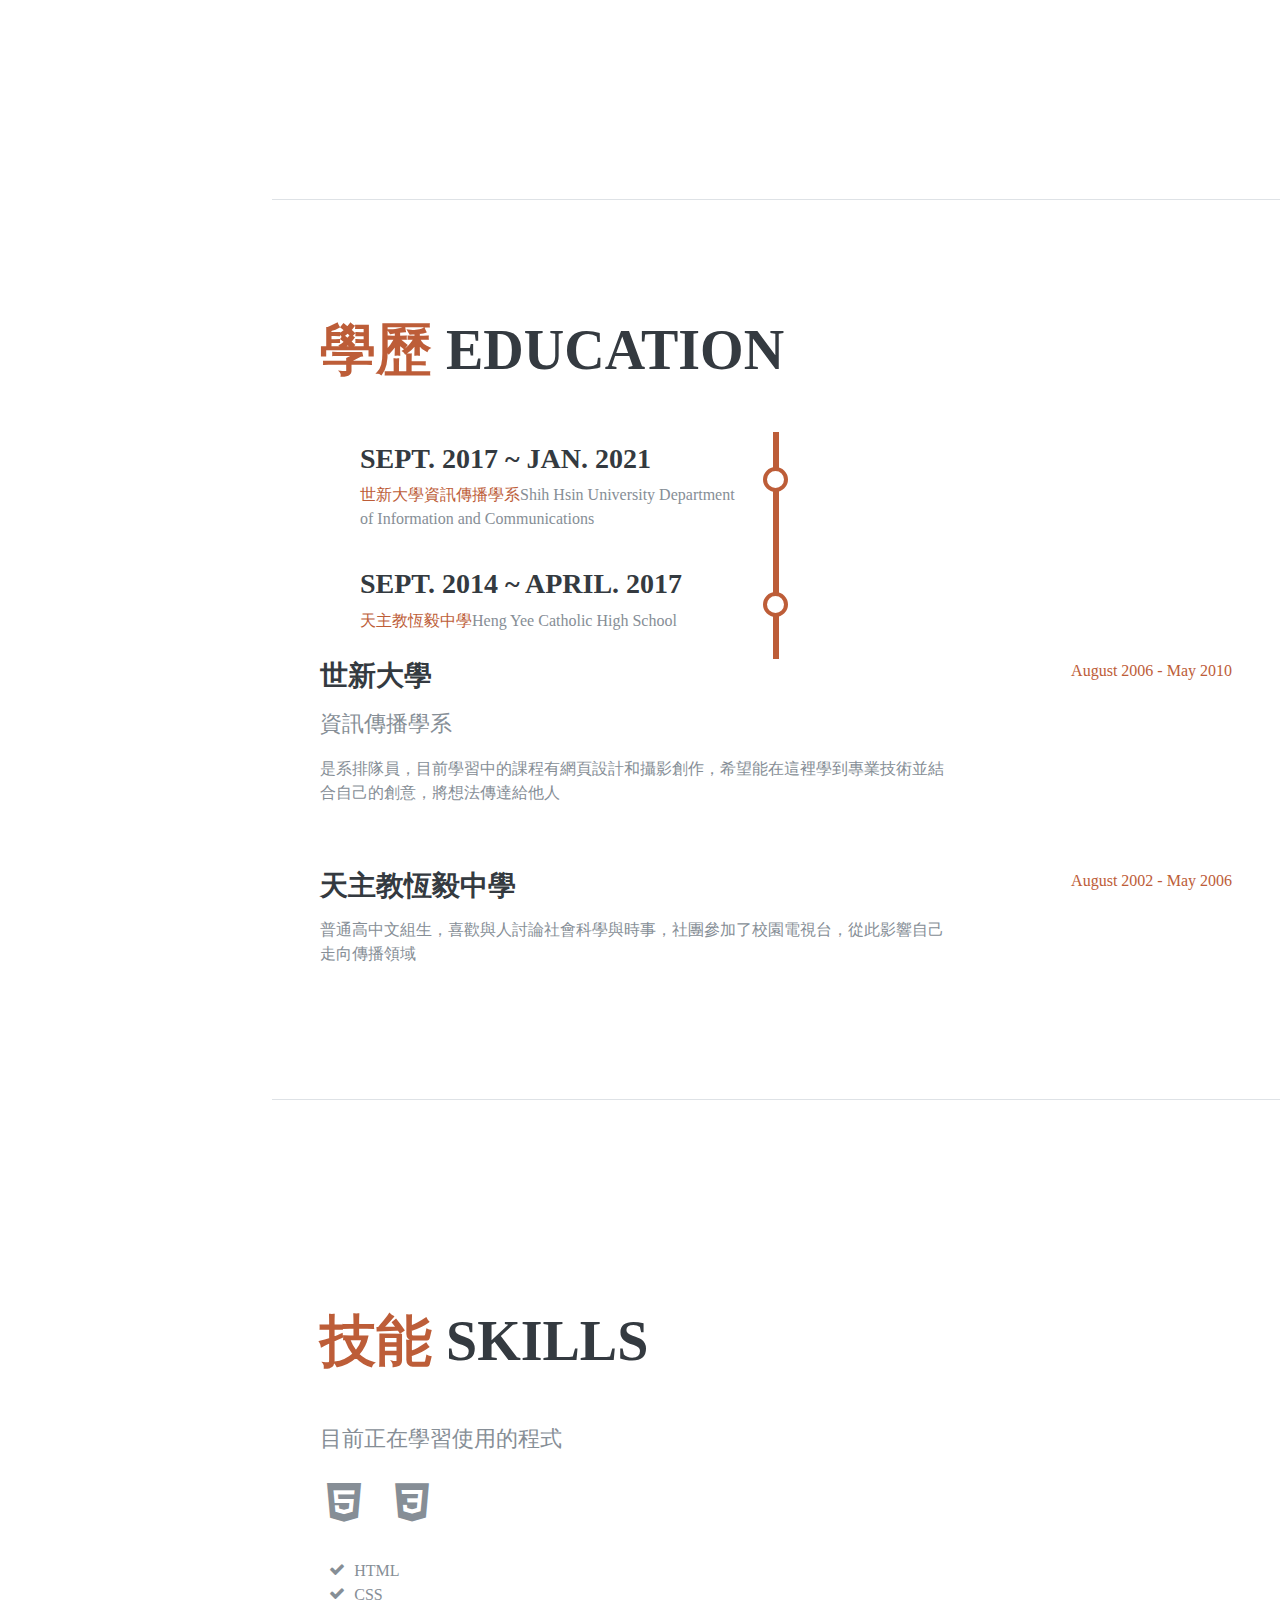
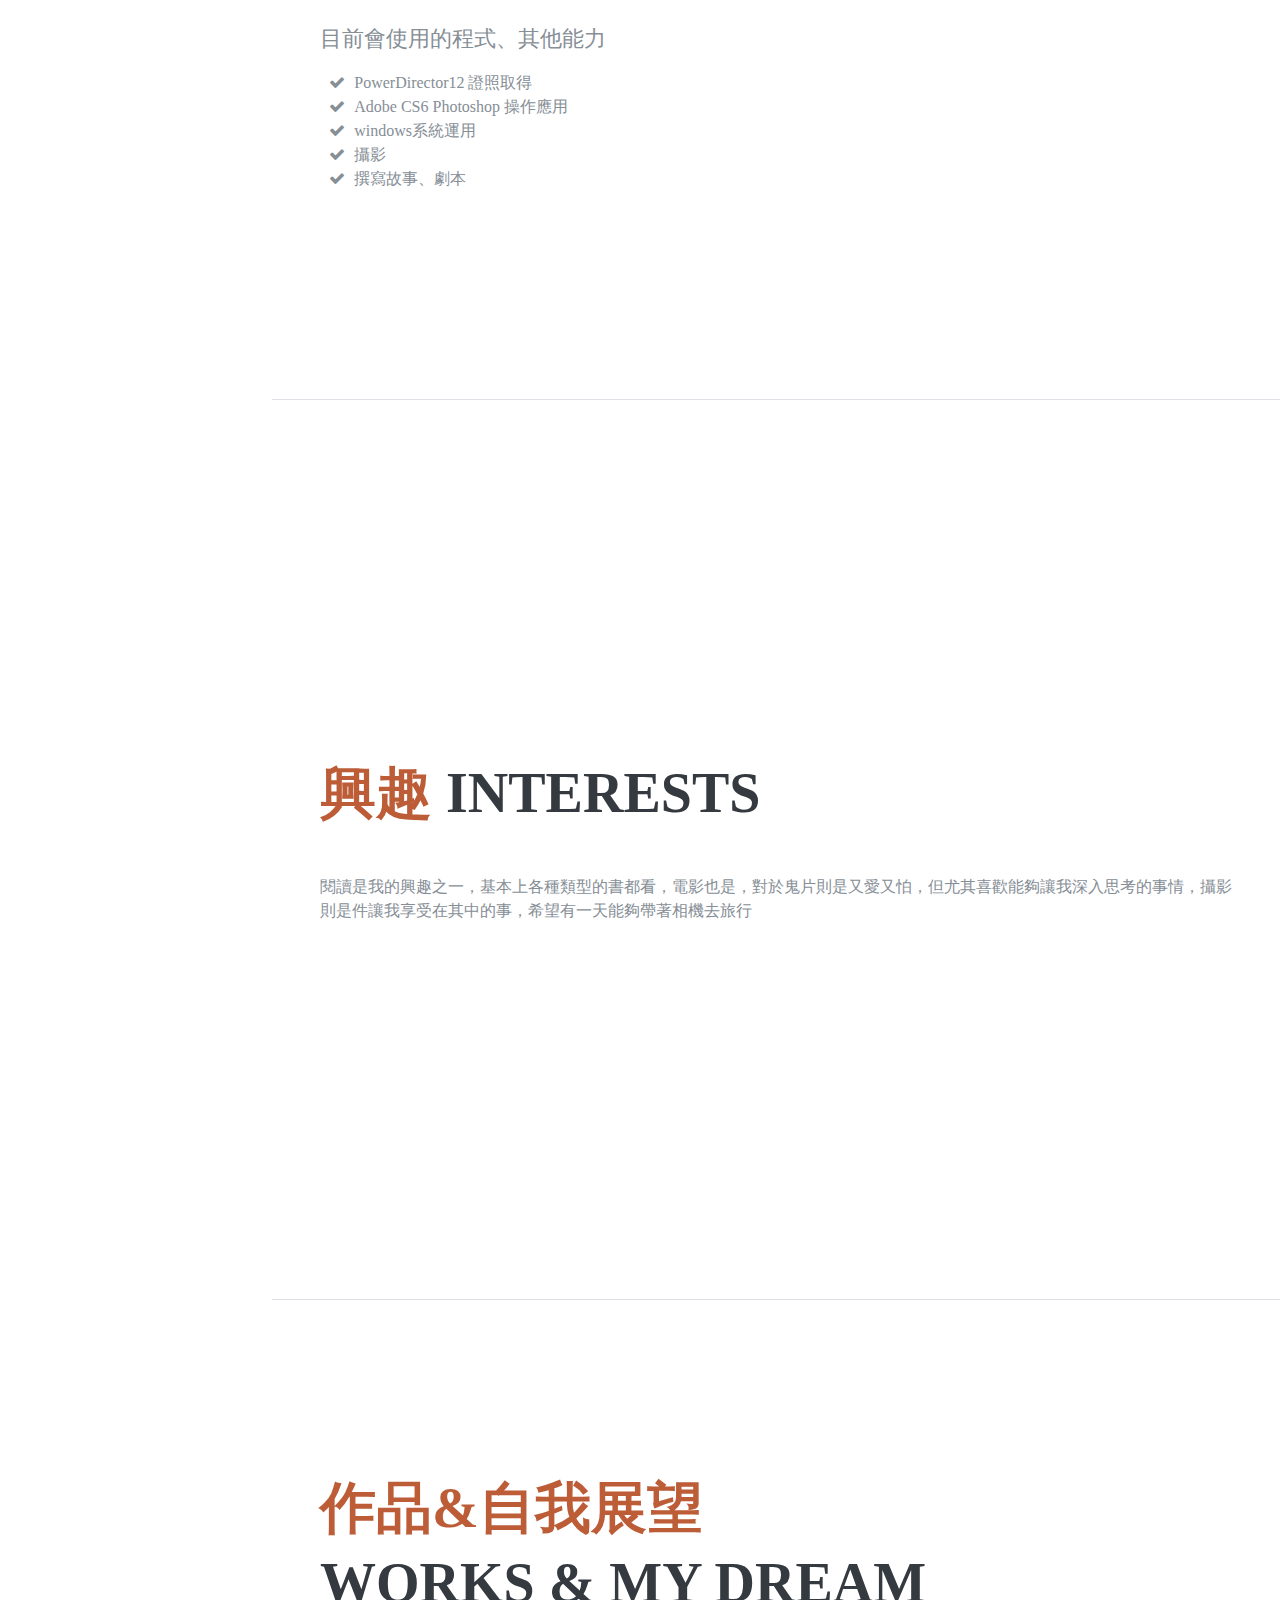
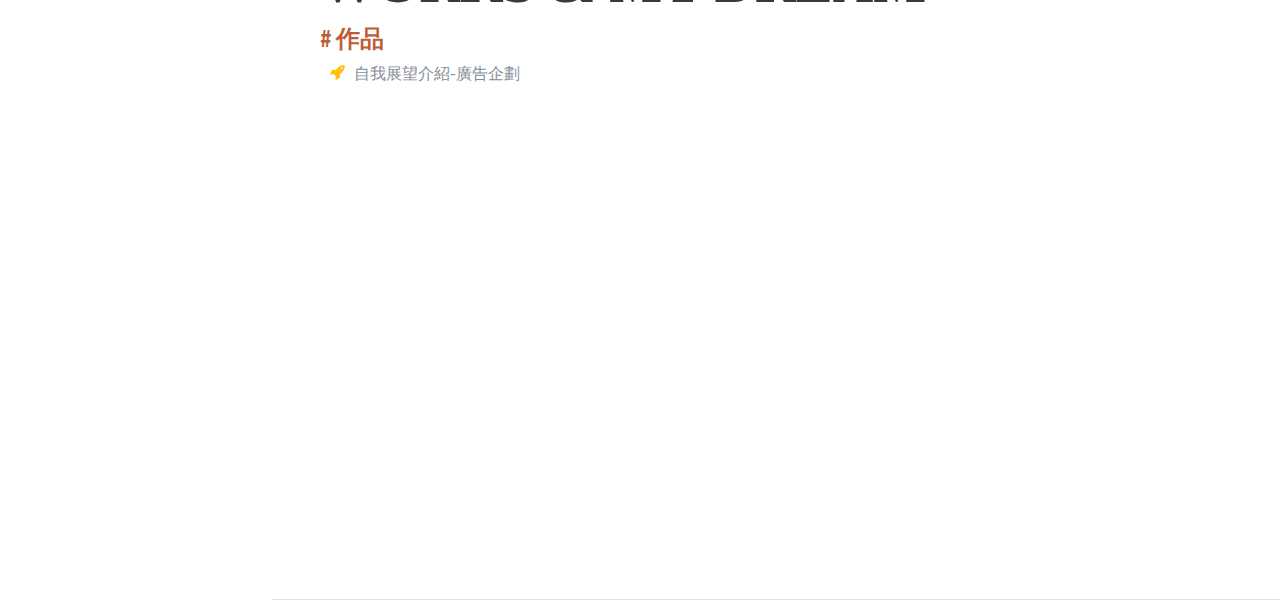
==== commit 143f0032: "Add files via upload" ====
--- a/index.html
+++ b/index.html
@@ -289,7 +289,8 @@
               <i class="fa-li fa fa-rocket text-warning"></i>
               自我展望介紹-廣告企劃</li>
 			 <iframe width="560" height="315" src="https://www.youtube.com/embed/2bdOVhsQuSU" frameborder="0" allow="autoplay; encrypted-media" allowfullscreen></iframe>
-          </ul>
+          <p href='https://ambersschool.github.io/shuicsamber/'資訊傳播學系系網>
+		  
         </div>
       </section>
 
